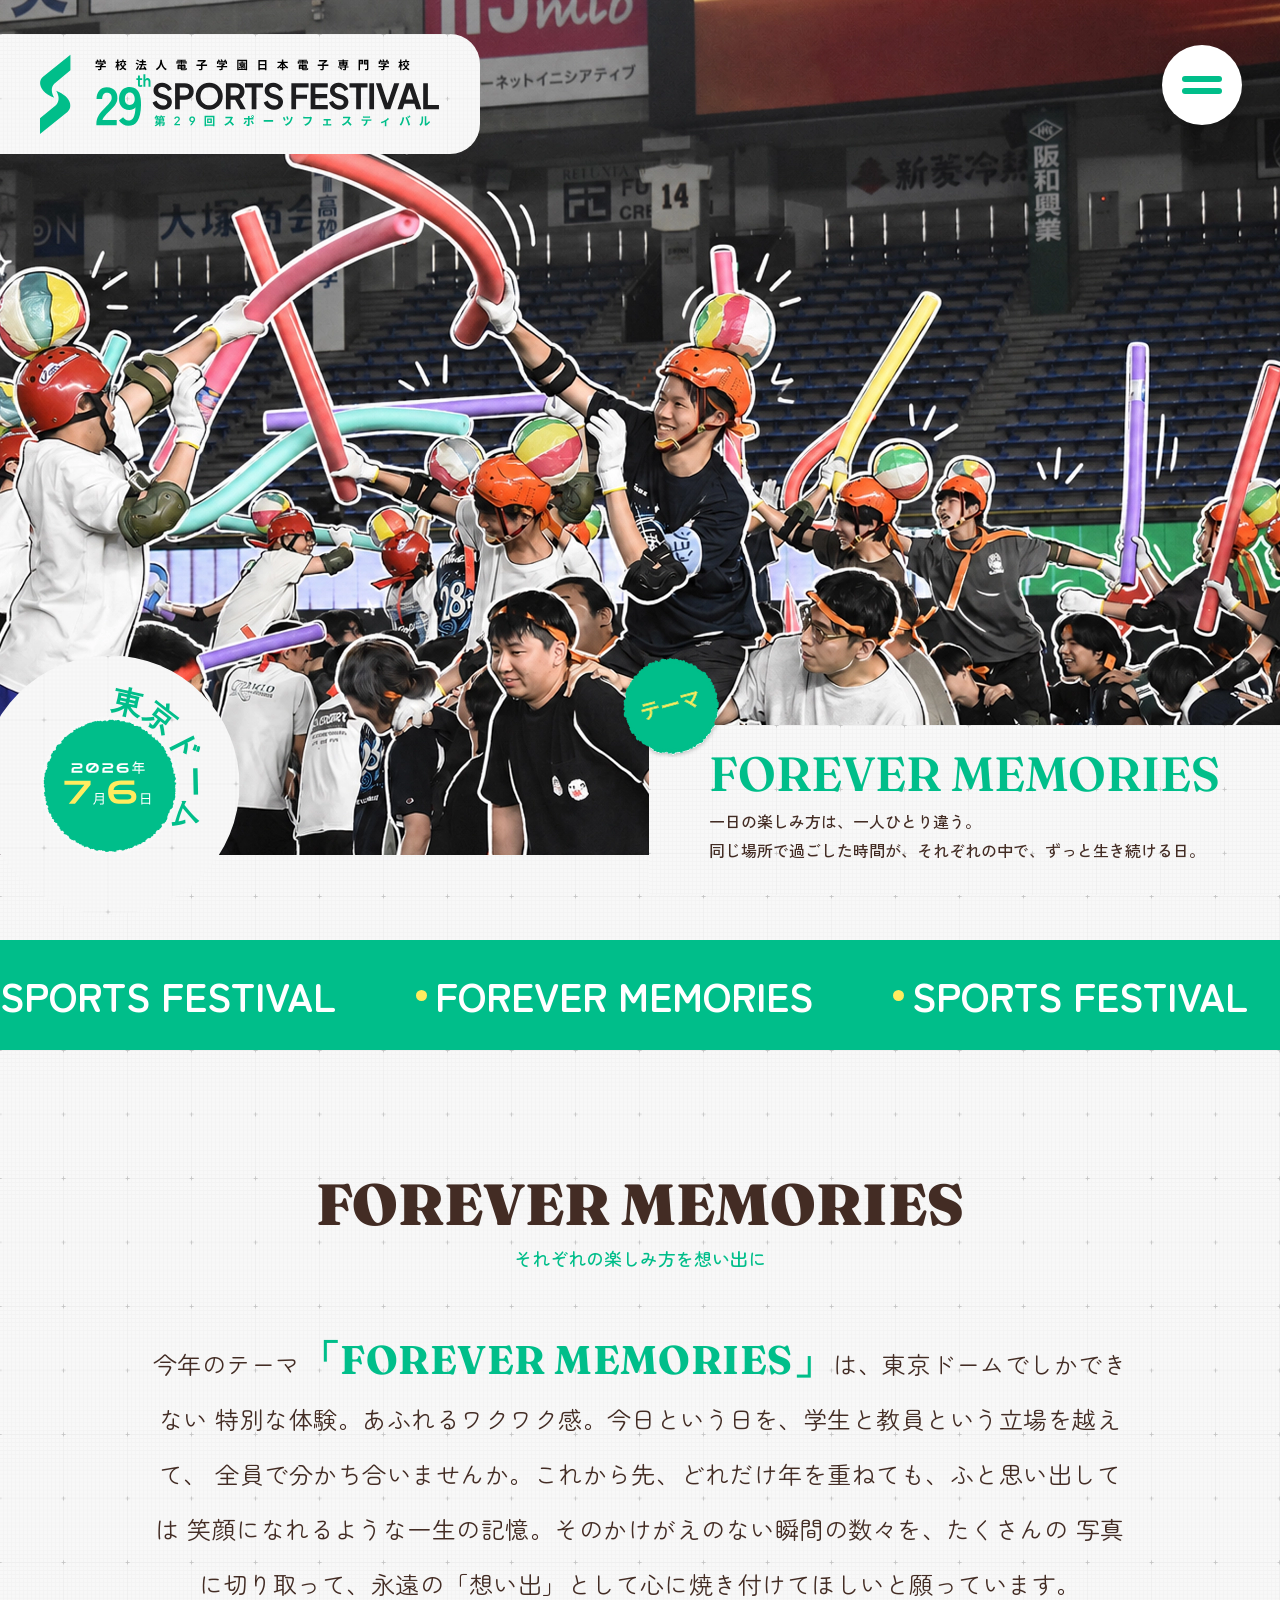
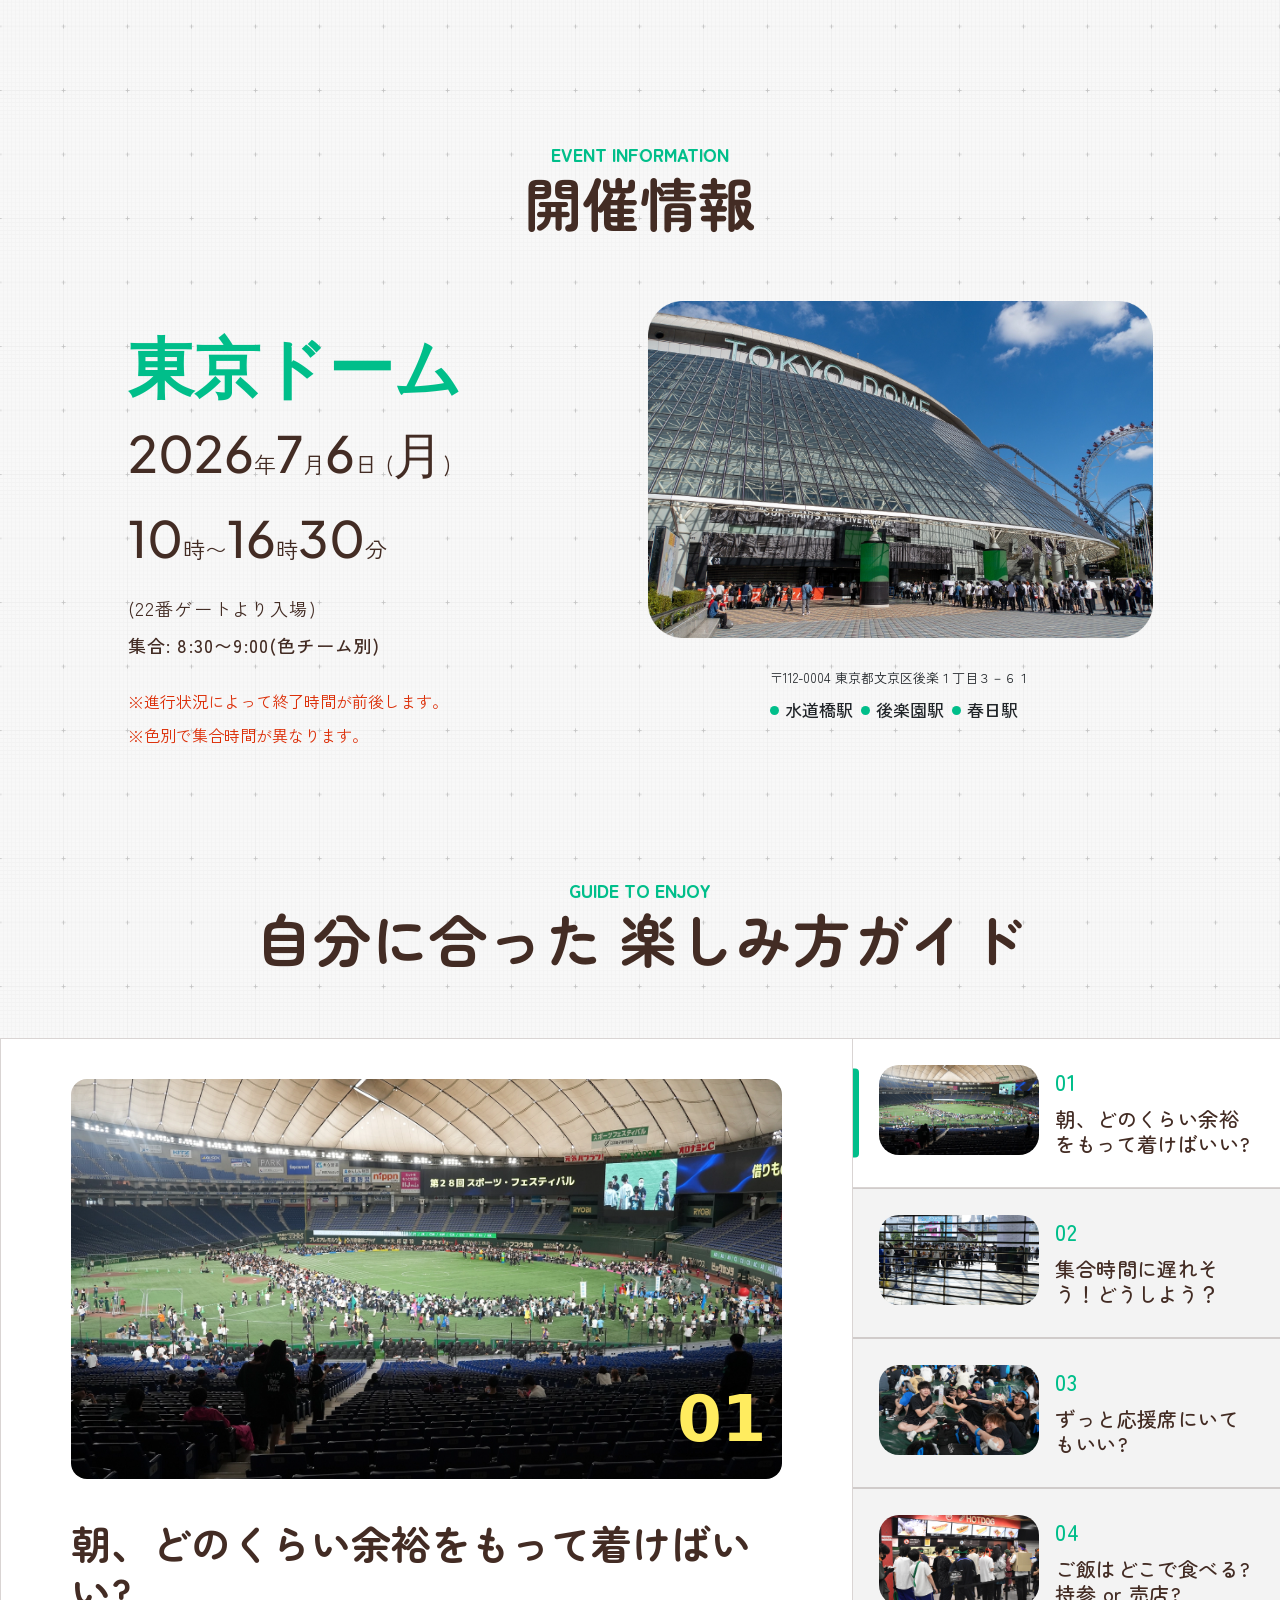
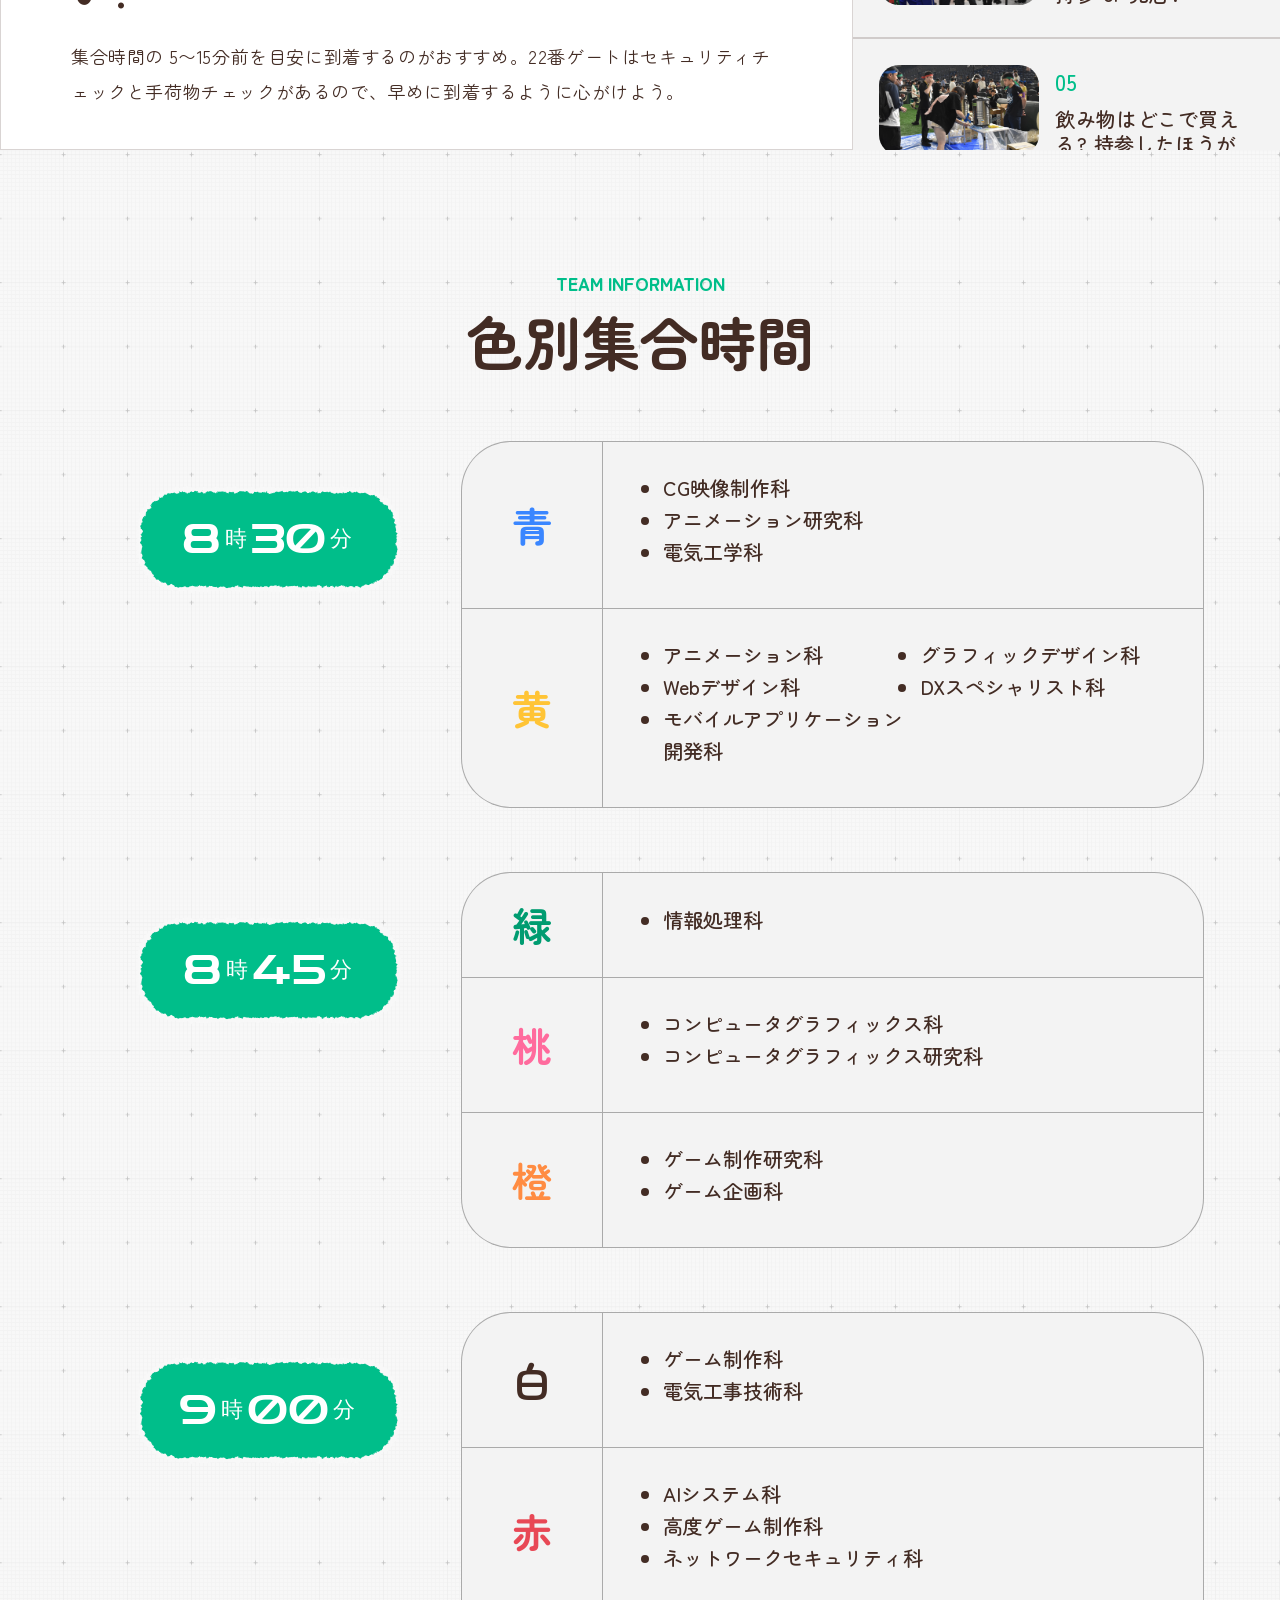
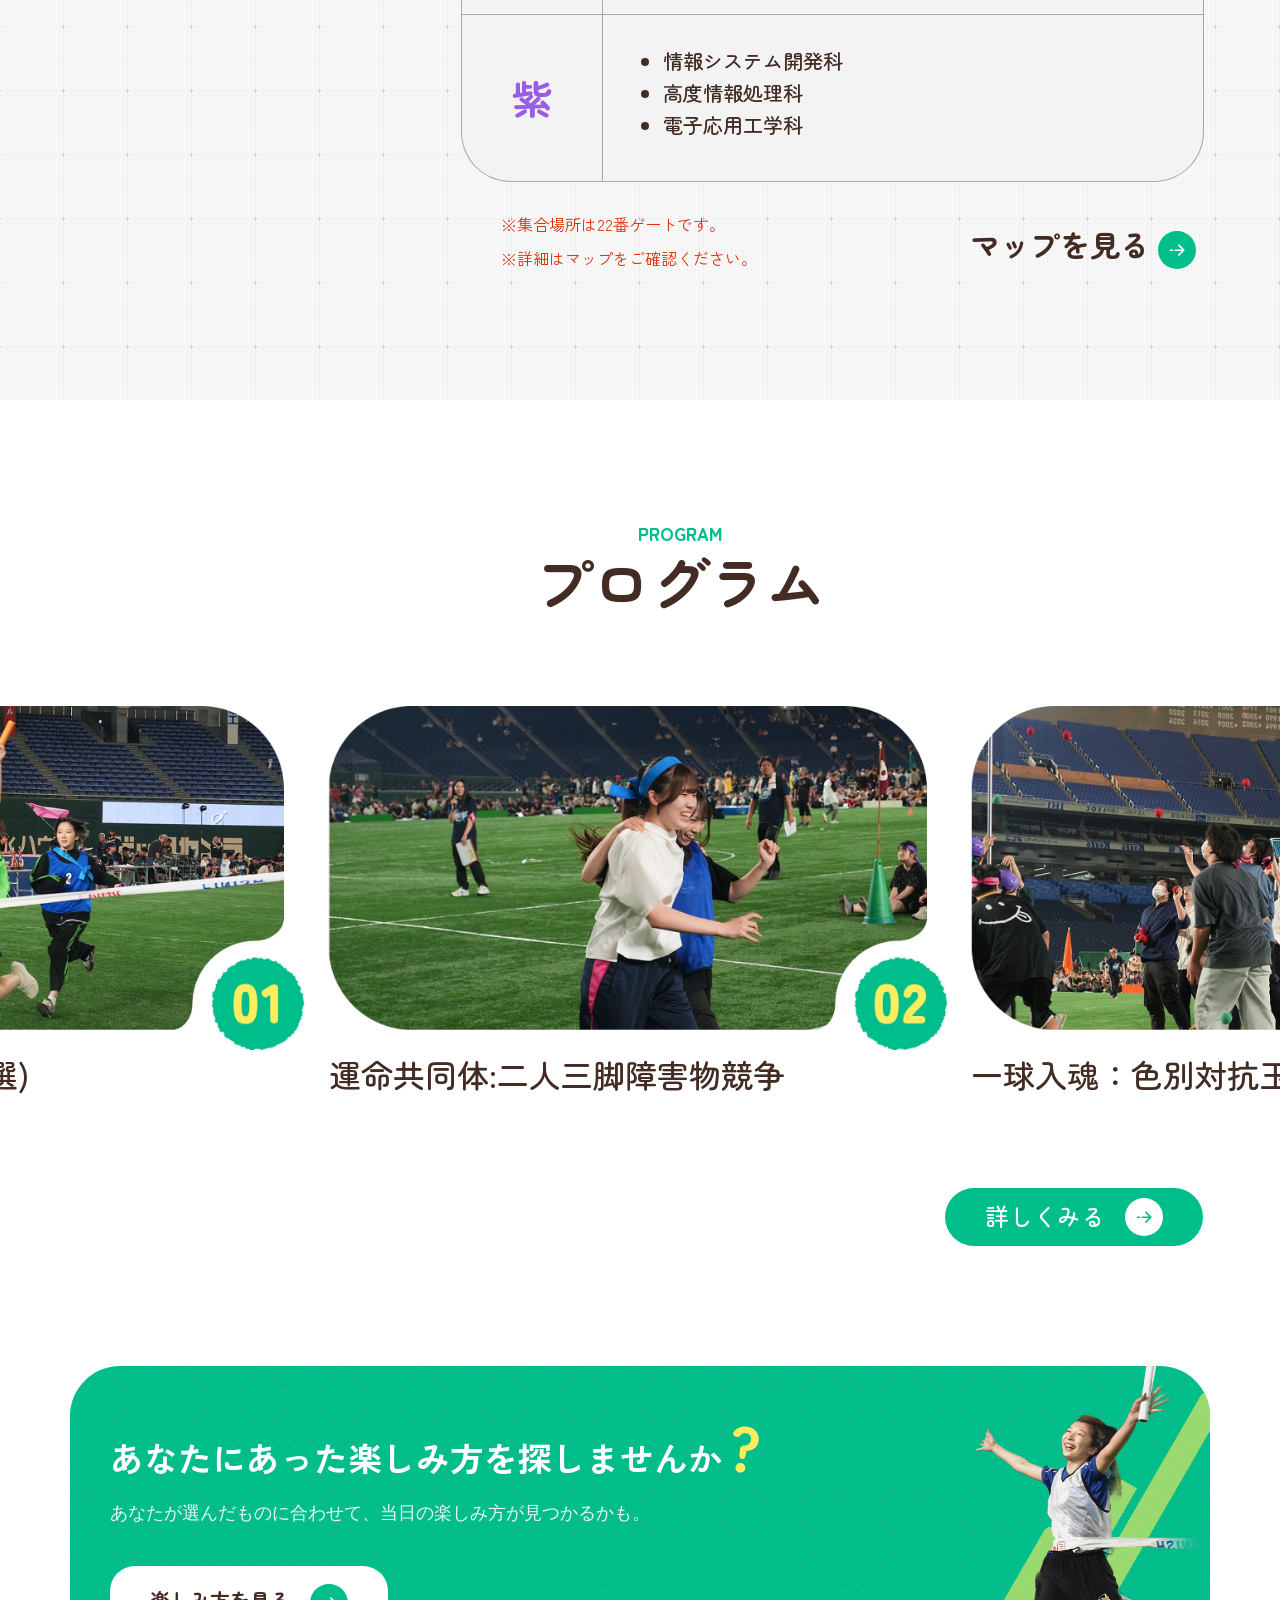
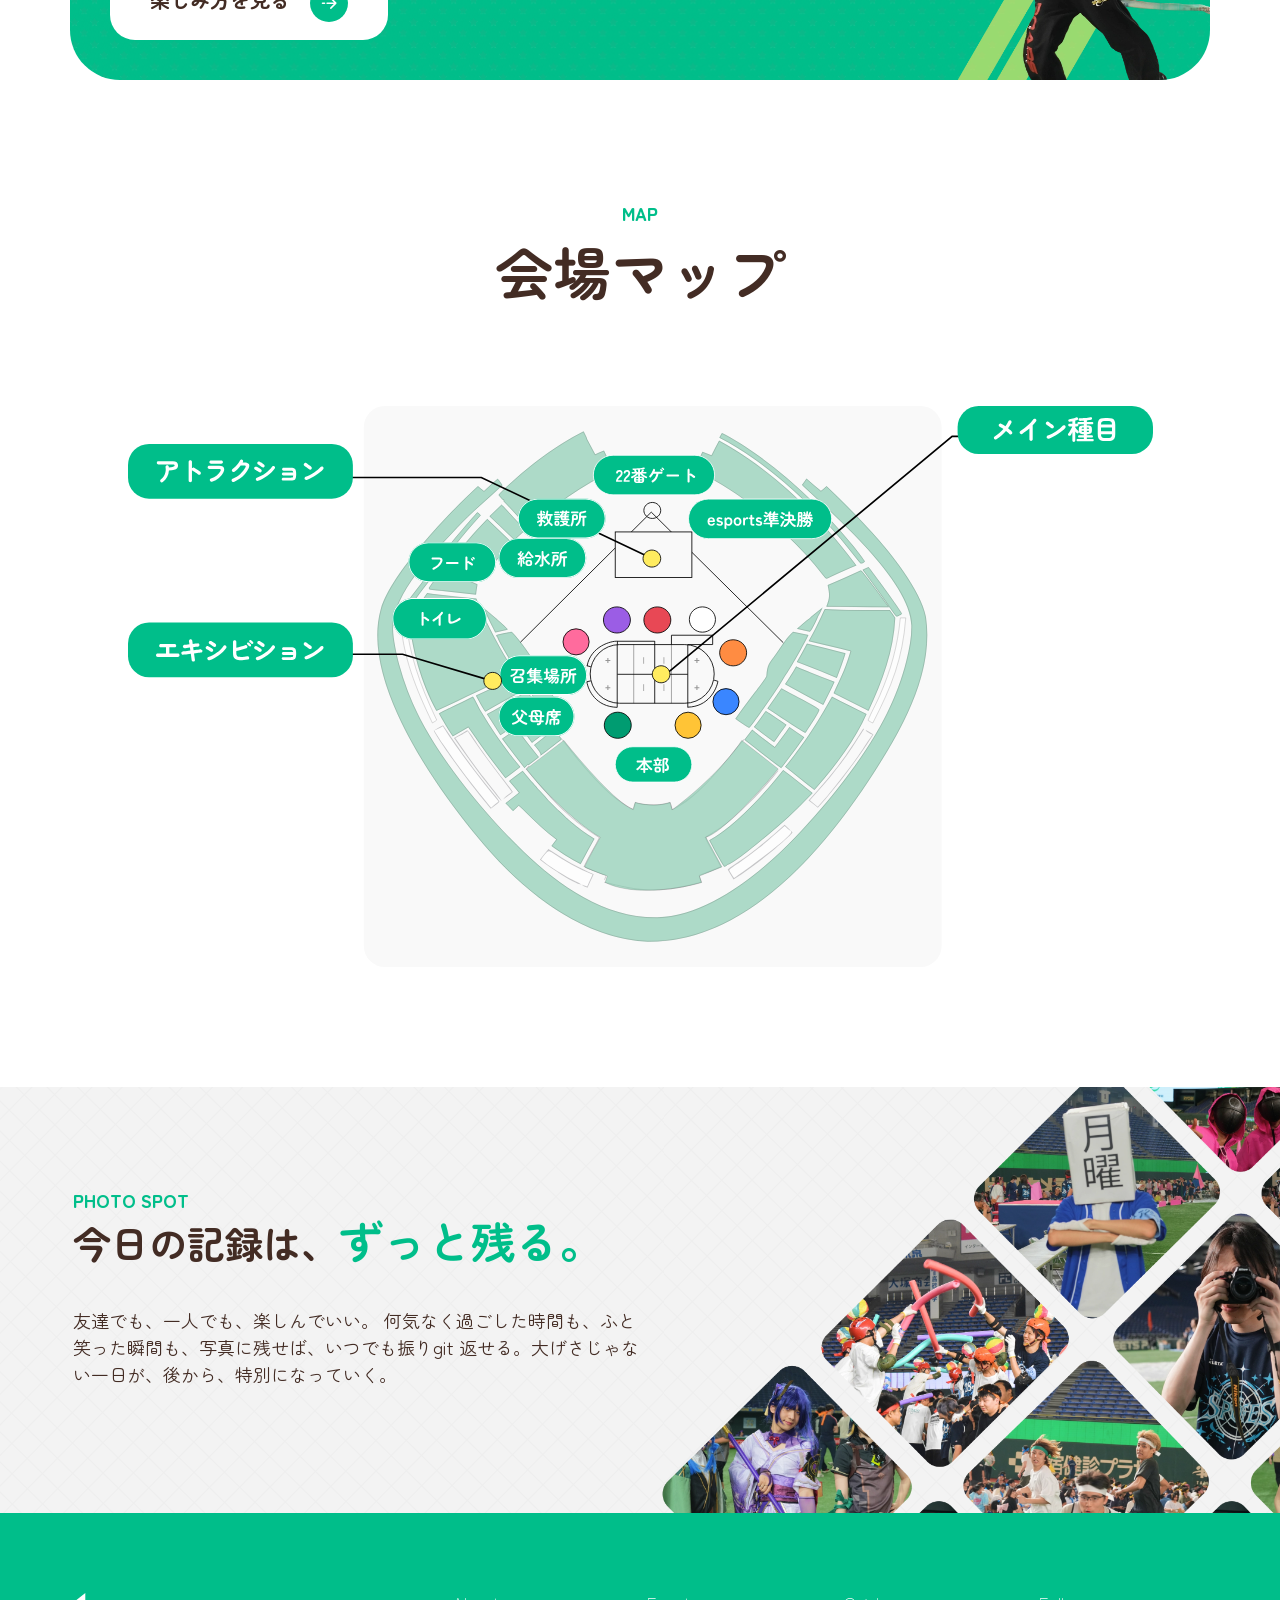
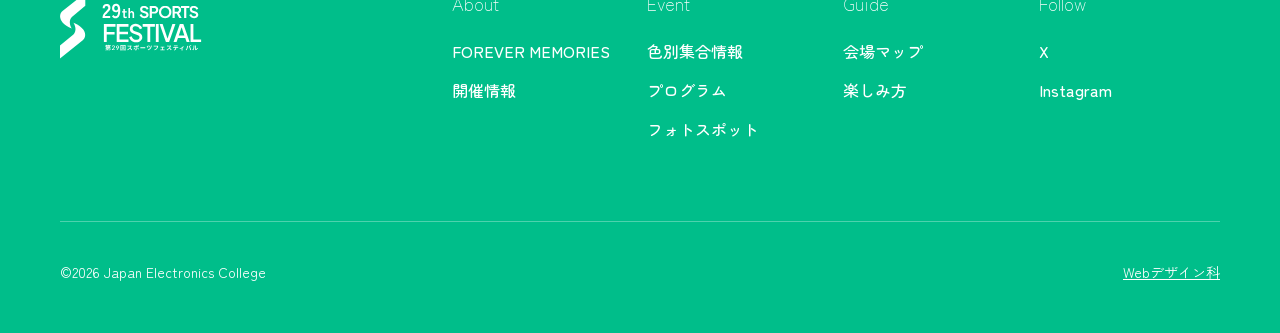
==== index.html @ febb57cb "detail fix" ====
<!DOCTYPE html>
<html lang="ja">
<head>
    <meta charset="UTF-8">
    <meta name="viewport" content="width=device-width, initial-scale=1.0">
    <meta name="description" content="第29回スポーツフェスティバル2026の公式サイト">
    <meta property="og:title" content="第29回 スポーツフェスティバル 2026 | 日本電子専門学校">
    <meta property="og:description" content="第29回スポーツフェスティバル2026の公式サイト">
    <meta property="og:url" content="https://event.jec.ac.jp/sportfestival-2026/">
    <meta property="og:type" content="website">
    <title>第29回 スポーツフェスティバル 2026 | 日本電子専門学校</title>
    <link rel="icon" type="image/png" href="./assets/images/icons/favIcon.svg">
    <link rel="stylesheet" href="https://cdn.jsdelivr.net/npm/bootstrap@5.3.8/dist/css/bootstrap.min.css">
	<link rel="stylesheet" href="https://unpkg.com/swiper/swiper-bundle.min.css">
    <link rel="stylesheet" href="./assets/css/index.css">
    <script src="./assets/js/script.js" defer></script>
    <script src="https://cdn.jsdelivr.net/npm/bootstrap@5.3.8/dist/js/bootstrap.bundle.min.js" defer></script>
	<script src="https://unpkg.com/swiper/swiper-bundle.min.js"></script>
    <script src="https://code.jquery.com/jquery-3.7.1.min.js"></script>
</head>
<body>  


    
    <header>
        <nav class="nav__menu" id="navMenu" aria-label="メインナビゲーション">
            <div class="nav__toggle">
                <button class="nav__hamburger" id="navHamburger" aria-label="ナビゲーション" aria-controls="navMenu" aria-expanded="false">
                    <div class="nav__hamburger-icon">
                        <span class="nav__hamburger-bar nav__hamburger-bar--1"></span>
                        <span class="nav__hamburger-bar nav__hamburger-bar--2"></span>
                    </div>
                </button>
            </div>
            <div class="nav__menu-inner">
                <div class="nav__row row">
                    <div class="nav__brand col-lg-5 col-md-12">
                        <a href="../index.html" class="nav__brand-link">
                            <img src="assets/images/icons/nav-logo-pc.svg" alt="第29回スポーツフェスティバルロゴ" class="nav__logo-pc img-fluid">   
                            <img src="assets/images/icons/nav-logo-sp.svg" alt="第29回スポーツフェスティバルロゴ" class="nav__logo-sp img-fluid">   
                        </a>
                    </div>
                    <div class="nav__menu-content col-lg-7 col-md-12">
                        <div class="nav__groups row">
                            <div class="nav__group col-lg-4 col-md-12">
                                <h3 class="nav__group-title mb-0">About</h3>
                                <ul class="nav__list">
                                    <li class="nav__item"><a href="#" data-target="theme" class="nav__link">FOREVER MEMORIES</a></li>
                                    <li class="nav__item"><a href="#" data-target="event-info" class="nav__link">開催情報</a></li>
                                </ul>
                            </div>
                            <div class="nav__group col-lg-4 col-md-12">
                                <h3 class="nav__group-title mb-0">Event</h3>
                                <ul class="nav__list">
                                    <li class="nav__item"><a href="#" data-target="team-info" class="nav__link">色別集合情報</a></li>
                                    <li class="nav__item"><a href="#" data-target="program"class="nav__link">プログラム</a></li>
                                    <li class="nav__item"><a href="#" data-target="spot" class="nav__link">フォトスポット</a></li>
                                </ul>
                            </div>
                            <div class="nav__group col-lg-4 col-md-12">
                                <h3 class="nav__group-title mb-0">Guide</h3>
                                <ul class="nav__list">
                                    <li class="nav__item"><a href="#" data-target="map"  class="nav__link">会場マップ</a></li>
                                    <li class="nav__item"><a href="#" data-target="fun"  class="nav__link">楽しみ方</a></li>
                                </ul>
                            </div>
                        </div>
                    </div>
                </div>
            </div>
        </nav>
        
        <!-- MAIN VISUAL START -->
        <div class="mv-container">
            <div class="mv">
                <div class="mv-logo">
                    <a href="#" data-target="index.html">
                        <img src="./assets/images/icons/nav-logo-pc.svg" alt="第29回スポーツフェスティバルロゴ">
                    </a>
                </div>
                <div class="mv-logo-sp">
                    <a href="#" data-target="index.html">
                        <img src="./assets/images/icons/nav-logo-sp.svg" alt="第29回スポーツフェスティバルロゴ">
                    </a>
                </div>
                <div class="mv-bottom">
                    <div class="mv-bottom-text">
                        <div class="mv-theme-container">
                            <img src="./assets/images/icons/mv-theme.svg" alt="テーマの画像" class="mv-theme">
                        </div>
                        <h2>FOREVER MEMORIES</h2>
                        <p>一日の楽しみ方は、一人ひとり違う。<br>同じ場所で過ごした時間が、それぞれの中で、ずっと生き続ける日。</p>
                    </div>
                <div class="mv-date">
                    <div class="date-bg"></div>
                    <div class="badge">
                        <img src="./assets/images/icons/mv-date.svg" alt="日本電子専門学校第29回のスポーツフェスティバルの日程(2026年7月6日)">
                            <svg class="spinner" viewBox="0 0 320 320">
                                <defs>
                                <path id="loopPath" d="M 160 40 A 120 120 0 1 1 160 280 A 120 120 0 1 1 160 40" fill="none"/>
                                </defs>
                                <text>
                                <textPath href="#loopPath" startOffset="0%">東京ドーム</textPath>
                                </text>
                            </svg>
                    </div>
                </div>
                </div>
            </div>
        </div>
        <!-- MAIN VISUAL END -->

        <!-- MAQUEE START -->
        <div class="marquee">
            <div class="marquee__track">
                <span class="marquee__item">SPORTS FESTIVAL</span>
                <span class="marquee__dot"></span>
                <span class="marquee__item">FOREVER MEMORIES</span>
                <span class="marquee__dot"></span>
                <span class="marquee__item">SPORTS FESTIVAL</span>
                <span class="marquee__dot"></span>
                <span class="marquee__item">FOREVER MEMORIES</span>
                <span class="marquee__dot"></span>
            </div>
        </div>
        <!-- MAQUEE END -->
    </header>


    <main>
        <!-- pre-loader start -->
        <div class="loader">
            <img src="../assets/images/icons/Sequence 01.gif" alt="読み込み中" class="loader__gif">
        </div>
        <!-- pre-loader end -->
        <div class="content">
        </div>
        <div class="dotted__pattern">
        <!-- THEME SECTION START -->
        <section id="theme">
            <div class="container theme__inner">
                <h1 class="theme__title">
                    FOREVER MEMORIES
                </h1>
                <p class="theme__subtitle">
                    それぞれの楽しみ方を想い出に
                </p>
                <p class="theme__body">
                    今年のテーマ<strong>「FOREVER MEMORIES」</strong>は、東京ドームでしかできない
                    特別な体験。あふれるワクワク感。今日という日を、学生と教員という立場を越えて、
                    全員で分かち合いませんか。これから先、どれだけ年を重ねても、ふと思い出しては
                    笑顔になれるような一生の記憶。そのかけがえのない瞬間の数々を、たくさんの
                    写真に切り取って、永遠の「想い出」として心に焼き付けてほしいと願っています。
                </p>
            </div>
        </section>
        <!-- THEME SECTION END -->
        <!-- EVENT SECTION INFO START -->
        <section id="event-info">
            <div class="container event-info__inner">
                <div class="event-info__header">
                    <p class="event-info__label mb-0">EVENT INFORMATION</p>
                    <h2 class="event-info__title font-maru font-color ">開催情報</h2>
                </div>
                <div class="event__info-inner row">
                    <div class="col-md-6">
                        <div class="event-info__content">
                            <div class="event-info__details">
                                <h3 class="event-info__venue">東京ドーム</h3>
                                <div class="event-info__datetime">
                                    <p class="event-info__date font-maru font-color">2026<span class="event-info__sub-text">年</span>7<span class="event-info__sub-text">月</span>6<span class="event-info__sub-text">日</span> <span class="event-info__sub-text">(</span>月<span class="event-info__sub-text">)</span></p>
                                    <p class="event-info__time font-maru font-color">10<span class="event-info__sub-text">時</span><span class="event-info__sub-text">〜</span>16<span class="event-info__sub-text">時</span>30<span class="event-info__sub-text">分</span></p>
                                </div>
                                <div class="event-info__notes">
                                    <p class="event-info__note">(22番ゲートより入場)</p>
                                    <p class="event-info__note-sub-text">集合: 8:30〜9:00(色チーム別)</p>
                                </div>
                                <div class="event-info__cautions">
                                    <p class="event-info__caution">※進行状況によって終了時間が前後します。</p>
                                    <p class="event-info__caution">※色別で集合時間が異なります。</p>
                                </div>
                            </div>
                        </div>
                    </div>
                    <div class="col-md-6">
                        <div class="event-info__image-wrap">
                            <img class="event-info__image" src="./assets/images/map/tokyo-dome.webp" alt="東京ドーム">
                                <div class="event-info__address">
                                    <p class="event-info__address-text">〒112-0004 東京都文京区後楽１丁目３－６１</p>
                                    <div class="event-info__stations">
                                        <div class="event-info__station">
                                            <div class="event-info__station-dot"></div>水道橋駅
                                        </div>
                                        <div class="event-info__station">
                                            <div class="event-info__station-dot"></div>後楽園駅
                                        </div>
                                        <div class="event-info__station">
                                            <div class="event-info__station-dot"></div>春日駅
                                        </div>
                                    </div>
                                </div>
                        </div>
                    </div>
                </div>
            </div>
        </section>
        <!-- EVENT SECTION INFO END -->
        <!-- GUIDE SECTION START -->
        <section id="guide">
            <div class="guide__header">
                <p class="guide__label mb-0">GUIDE TO ENJOY</p>
                <h2 class="guide__title font-maru font-color">自分に合った <span class="header-block">楽しみ方ガイド</span></h2>
            </div>
            <div class="container-fluid guide__content">
                <div class="row">
                    <div class="col-lg-8 col-md-6 guide__main-content guide__content-left d-none d-lg-block" id="guideMainContent">
                        <div class="guide__content-image-wrap">
                            <img src="./assets/images/venues/tokyo-dome-gate.webp" alt="２８回のスポーツフェスティバルの東京ドームの雰囲気">
                            <div class="guide__main-num" id="guideMainNum">01</div>
                        </div>
                        <h3 class="guide__main-title" id="guideMainTitle">朝、どのくらい余裕をもって着けばいい?</h3>
                        <p class="guide__main-body mb-0" id="guideMainBody">集合時間の 5〜15分前を目安に到着するのがおすすめ。22番ゲートはセキュリティチェックと手荷物チェックがあるので、早めに到着するように心がけよう。</p>
                    </div>
                    <div class="col-lg-4 col-md-6 d-none d-lg-block">
                        <div class="row guide__sub-content-wrapper">
                            <div class="col-12 guide__sub-content active">
                                <div class="guide__sub-content-image-wrap">
                                    <img src="./assets/images/venues/tokyo-dome-gate.webp" alt="２８回のスポーツフェスティバルの東京ドームの雰囲気">
                                </div>
                                <div class="guide__sub-content-info">
                                    <div class="guide__sub-num">01</div>
                                    <h3 class="guide__sub-title">朝、どのくらい余裕をもって着けばいい?</h3>
                                </div>
                            </div>
                            <div class="col-12 guide__sub-content">
                                <div class="guide__sub-content-image-wrap">
                                    <img src="./assets/images/venues/tokyo-dome-entrance.webp" alt="２８回のスポーツフェスティバルの東京ドームの雰囲気">
                                </div>
                                <div class="guide__sub-content-info">
                                    <div class="guide__sub-num">02</div>
                                    <h3 class="guide__sub-title">集合時間に遅れそう！どうしよう？</h3>
                                </div>
                            </div>
                            <div class="col-12 guide__sub-content">
                                <div class="guide__sub-content-image-wrap">
                                    <img src="./assets/images/venues/tokyo-dome-stands.webp" alt="２８回のスポーツフェスティバルの東京ドームの雰囲気">
                                </div>
                                <div class="guide__sub-content-info">
                                    <div class="guide__sub-num">03</div>
                                    <h3 class="guide__sub-title">ずっと応援席にいてもいい?</h3>
                                </div>
                            </div>
                            <div class="col-12 guide__sub-content">
                                <div class="guide__sub-content-image-wrap">
                                    <img src="./assets/images/venues/tokyo-dome-store.webp" alt="２８回のスポーツフェスティバルの東京ドームの雰囲気">
                                </div>
                                <div class="guide__sub-content-info">
                                    <div class="guide__sub-num">04</div>
                                    <h3 class="guide__sub-title">ご飯はどこで食べる? 持参 or 売店?</h3>
                                </div>
                            </div>
                            <div class="col-12 guide__sub-content">
                                <div class="guide__sub-content-image-wrap">
                                    <img src="./assets/images/venues/tokyo-dome-drinks.webp" alt="２８回のスポーツフェスティバルの東京ドームの雰囲気">
                                </div>
                                <div class="guide__sub-content-info">
                                    <div class="guide__sub-num">05</div>
                                    <h3 class="guide__sub-title">飲み物はどこで買える? 持参したほうがいい?</h3>
                                </div>
                            </div>
                            <div class="col-12 guide__sub-content">
                                <div class="guide__sub-content-image-wrap">
                                    <img src="./assets/images/venues/tokyo-dome-seats.webp" alt="２８回のスポーツフェスティバルの東京ドームの雰囲気">
                                </div>
                                <div class="guide__sub-content-info">
                                    <div class="guide__sub-num">06</div>
                                    <h3 class="guide__sub-title">静かに過ごすのも、ありですか?</h3>
                                </div>
                            </div>
                            <div class="col-12 guide__sub-content">
                                <div class="guide__sub-content-image-wrap">
                                    <img src="./assets/images/venues/tokyo-dome-quiz.webp" alt="２８回のスポーツフェスティバルの東京ドームの雰囲気">
                                </div>
                                <div class="guide__sub-content-info">
                                    <div class="guide__sub-num">07</div>
                                    <h3 class="guide__sub-title">動かなくても楽しめる種目はある?</h3>
                                </div>
                            </div>
                            <div class="col-12 guide__sub-content">
                                <div class="guide__sub-content-image-wrap">
                                    <img src="./assets/images/venues/tokyo-dome-rules.webp" alt="２８回のスポーツフェスティバルの東京ドームの雰囲気">
                                </div>
                                <div class="guide__sub-content-info">
                                    <div class="guide__sub-num">08</div>
                                    <h3 class="guide__sub-title">入っちゃいけない場所や、注意点ってある?</h3>
                                </div>
                            </div>
                        </div>
                    </div>
                    <div class="col-12 d-lg-none">
                        <div class="accordion accordion-guide" id="guideAccordion">
                            <div class="accordion-item">
                                <h3 class="accordion-header">
                                    <button class="accordion-button" type="button" data-bs-toggle="collapse" data-bs-target="#guideAcc1" aria-expanded="true">
                                        <img src="./assets/images/venues/tokyo-dome-gate.webp" alt="">
                                        <div class="accordion-button-text">
                                            <div class="accordion-button-text-top"><span class="guide__sub-num">01</span><span class="accordion-custom-icon"></span></div>
                                            <p class="guide__sub-title mb-0">朝、どのくらい余裕をもって着けばいい?</p>
                                        </div>
                                    </button>
                                </h3>
                                <div id="guideAcc1" class="accordion-collapse collapse show" data-bs-parent="#guideAccordion">
                                    <div class="accordion-body">
                                        <p class="mb-0">集合時間の 5〜15分前を目安に到着するのがおすすめ。22番ゲートはセキュリティチェックと手荷物チェックがあるので、早めに到着するように心がけよう。</p>
                                    </div>
                                </div>
                            </div>
                            <div class="accordion-item">
                                <h3 class="accordion-header">
                                    <button class="accordion-button collapsed" type="button" data-bs-toggle="collapse" data-bs-target="#guideAcc2" aria-expanded="false">
                                        <img src="./assets/images/venues/tokyo-dome-entrance.webp" alt="">
                                        <div class="accordion-button-text">
                                            <div class="accordion-button-text-top"><span class="guide__sub-num">02</span><span class="accordion-custom-icon"></span></div>
                                            <p class="guide__sub-title mb-0">集合時間に遅れそう！どうしよう？</p>
                                        </div>
                                    </button>
                                </h3>
                                <div id="guideAcc2" class="accordion-collapse collapse" data-bs-parent="#guideAccordion">
                                    <div class="accordion-body">
                                        <p class="mb-0">集合時間の 5〜15分前を目安に到着するのがおすすめ。22番ゲートはセキュリティチェックと手荷物チェックがあるので、早めに到着するように心がけよう。</p>
                                    </div>
                                </div>
                            </div>
                            <div class="accordion-item">
                                <h3 class="accordion-header">
                                    <button class="accordion-button collapsed" type="button" data-bs-toggle="collapse" data-bs-target="#guideAcc3" aria-expanded="false">
                                        <img src="./assets/images/venues/tokyo-dome-stands.webp" alt="">
                                        <div class="accordion-button-text">
                                            <div class="accordion-button-text-top"><span class="guide__sub-num">03</span><span class="accordion-custom-icon"></span></div>
                                            <p class="guide__sub-title mb-0">ずっと応援席にいてもいい?</p>
                                        </div>
                                    </button>
                                </h3>
                                <div id="guideAcc3" class="accordion-collapse collapse" data-bs-parent="#guideAccordion">
                                    <div class="accordion-body">
                                        <p class="mb-0">もちろん大丈夫。自分のクラス座席で過ごし続けても、自由に移動しても、どちらでも自分のペースで楽しめます。</p>
                                    </div>
                                </div>
                            </div>
                            <div class="accordion-item">
                                <h3 class="accordion-header">
                                    <button class="accordion-button collapsed" type="button" data-bs-toggle="collapse" data-bs-target="#guideAcc4" aria-expanded="false">
                                        <img src="./assets/images/venues/tokyo-dome-store.webp" alt="">
                                        <div class="accordion-button-text">
                                            <div class="accordion-button-text-top"><span class="guide__sub-num">04</span><span class="accordion-custom-icon"></span></div>
                                            <p class="guide__sub-title mb-0">ご飯はどこで食べる? 持参 or 売店?</p>
                                        </div>
                                    </button>
                                </h3>
                                <div id="guideAcc4" class="accordion-collapse collapse" data-bs-parent="#guideAccordion">
                                    <div class="accordion-body">
                                        <p class="mb-0">飲食は養生シート上の指定エリアのみ可能です。昼食は事前に持参するのがおすすめ。当日は会場外への一時外出ができません。</p>
                                    </div>
                                </div>
                            </div>
                            <div class="accordion-item">
                                <h3 class="accordion-header">
                                    <button class="accordion-button collapsed" type="button" data-bs-toggle="collapse" data-bs-target="#guideAcc5" aria-expanded="false">
                                        <img src="./assets/images/venues/tokyo-dome-drinks.webp" alt="">
                                        <div class="accordion-button-text">
                                            <div class="accordion-button-text-top"><span class="guide__sub-num">05</span><span class="accordion-custom-icon"></span></div>
                                            <p class="guide__sub-title mb-0">飲み物はどこで買える? 持参したほうがいい?</p>
                                        </div>
                                    </button>
                                </h3>
                                <div id="guideAcc5" class="accordion-collapse collapse" data-bs-parent="#guideAccordion">
                                    <div class="accordion-body">
                                        <p class="mb-0">会場内に給水所が設置されています。自分のペットボトルや水筒を持ち込むこともOK(ビン・缶はNG)。心配なら、朝のうちに用意しておこう。</p>
                                    </div>
                                </div>
                            </div>
                            <div class="accordion-item">
                                <h3 class="accordion-header">
                                    <button class="accordion-button collapsed" type="button" data-bs-toggle="collapse" data-bs-target="#guideAcc6" aria-expanded="false">
                                        <img src="./assets/images/venues/tokyo-dome-seats.webp" alt="">
                                        <div class="accordion-button-text">
                                            <div class="accordion-button-text-top"><span class="guide__sub-num">06</span><span class="accordion-custom-icon"></span></div>
                                            <p class="guide__sub-title mb-0">静かに過ごすのも、ありですか?</p>
                                        </div>
                                    </button>
                                </h3>
                                <div id="guideAcc6" class="accordion-collapse collapse" data-bs-parent="#guideAccordion">
                                    <div class="accordion-body">
                                        <p class="mb-0">ぜんぜん、ありです。応援を全力でする人もいれば、静かにスタンドから見ている人もいる。どちらも、その人なりのスポフェスの楽しみ方です。</p>
                                    </div>
                                </div>
                            </div>
                            <div class="accordion-item">
                                <h3 class="accordion-header">
                                    <button class="accordion-button collapsed" type="button" data-bs-toggle="collapse" data-bs-target="#guideAcc7" aria-expanded="false">
                                        <img src="./assets/images/venues/tokyo-dome-quiz.webp" alt="">
                                        <div class="accordion-button-text">
                                            <div class="accordion-button-text-top"><span class="guide__sub-num">07</span><span class="accordion-custom-icon"></span></div>
                                            <p class="guide__sub-title mb-0">動かなくても楽しめる種目はある</p>
                                        </div>
                                    </button>
                                </h3>
                                <div id="guideAcc7" class="accordion-collapse collapse" data-bs-parent="#guideAccordion">
                                    <div class="accordion-body">
                                        <p class="mb-0">電子学園ウルトラクイズ、応援団長は君だ!、謎解きなど、運動量を気にせず参加できる種目が用意されています。</p>
                                    </div>
                                </div>
                            </div>
                            <div class="accordion-item">
                                <h3 class="accordion-header">
                                    <button class="accordion-button collapsed" type="button" data-bs-toggle="collapse" data-bs-target="#guideAcc8" aria-expanded="false">
                                        <img src="./assets/images/venues/tokyo-dome-rules.webp" alt="">
                                        <div class="accordion-button-text">
                                            <div class="accordion-button-text-top"><span class="guide__sub-num">08</span><span class="accordion-custom-icon"></span></div>
                                            <p class="guide__sub-title mb-0">入っちゃいけない場所や、注意点ってある?</p>
                                        </div>
                                    </button>
                                </h3>
                                <div id="guideAcc8" class="accordion-collapse collapse" data-bs-parent="#guideAccordion">
                                    <div class="accordion-body">
                                        <p class="mb-0">あります。フィールドエリアや運営スタッフ専用通路には立ち入り禁止です。案内スタッフの指示に従って行動しよう。</p>
                                    </div>
                                </div>
                            </div>
                        </div>
                    </div>
                </div>
            </div>
        </section>
        <!-- GUIDE SECTION END-->
        <!-- TEAM INFO SECTION SECTION START-->
        <section id="team-info">
            <div class="team-info__header">
                <p class="team-info__label">TEAM INFORMATION</p>
                <h2 class="team-info__title font-maru font-color ">色別集合時間</h2>
            </div>
            <div class="team-info__content">
                <div class="team-info__time">
                    <p class="team-info__time-text-sp">8<span class="team-jp-span">時</span>30<span class="team-jp-span">分</span></p>
                    <p class="team-info__time-text">8<span class="team-jp-span">時</span>30<span class="team-jp-span">分</span></p>
                </div>
                <div class="team-info__teams">
                    <table class="team-info__table">
                        <tr>
                            <td class="team-color team-blue">青</td>
                            <td class="team-department">
                            <ul>
                                <div class="row">
                                    <div class="col-lg-12"><li>CG映像制作科</li></div>
                                    <div class="col-lg-12"><li>アニメーション研究科</li></div>
                                    <div class="col-lg-12"><li>電気工学科</li></div>
                                </div>
                            </ul>
                            </td>
                        </tr>
                        <tr>
                            <td class="team-color team-yellow">黄</td>
                            <td class="team-department">
                                <ul>
                                    <div class="row">
                                        <div class="col-lg-6 col-md-6 col-sm-6"><li>アニメーション科</li></div>
                                        <div class="col-lg-6 col-md-6 col-sm-6"><li>グラフィックデザイン科</li></div>
                                        <div class="col-lg-6 col-md-6 col-sm-6"><li>Webデザイン科</li></div>
                                        <div class="col-lg-6 col-md-6 col-sm-6"><li>DXスペシャリスト科</li></div>
                                        <div class="col-lg-6 col-md-6 col-sm-6"><li>モバイルアプリケーション開発科</li></div>
                                    </div>
                                </ul>
                            </td>
                        </tr>
                    </table>
                </div>
            </div>
            <div class="team-info__content">
                <div class="team-info__time">
                    <p class="team-info__time-text-sp">8<span class="team-jp-span">時</span>45<span class="team-jp-span">分</span></p>
                    <p class="team-info__time-text">8<span class="team-jp-span">時</span>45<span class="team-jp-span">分</span></p>
                </div>
                <div class="team-info__teams">
                    <table class="team-info__table">
                        <tr>
                            <td class="team-color team-green">緑</td>
                            <td class="team-department">
                                <ul>
                                    <div class="row">
                                        <div class="col-lg-12"><li>情報処理科</li></div>
                                    </div>
                                </ul>
                            </td>
                        </tr>
                        <tr>
                            <td class="team-color team-peach">桃</td>
                            <td class="team-department">
                                <ul>
                                    <div class="row">
                                        <div class="col-lg-12"><li>コンピュータグラフィックス科</li></div>
                                        <div class="col-lg-12"><li>コンピュータグラフィックス研究科</li></div>
                                    </div>
                                </ul>
                            </td>
                        </tr>
                        <tr>
                            <td class="team-color team-orange">橙</td>
                            <td class="team-department">
                                <ul>
                                    <div class="row">
                                        <div class="col-lg-12"><li>ゲーム制作研究科</li></div>
                                        <div class="col-lg-12"><li>ゲーム企画科</li></div>
                                    </div>
                                </ul>
                            </td>
                        </tr>
                    </table>
                </div>
            </div>
            <div class="team-info__content">
                <div class="team-info__time">
                    <p class="team-info__time-text-sp">9<span class="team-jp-span">時</span>00 <span class="team-jp-span">分</span></p>
                    <p class="team-info__time-text">9<span class="team-jp-span">時</span>00 <span class="team-jp-span">分</span></p>
                </div>
                <div class="team-info__teams">
                    <table class="team-info__table">
                        <tr>
                            <td class="team-color team-white">白</td>
                            <td class="team-department">
                                <ul>
                                    <div class="row">
                                        <div class="col-lg-12"><li>ゲーム制作科</li></div>
                                        <div class="col-lg-12"><li>電気工事技術科</li></div>
                                    </div>
                                </ul>
                            </td>
                        </tr>
                        <tr>
                            <td class="team-color team-red">赤</td>
                            <td class="team-department">
                                <ul>
                                    <div class="row">
                                        <div class="col-lg-12"><li>AIシステム科</li></div>
                                        <div class="col-lg-12"><li>高度ゲーム制作科</li></div>
                                        <div class="col-lg-12"><li>ネットワークセキュリティ科</li></div>
                                    </div>
                                </ul>
                            </td>
                        </tr>
                        <tr>
                            <td class="team-color team-purple">紫</td>
                            <td class="team-department">
                                <ul>
                                    <div class="row">
                                        <div class="col-lg-12"><li>情報システム開発科</li></div>
                                        <div class="col-lg-12"><li>高度情報処理科</li></div>
                                        <div class="col-lg-12"><li>電子応用工学科</li></div>
                                    </div>
                                </ul>
                            </td>
                        </tr>
                    </table>
                    <div class="team__caution-and-tomap">
                        <div class="team__caution">
                            <p class="team__caution-text">※集合場所は22番ゲートです。</p>
                            <p class="team__caution-text">※詳細はマップをご確認ください。</p>
                        </div>
                        <div class="team__to-map">
                            <a href="#" data-target="map" class="team__to-map-link">マップを見る
                                <img src="./assets/images/icons/right-arrow.svg" alt="マップにを見るアイコン" class="img-fluid team__to-map-icon">
                            </a>
                        </div>
                    </div>
                </div>
            </div>
        </section>
        <!-- TEAM INFO SECTION SECTION END-->
        </div>
        <!-- PROGRAM SECTION START -->
        <section id="program">
            <div class="container-fluid">
                <div class="program__header">
                    <p class="program__label mb-0">PROGRAM</p>
                    <h2 class="program__title ">プログラム</h2>
                </div>
                <div class="swiper-container">
                    <div class="swiper-wrapper">
                        <div class="swiper-slide">
                            <div class="program__card">
                                <div class="program__card-image-wrap">
                                    <img src="assets/images/competitions/rire.webp" alt="クラス対抗リレー(予選)" class="program__card-image">
                                </div>
                                <h2 class="program__card-title">クラス対抗リレー(予選)</h2>                      
                            </div>
                        </div>	     	     
                        <div class="swiper-slide">
                            <div class="program__card">
                                <div class="program__card-image-wrap">
                                    <img src="assets/images/competitions/unmei.webp" alt="運命共同体:二人三脚障害物競争" class="program__card-image">
                                </div>
                                <h2 class="program__card-title">運命共同体:二人三脚障害物競争</h2>
                            </div>
                        </div>	     	     
                        <div class="swiper-slide">
                            <div class="program__card">
                                <div class="program__card-image-wrap">
                                    <img src="assets/images/competitions/tamai.webp" alt="一球入魂：色別対抗玉入れ" class="program__card-image">
                                </div>
                                <h2 class="program__card-title">一球入魂：色別対抗玉入れ</h2>
                            </div>
                        </div>	     	     
                        <div class="swiper-slide">
                            <div class="program__card">
                                <div class="program__card-image-wrap">
                                    <img src="assets/images/competitions/saba.webp" alt="サバイバルハント色別対抗" class="program__card-image">
                                </div>
                                <h2 class="program__card-title">サバイバルハント色別対抗</h2>
                            </div>
                        </div>	     	     
                        <div class="swiper-slide">
                            <div class="program__card">
                                <div class="program__card-image-wrap">
                                    <img src="assets/images/competitions/rire-semi.webp" alt="クラス対抗リレー(準決勝)" class="program__card-image">
                                </div>
                                <h2 class="program__card-title">クラス対抗リレー(準決勝)</h2>
                            </div>
                        </div>	     	     
                        <div class="swiper-slide">
                            <div class="program__card">
                                <div class="program__card-image-wrap">
                                    <img src="assets/images/competitions/daruma.webp" alt="だるま神輿色別対抗だるま運びリレー" class="program__card-image">
                                </div>
                                <h2 class="program__card-title">だるま神輿色別対抗だるま運びリレー</h2>
                            </div>
                        </div>	     	          	     
                        <div class="swiper-slide">
                            <div class="program__card">
                                <div class="program__card-image-wrap">
                                    <img src="assets/images/competitions/tamaire-teacher.webp" alt="借りもの競争(教員参加種目)" class="program__card-image">
                                </div>
                                <h2 class="program__card-title">玉入れ(教員参加種目)</h2>
                            </div>
                        </div>	     	     
                        <div class="swiper-slide">
                            <div class="program__card">
                                <div class="program__card-image-wrap">
                                    <img src="assets/images/competitions/oodama.webp" alt="玉げた色別対抗大玉運び" class="program__card-image">
                                </div>
                                <h2 class="program__card-title">玉げた色別対抗大玉運び</h2>
                            </div>
                        </div>	     	     
                        <div class="swiper-slide">
                            <div class="program__card">
                                <div class="program__card-image-wrap">
                                    <img src="assets/images/competitions/kiba.webp" alt="THE 決戦! ! 色別対抗騎馬戦" class="program__card-image">
                                </div>
                                <h2 class="program__card-title">THE 決戦! ! 色別対抗騎馬戦</h2>
                            </div>
                        </div>	     	     
                        <div class="swiper-slide">
                            <div class="program__card">
                                <div class="program__card-image-wrap">
                                    <img src="assets/images/competitions/espo.webp" alt="Top of fighters Esports 決勝戦" class="program__card-image">
                                </div>
                                <h2 class="program__card-title">Top of fighters Esports 決勝戦</h2>
                            </div>
                        </div>	     	     
                        <div class="swiper-slide">
                            <div class="program__card">
                                <div class="program__card-image-wrap">
                                    <img src="assets/images/competitions/rire-final.webp" alt="クラス対抗リレー決勝" class="program__card-image">
                                </div>
                                <h2 class="program__card-title">クラス対抗リレー決勝</h2>
                            </div>
                        </div>	     	     
                        <div class="swiper-slide">
                            <div class="program__card">
                                <div class="program__card-image-wrap">
                                    <img src="assets/images/competitions/irorire.webp" alt="色別対抗リレー" class="program__card-image">
                                </div>
                                <h2 class="program__card-title">色別対抗リレー</h2>

                            </div>
                        </div>	     	     
                    </div>
                    <a href="./details/">
                        <button class="program__card-btn font-maru">詳しくみる <img src="./assets/images/icons/compe__to-detail-arrow.svg" alt="競技の詳細をを見るアイコン" class="img-fluid program__card-btn-icon"></button> 
                    </a>
                </div>
            </div>
        </section>
        <!-- PROGRAM SECTION END -->
        <!--FUN SECTION START -->
        <section id="fun">
            <div class="fun__inner container">
                <div class="fun__content">
                    <h2 class="fun__content-title">あなたにあった楽しみ方を探しませんか<span class="fun__question">?</span></h2>
                    <p class="fun__content-sub-text">あなたが選んだものに合わせて、当日の楽しみ方が見つかるかも。</p>
                    <a href="#" class="fun__btn font-maru" id="funBtn">楽しみ方を見る<img src="./assets/images/icons/right-arrow.svg" alt="楽しみ方をを見るアイコン" class="img-fluid fun-btn-icon"></a>
                </div>
                <div class="fun__image">
                    <img src="./assets/images/venues/student-fun.webp" alt="スポーツフェスティバルで楽しんでいる日本電子専門学校の学生">
                </div>
            </div>

            <div class="fun__results" id="funResults">
                <button class="fun__results-close" aria-label="Close" id="funResultsClose">✕</button>
                    <div class="fun__cards-view" id="funCardsView">
                        <div class="fun__results-inner row">
                            <div class="fun__result col-lg-4 col-md-6 col-6">
                                <div class="fun__result-card" data-key="応援派">応援派</div>
                            </div>
                            <div class="fun__result col-lg-4 col-md-6 col-6">
                                <div class="fun__result-card" data-key="写真派">写真派</div>
                            </div>
                            <div class="fun__result col-lg-4 col-md-6 col-6">
                                <div class="fun__result-card" data-key="観察派">観察派</div>
                            </div>
                            <div class="fun__result col-lg-4 col-md-6 col-6">
                                <div class="fun__result-card" data-key="コスプレ派">コスプレ派</div>
                            </div>
                            <div class="fun__result col-lg-4 col-md-6 col-6">
                                <div class="fun__result-card" data-key="ゆる参加派">ゆる参加派</div>
                            </div>
                            <div class="fun__result col-lg-4 col-md-6 col-6">
                                <div class="fun__result-card" data-key="全力派">全力派</div>
                            </div>
                        </div>
                    </div>
                <div class="fun__detail-view" id="funDetailView">
                    <div class="fun__content-detail">
                        <div class="detail__content">
                            <h2 class="detail__content-title" id="detailTitle">応援派の楽しみ方<span class="fun__question">!</span></h2>
                            <div class="detail__content-body"id="detailItems">
                            </div>
                        </div>
                        <div class="detail__content-img">
                            <img id="detailImg" src="./assets/images/icons/fun-ouen.svg" alt="スポーツフェスティバルで楽しんでいる日本電子専門学校の学生">
                        </div>
                    </div>
                    
                </div>
            </div>
        </section>
        <!--FUN SECTION END -->
        <!-- MAP SECTION START -->
        <section id="map">
            <div class="container">
                <div class="map__header">
                    <p class="map__label">MAP</p>
                    <h2 class="map__title">会場マップ</h2>
                </div>
                <div class="map__content">
                    <div class="map__trigger">
                        <img src="assets/images/map/map-pc.svg" alt="当日の会場マップ" class="map__content-img-pc img-fluid">
                        <img src="assets/images/map/map-sp.svg" alt="当日の会場マップ" class="map__content-img-sp img-fluid">
                    </div>
                </div>
            </div>
            <div class="map-modal" id="mapModal">
                <span class="map-modal__close" id="mapModalClose">✕</span>
                <img src="assets/images/map/map-pc.svg" alt="当日の会場マップ" class="map-modal__img__pc">
                <img src="assets/images/map/map-sp.svg" alt="当日の会場マップ" class="map-modal__img__sp">
            </div>
        </section>
        <!-- MAP SECTION END -->
        <!-- PHOTOSPOT SECTION START -->
        <section id="spot">
            <div class="row">
                <div class="col-lg-6 col-md-12 spot__left">
                    <div class="spot__header">
                        <p class="spot__label mb-0">PHOTO SPOT</p>
                        <h2 class="spot__title">今日の記録は、<span class="header-block"><span class="spot__question">ずっと残る。</span> </span> </h2>
                    </div> 
                    <div class="spot__content">
                        <p>
                            友達でも、一人でも、楽しんでいい。 何気なく過ごした時間も、ふと笑った瞬間も、写真に残せば、いつでも振りgit 返せる。大げさじゃない一日が、後から、特別になっていく。
                        <!-- <button class="spot__btn">フォトスポットへ</button> -->
                    </div> 
                </div>
                <div class="col-lg-6 col-md-12 spot__right">
                    <img src="assets/images/venues/voice.webp" alt="" class="spot__content-img img-fluid">
                </div>
            </div>
            
            
        </section>
        <!-- PHOTOSPOT SECTION END -->
    </main>
    
    <footer>
        <div class="footer__inner">
            <div class="footer__row row">
                <div class="footer__brand col-lg-4 col-md-12">
                    <div class="footer__logos">
                        <a href="#" data-target="index.html">
                            <img src="assets/images/icons/logo-sf.svg" alt="第29回スポーツフェスティバルロゴ">
                        </a>
                    </div>
                </div>
                <div class="footer__group col-lg-2 col-md-6 col-sm-6">
                    <h3 class="footer__nav-label">About</h3>
                    <ul class="footer__nav-list">
                        <li class="footer__nav-item mb-0"><a href="#" data-target="theme" class="footer__nav-link">FOREVER MEMORIES</a></li>
                        <li class="footer__nav-item mb-0"><a href="#" data-target="event-info" class="footer__nav-link">開催情報</a></li>
                    </ul>
                </div>
                <div class="footer__group col-lg-2 col-md-6 col-sm-6">
                    <h3 class="footer__nav-label">Event</h3>
                    <ul class="footer__nav-list">
                        <li class="footer__nav-item"><a href="#" data-target="team-info" class="footer__nav-link">色別集合情報</a></li>
                        <li class="footer__nav-item"><a href="#" data-target="program" class="footer__nav-link">プログラム</a></li>
                        <li class="footer__nav-item"><a href="#" data-target="spot" class="footer__nav-link">フォトスポット</a></li>
                    </ul>
                </div>
                <div class="footer__group col-lg-2 col-md-6 col-sm-6">
                    <h2 class="footer__nav-label">Guide</h2>
                    <ul class="footer__nav-list">
                        <li class="footer__nav-item"><a href="#" data-target="map" class="footer__nav-link">会場マップ</a></li>
                        <li class="footer__nav-item"><a href="#" data-target="fun" class="footer__nav-link">楽しみ方</a></li>
                    </ul>
                </div>
                <div class="footer__group col-lg-2 col-md-6 col-sm-6">
                    <h3 class="footer__nav-label font-maru">Follow</h3>
                    <ul class="footer__nav-list">
                        <li class="footer__nav-item"><a href="https://x.com/nichiden1951"  class="footer__nav-link font-maru">X</a></li>
                        <li class="footer__nav-item"><a href="https://www.instagram.com/nichiden1951/" class="footer__nav-link font-maru">Instagram</a></li>
                    </ul>
                </div>
            </div>
        </div>
        <div class="footer__bottom">
            <div class="footer__bottom-inner">
                <p class="footer__copy">©2026 Japan Electronics College</p>
                <a href="https://www.jec.ac.jp/course/mobile/aw/" class="footer__copy">Webデザイン科</a>
            </div>
        </div>
    </footer>
        


</body>
</html>
---- assets/css/index.css ----
@import url('https://fonts.googleapis.com/css2?family=Fraunces:ital,opsz,wght@0,9..144,100..900;1,9..144,100..900&family=Plus+Jakarta+Sans:ital,wght@0,200..800;1,200..800&family=Zen+Dots&family=Zen+Kaku+Gothic+New:wght@300;400;500;700;900&family=Zen+Maru+Gothic:wght@300;400;500;700;900&display=swap');

:root {
    --color-primary: #00BE8A;
    --color-secondary: #FFEC5F;
    --light--background: #F3F3F3;
    --font-color: #432C24;
    --color-bg: #ffffff;
    --font-zen: 'Zen Dots', sans-serif;
    --font-maru: 'Zen Maru Gothic', sans-serif;
    --font-fra: 'Fraunces', serif;
    --font-jak: 'Plus Jakarta Sans', sans-serif;
    --font-kaku: 'Zen Kaku Gothic New', sans-serif;
    --font-size1: 1px;
    --font-size2: 2px;
    --font-size3: 3px;
    --font-size4: 4px;
    --font-size5: 5px;
    --font-size6: 6px;
    --font-size7: 7px;
    --font-size8: 8px;
    --font-size9: 9px;
    --font-size10: 10px;
    --font-size11: 11px;
    --font-size12: 12px;
    --font-size13: max(1.3rem, 12px);
    --font-size14: max(1.4rem, 12px);
    --font-size15: max(1.5rem, 13px);
    --font-size16: max(1.6rem, 14px);
    --font-size17: max(1.7rem, 15px);
    --font-size18: max(1.8rem, 16px);
    --font-size19: max(1.9rem, 17px);
    --font-size20: max(2.0rem, 18px);
    --font-size21: max(2.1rem, 18px);
    --font-size22: max(2.2rem, 18px);
    --font-size23: max(2.3rem, 20px);
    --font-size24: max(2.4rem, 20px);
    --font-size25: max(2.5rem, 21px);
    --font-size26: max(2.6rem, 22px);
    --font-size27: max(2.7rem, 22px);
    --font-size28: max(2.8rem, 24px);
    --font-size29: max(2.9rem, 25px);
    --font-size30: max(3.0rem, 26px);
    --font-size31: max(3.1rem, 26px);
    --font-size32: max(3.2rem, 27px);
    --font-size33: max(3.3rem, 28px);
    --font-size34: max(3.4rem, 29px);
    --font-size35: max(3.5rem, 30px);
    --font-size36: max(3.6rem, 30px);
    --font-size37: max(3.7rem, 31px);
    --font-size38: max(3.8rem, 32px);
    --font-size39: max(3.9rem, 32px);
    --font-size40: 4.0rem;
    --font-size41: 4.1rem;
    --font-size42: 4.2rem;
    --font-size43: 4.3rem;
    --font-size44: 4.4rem;
    --font-size45: 4.5rem;
    --font-size46: 4.6rem;
    --font-size47: 4.7rem;
    --font-size48: 4.8rem;
    --font-size49: 4.9rem;
    --font-size50: 5.0rem;
    --font-size51: 5.1rem;
    --font-size52: 5.2rem;
    --font-size53: 5.3rem;
    --font-size54: 5.4rem;
    --font-size55: 5.5rem;
    --font-size56: 5.6rem;
    --font-size57: 5.7rem;
    --font-size58: 5.8rem;
    --font-size59: 5.9rem;
    --font-size60: 6.0rem;
    --font-size61: 6.1rem;
    --font-size62: 6.2rem;
    --font-size63: 6.3rem;
    --font-size64: 6.4rem;
    --font-size65: 6.5rem;
    --font-size66: 6.6rem;
    --font-size67: 6.7rem;
    --font-size68: 6.8rem;
    --font-size69: 6.9rem;
    --font-size70: 7.0rem;
    --font-size71: 7.1rem;
    --font-size72: 7.2rem;
    --font-size73: 7.3rem;
    --font-size74: 7.4rem;
    --font-size75: 7.5rem;
    --font-size76: 7.6rem;
    --font-size77: 7.7rem;
    --font-size78: 7.8rem;
    --font-size79: 7.9rem;
    --font-size80: 8.0rem;
    --font-size81: 8.1rem;
    --font-size82: 8.2rem;
    --font-size83: 8.3rem;
    --font-size84: 8.4rem;
    --font-size85: 8.5rem;
    --font-size86: 8.6rem;
    --font-size87: 8.7rem;
    --font-size88: 8.8rem;
    --font-size89: 8.9rem;
    --font-size90: 9.0rem;
    --font-size91: 9.1rem;
    --font-size92: 9.2rem;
    --font-size93: 9.3rem;
    --font-size94: 9.4rem;
    --font-size95: 9.5rem;
    --font-size96: 9.6rem;
    --font-size97: 9.7rem;
    --font-size98: 9.8rem;
    --font-size99: 9.9rem;
    --font-size100: 10.0rem;
}

html{
    font-size: 62.5%;
    overflow-x: hidden;
    scroll-behavior: smooth;
}

body {
    overflow-x: hidden;
    margin: 0;
    padding: 0;
}

::-webkit-scrollbar {
	background: #F2F2F2;
	width: 0.45rem;
}
::-webkit-scrollbar-thumb {
	background: var(--color-primary);
	border-radius: 6px;
}

/* LOADER */

.content{
	display: none;
}
.loader {
  height: 100vh;
  width: 100vw;
  position: fixed;
  inset: 0;
  background: #ffffff;
  z-index: 9999;
  display: flex;
  align-items: center;
  justify-content: center;
}
.loader__gif {
  width: 160px;   
  height: auto;
}

/* HEADER */
header {
    background: url(../images/icons/Mathematics.svg);
}
header .nav__logo-sp {
    display: none;
}
html.menu-open,
body.menu-open {
    overflow: hidden;
}
header .nav__menu-inner {
    width: 100%;
    height: 100vh;
    padding: 120px 70px;
    display: flex;
    justify-content: center;
    align-items: center;
    background-color: #F5F5F5;
    position: fixed;
    top: 0;
    left: 0;
    transform: translateY(-100%);
    opacity: 0;
    transition: transform 0.7s ease, opacity 0.7s ease;
    pointer-events: none;
    z-index: 99;
    box-shadow: 0 4px 12px rgba(0, 0, 0, 0.1);
    overflow: hidden;
    scrollbar-width: none;
    -ms-overflow-style: none;
}
header .nav__menu-inner::-webkit-scrollbar {
    display: none;
}
header .nav__menu.is-open .nav__menu-inner {
    transform: translateY(0);
    opacity: 1;
    pointer-events: auto;
}
header .nav__toggle button {
    z-index: 100;
    position: fixed;
    top: 5%;
    right: 3%;
    background: var(--color-bg);
    width: 80px;
    height: 80px;
    border-radius: 50%;
    border: none;
    cursor: pointer;
    box-shadow: 0 4px 12px rgba(0, 0, 0, 0.2);
}
header .nav__hamburger-icon {
    display: flex;
    flex-direction: column;
    justify-content: center;
    align-items: center;
    gap: 6px;
}
header .nav__hamburger-bar {
    display: block;
    width: 40px;
    height: 6px;
    border-radius: 10px;
    background-color: var(--color-primary);
    transition: transform 0.4s ease;
}
header .nav__menu.is-open .nav__hamburger-bar--1 {
    transform: translateY(6px) rotate(45deg);
}
header .nav__menu.is-open .nav__hamburger-bar--2 {
    transform: translateY(-6px) rotate(-45deg);
}
header .nav__menu-content {
    padding-left: 110px;
}
header .nav__group-title {
    font-size: var(--font-size18);
    color: var(--font-color);
    opacity: 0.8;
    margin-bottom: 24px;
    font-weight: 200;
    font-family: var(--font-maru);
    pointer-events: none;
}
header .nav__list {
    list-style: none;
    padding: 0;
    margin: 0;
    display: flex;
    flex-direction: column;
    font-family: var(--font-maru);
    margin-top: 20px;
}

header .nav__link {
    display: inline-block;
    font-size: var(--font-size16);
    color: var(--color-bg);
    text-decoration: none;
    font-weight: 450;
    color: var(--font-color);
    margin-top: 20px;
}

/* MAIN VISUAL START */
.mv-container {
    height: 100vh;
    position: relative;
    padding-bottom: 700px;
}
.mv {
    position: relative;
    background-image: url("../images/kv/main/main-mv.webp");
    background-size: cover;
    background-position: center;
    max-width: 100%;
    height: 95vh;
    overflow: visible;
}
.mv-logo{
    position: relative;
    background-color: var(--color-bg);
    background-image: url("../images/icons/Mathematics.svg");
    width: fit-content;
    padding: 20px 40px;
    border-radius: 0 30px 30px 0;
    top: 4%;
}
.mv .mv-logo img{
    width: 400px;
    height: auto;
}
.mv-logo-sp{
    display: none;
}
.mv-bottom-text {
    position: absolute;
    right: 0;
    bottom: -40px;
    background: url("../images/icons/Mathematics.svg") , var(--color-bg);
    padding:  20px 60px;
    z-index: 1;
}
.mv-bottom-text h2 {
    font-family: var(--font-fra);
    color: var(--color-primary);
    font-size: var(--font-size48);
    font-weight: 600;
}
.mv-bottom-text p {
    font-size: var(--font-size16);
    font-family: var(--font-kaku);
    font-weight: 450;
    line-height: 1.8;
    color: var(--font-color);
}
.mv-theme-container{
    position: relative;
}
.mv-theme{
    position:absolute;
    top: -90px;
    left: -90px;
}
.mv-date {
    position: absolute;
    left: 40px;
    bottom: 70px;
    width: 140px;
    height: 140px;
    transform: translateY(50%);
    z-index: 2;
}
.date-bg {
    position: absolute;
    width: 185%;
    height: 185%;
    background: url("../images/icons/Mathematics.svg") , var(--color-bg);
    border-radius: 50%;
    top: 50%;
    left: 50%;
    transform: translate(-50%, -50%);
}
.badge {
    position: absolute;
    top: 50%;
    left: 50%;
    width: 100%;
    height: 100%;
    transform: translate(-50%, -50%);
}
.badge img {
    position: absolute;
    top: 50%;
    left: 50%;
    width: 100%;
    transform: translate(-50%, -50%);
}
.badge .spinner {
    position: absolute;
    top: 50%;
    left: 50%;
    width: 140%;
    height: 140%;
    transform: translate(-50%, -50%);
    transform-origin: center;
    animation: spin 15s linear infinite;
}
@keyframes spin {
  from { transform: translate(-50%, -50%) rotate(0deg); }
  to   { transform: translate(-50%, -50%) rotate(360deg); }
}
.badge text {
    font-family: sans-serif;
    font-size:  var(--font-size50);
    font-weight: 700;
    letter-spacing: 2px;
    fill: var(--color-primary);
}

/* MARQUEE */
.marquee {
    margin-top: 40px;
    background-color: var(--color-primary);
    overflow: hidden;
    font-family: var(--font-maru);
    display: flex;
    width: 100%;
    max-width: 100vw;
    height: 110px;
}
.marquee__track {
    display: flex;
    align-items: center;
    flex-shrink: 0;
    min-width: 100%;
    animation: marquee 40s linear infinite;
}
.marquee__item {
    font-size: var(--font-size40);
    font-weight: bolder;
    color: var(--color-bg);
    flex-shrink: 0;
    margin-right: 80px;
}
.marquee__dot {
    width: 11px;
    height: 11px;
    background-color: var(--color-secondary);
    border-radius: 50%;
    flex-shrink: 0;
    margin-right: 8px;
}

@keyframes marquee {
    from {
        transform: translateX(0);
    }
    to {
        transform: translateX(-50%);
    }
}

/* DOTTED__PATTERN */
.dotted__pattern{
    /* PATTERN BACKGROUND IMAGE */
     background: url(../images/icons/Mathematics.svg);
     background-size: fixed;
     overflow: hidden;

}
/* THEME */

#theme{
    padding: 120px 0px; 
}
#theme .theme__inner {
    text-align: center;
}
#theme .theme__inner .theme__title {
    color: var(--font-color);
    font-family: var(--font-fra);
    font-size: var(--font-size58);
    font-weight: 900;
}
#theme .theme__inner .theme__subtitle {
    color: var(--color-primary);
    font-family: var(--font-maru);
    font-size: var(--font-size18);
    font-weight: 500;
}
#theme .theme__body {
    padding:0px 70px;
    color:var(--font-color) ;
    margin-top: 60px;
    line-height: 55px;
    font-size: var(--font-size24);
    letter-spacing: 0.48px;
    font-family: var(--font-maru);
    font-weight: 400;
    text-align: center;
}
#theme .theme__body strong {
    font-weight: bold;
    font-size: var(--font-size40);
    font-family: var(--font-fra);
    color: var(--color-primary);
}

/* EVENT INFO */

#event-info{
    padding: 0 120px 120px 120px;
}
#event-info .event-info__header .event-info__label {
    font-family: var(--font-maru);
    color: var(--color-primary);
    font-size: var(--font-size18);
    font-weight: 900;
    text-align: center;
}
#event-info .event-info__header .event-info__title {
    font-family: var(--font-maru);
    color: var(--font-color);
    font-size: var(--font-size58);
    font-weight: 700;
    text-align: center;
}
#event-info .event__info-inner{
    margin-top: 64px;
}
#event-info .event-info__details .event-info__venue {
    font-size: var(--font-size66);
    font-family: var(--font-zen);
    margin-top: 30px;
    font-weight: 900;
    color: var(--color-primary);
}
#event-info .event-info__datetime{
    margin-top: 0px;
    font-family: var(--font-jak);
    color: var(--font-color);
    font-size: var(--font-size50);
    font-weight: 500;
}
#event-info .event-info__datetime span {
    font-family: var(--font-kaku);
    font-size: var(--font-size22);
    font-weight: 400;
}
#event-info .event-info__notes {
    margin-top: 20px;
    letter-spacing: 1.2px;
    font-family: var(--font-kaku);
    color: var(--font-color);
    font-size: var(--font-size18);
}
#event-info .event-info__note-sub-text{
    font-weight: 500;
    color: var(--font-color);
}
#event-info .event-info__notes-
#event-info .event-info__image-wrap{
    margin-top: 30px;
}
#event-info .event-info__cautions{
    margin-top: 30px;
}
#event-info .event-info__cautions p {
    font-family: var(--font-kaku);
    font-size: var(--font-size16);
    color: #DC2E07;
}
#event-info .event-info__image {
    width: 100%;
    border-radius: 16px;
    display: block;
    
}
#event-info .event-info__address {
    display: block;
    width: fit-content;   
    margin: 30px auto 0;
}
#event-info .event-info__address-text {
    font-family: var(--font-kaku);
    font-size: var(--font-size13);
    font-weight: 400;
    margin-top: 10px;
}
#event-info .event-info__stations {
    display: flex;
    align-items: center;   
}
#event-info .event-info__station {
    font-family: var(--font-kaku);
    display: flex;
    align-items: center;
    gap: 6px;
    font-size: var(--font-size17);
    font-weight: 500;
    margin-right: 8px;
}
#event-info .event-info__station-dot {
    width: 9px;
    height: 9px;
    background-color: var(--color-primary);
    border-radius: 50%;
    flex-shrink: 0;
}

/* GUIDE */

#guide {
    padding: 0 0 120px 0;
}
#guide .guide__header {
    text-align: center;
}
#guide .guide__header br{
    display: none;
}
#guide .guide__header .guide__label {
    font-family: var(--font-maru);
    color: var(--color-primary);
    font-size: var(--font-size18);
    font-weight: 900;
}
#guide .guide__header .guide__title {
    font-family: var(--font-maru);
    color: var(--font-color);
    font-size: var(--font-size58);
    font-weight: 700;
}
#guide .guide__content {
    margin-top: 64px;
    display: flex;
    align-items: stretch;
}
#guide .guide__content-image-wrap{
    position: relative;
    aspect-ratio: 16 / 9;
    flex: 1;
}
#guide .guide__content-image-wrap img{
    width: 100%;
    height: 100%;
    object-fit: cover;
    display: block;
    border-radius: 16px;
}
#guide .guide__main-num {
    position: absolute;
    bottom: 12px; right: 16px;
    font-size: 64px;
    font-weight: 700;
    color: var(--color-secondary);
    text-shadow: 0 2px 12px rgba(0,0,0,0.5);
    pointer-events: none;
}
#guide .guide__content-left {
    padding: 40px 70px 40px 70px;
    border: 1px solid rgba(67, 44, 36, 0.20);
    background-color: var(--color-bg);
}
#guide .guide__main-title {
    margin-top: 40px;
    color: var(--font-color);
    font-family: var(--font-maru);
    font-size: var(--font-size40);
    font-weight: 700;
}
#guide .guide__main-body {
    margin-top: 24px;
    color: var(--font-color);
    font-family: var(--font-maru);
    letter-spacing: 0.6px;
    font-weight: 400;
    line-height: 35px;
    font-size: var(--font-size18);
}
#guideMainContent.fading .guide__content-image-wrap img,
#guideMainContent.fading .guide__main-title,
#guideMainContent.fading .guide__main-body {
    opacity: 0;
    transform: translateY(16px);
}
#guideMainContent .guide__content-image-wrap img,
#guideMainContent .guide__main-title,
#guideMainContent .guide__main-body {
    transition: opacity 0.9s ease, transform 0.9s ease;
}
#guide .guide__sub-content-wrapper{
    flex: 1;
    height: 0;
    min-height: 100%;
    overflow-y: auto;
}
#guide .guide__sub-content-wrapper::-webkit-scrollbar {
    display: none; 
}
#guide .guide__sub-content {
    display: flex;
    padding: 26px 26px;
    border-top: 1px solid rgba(67, 44, 36, 0.20);
    border-bottom: 1px solid rgba(67, 44, 36, 0.20);
    background-color: var(--color-bg);
    background-color: var(--light--background);
    cursor: pointer;
    position: relative;
}
#guide .guide__sub-content.active{
    background: var(--color-bg);
}
#guide .guide__sub-content.active::before {
    content: '';
    position: absolute;
    left: 0;
    top:50%;
    transform: translateY(-50%);
    width: 6px;
    height: 60%;
    background-color: var(--color-primary);
    border-radius: 0 4px 4px 0;
}
#guide .guide__sub-content img{
    object-fit: cover;
    aspect-ratio : 16 / 9;
    border-radius: 20px;
    width: 160px;
    height: auto;
}
#guide .guide__sub-content-info{
    margin-left: 16px;
}
#guide .guide__sub-num {
    font-size: var(--font-size22);
    color: var(--color-primary);
    font-family: var(--font-maru);
    font-weight: 450;
    letter-spacing: 0.48px;
}
#guide .guide__sub-title { 
    font-family: var(--font-maru);
    font-size: var(--font-size20);
    font-weight: 450;
    line-height: 25px;
    letter-spacing: 0.4px;
    color: var(--font-color);
    margin-top: 8px;
}

/* TEAM INFO */
#team-info{
    padding: 0 0 120px 0;
}
#team-info .team-info__header .team-info__label {
    font-family: var(--font-maru);
    color: var(--color-primary);
    font-size: var(--font-size18);
    font-weight: 900;
    text-align: center;
}
#team-info .team-info__header .team-info__title {
    font-family: var(--font-maru);
    color: var(--font-color);
    font-size: var(--font-size58);
    font-weight: 700;
    text-align: center;
}
.team-info__content{
    display: flex;
    justify-content: center;
    margin-top: 64px;
}
.team-info__time {
    width: 30%;
}
.team-info__time-text-sp{
    display: none;
}
.team-info__time-text {
    margin-top: 40px;
    min-width: 310px;
    height: 118px;
    background-image: url("../images/competitions/team-info__time-bg.svg");
    background-repeat: no-repeat;
    background-position: center;
    display: flex;
    justify-content: center;
    align-items: center;
    color: var(--color-bg);
    font-size: var(--font-size40);
    box-sizing: border-box;
    font-family: var(--font-zen);
}
.team-info__time-text .team-jp-span {
    margin: 0 4px;
    font-size: var(--font-size22);
    font-family: var(--font-zen);
}
.team-info__table {
    margin-left: 0px;
    border-collapse: separate;
    border-spacing: 0;
    border: 1px solid rgba(0, 0, 0, 0.3);
    border-radius: 50px;
    overflow: hidden;
    background-color: var(--light--background);
}

.team-info__table td {
    width: 600px;
    border-bottom: 1px solid rgba(0, 0, 0, 0.3);
    color: var(--font-color);
    line-height: 1.6;
}

.team-info__table tr:last-child td {
    border-bottom: none;
}
.team-info__table td:first-child {
    width: 10px;
    text-align: center;
    border-right: 1px solid rgba(0, 0, 0, 0.3);
}
.team-color {
    padding: 20px 50px;
    font-size: var(--font-size40);
    font-weight: 700;
    font-family: var(--font-maru);
}
.team-department {
    font-weight: 450;
    color: var(--font-color);
    padding:30px 40px;
    font-family: var(--font-maru);
    font-size: var(--font-size20);
}
.team-color.team-blue {
    color: #3A86FF;
}
.team-color.team-yellow {
    color: #FFC436;
}
.team-color.team-green {
    color: #009C71;
}

.team-color.team-peach {
    color: #FF6B9D;
}
.team-color.team-orange {
    color: #FF8C42;
}

.team-color.team-white {
    color: #432C24;
}
.team-color.team-red {
    color: #E84855;
}
.team-color.team-purple {
    color: #9B5DE5;
}
.team__caution-and-tomap{
    margin-top: 30px;
}
.team__caution-text{
    font-family: var(--font-kaku);
    font-size: var(--font-size16);
    color: #DC2E07;
}
.team__caution-and-tomap{
    display: flex;
    align-items: center;
    justify-content: space-between;
    margin-top: 30px;
}
.team__caution-text{
    margin-left: 40px;
    font-family: var(--font-kaku);
    font-size: var(--font-size16);
    color: #DC2E07;
}
.team__to-map{
    flex-shrink: 0;
    display: flex;
    align-items: center;
}
.team__to-map-link {
    margin-right: 8px;
    font-size: var(--font-size30);
    text-decoration: none;
    color: var(--font-color);
    font-family: var(--font-maru);
    font-weight: 700;
    transition: 0.5s ease;
}
.team__to-map-link:hover {
    color: var(--color-primary);
}
.team__to-map-icon:hover {
    transform:  rotate(-45deg);
    transition: 0.6s ease;
}
 
/* PROGRAM */
#program {
    padding: 120px 0 120px 0px;
}
#program .program__header{
    padding-left: 80px;
}
#program .program__header .program__label {
    font-family: var(--font-maru);
    color: var(--color-primary);
    font-size: var(--font-size18);
    font-weight: 900;
    text-align: center;
}
#program .program__header .program__title {
    font-family: var(--font-maru);
    color: var(--font-color);
    font-size: var(--font-size58);
    font-weight: 700;
    text-align: center;
}
#program .swiper-container {
    margin-top: 90px;
}
#program .program__card-image{
    width: 100%;
    height: auto;
    object-fit: cover;
}
#program .program__card-title {
    font-size: var(--font-size32);
    font-weight: 500;
    font-family: var(--font-maru);
    color: var(--font-color);
}
#program .program__card .program__card-text {
    margin-top: 16px;
    font-size: var(--font-size18);
    font-weight: 400;
    color: var(--font-color);
    font-family: var(--font-maru);
}
.program__card-btn {
    font-family: var(--font-maru);
    color: var(--font-color);
    margin-top: 90px;
    display: flex;        
    margin-left: auto;
    width: fit-content;
    background-color: var(--color-primary);
    color: var(--color-bg);
    border: none;
    border-radius: 999px;
    padding: 10px 40px;
    font-size: var(--font-size24);
    font-weight: 500;
    cursor: pointer;
    margin-right: 70px;
    transition: 0.5s;
}
.program__card-btn:hover {
    box-shadow: 0 4px 8px rgba(0, 0, 0, 0.3);
}
.program__card-btn:hover .program__card-btn-icon{
    box-shadow: rgba(0, 0, 0, 1);
    transform:  rotate(-45deg);
    transition: 0.6s ease;
    box-shadow: rgba(0, 0, 0, 5);
}
.program__card-btn-icon {
    margin-left: 20px;
}

 #program a{
        text-decoration: none;
    }
/* MAP */
#map {
    padding: 0 120px 120px 120px;
}
#map .map__content-img-sp{
    display: none;
}
#map .map__header .map__label {
    font-family: var(--font-maru);
    color: var(--color-primary);
    font-size: var(--font-size18);
    font-weight: 900;
    text-align: center;
}
#map .map__header .map__title {
    font-family: var(--font-maru);
    color: var(--font-color);
    font-size: var(--font-size58);
    font-weight: 700;
    text-align: center;
}
#map .map__content {
    margin-top: 100px;
}
.map__trigger {
    cursor: pointer;
}

.map-modal {
    display: none;
    position: fixed;
    inset: 0;
    z-index: 1000;
    background: rgba(0, 0, 0, 0.8);
    justify-content: center;
    align-items: center;
    padding: 20px;
}

.map-modal.is-open {
    display: flex;
}

.map-modal__img , .map-modal__img__pc {
    max-width: 85%;
    max-height: 90vh;
    object-fit: contain;
}
.map-modal__img__sp{
    display: none;
}
.map-modal__close {
    position: absolute;
    top: 24px;
    right: 24px;
    width: 48px;
    height: 48px;
    margin-bottom: 30px;
    border-radius: 50%;
    border: none;
    background: var(--light--background);
    font-size: var(--font-size26);
    z-index: 99;
    cursor: pointer;
    color: var(--font-color);
    transition: background 0.2s ease;
    display: flex;
    justify-content: center;
    align-items: center;
    box-shadow: rgba(0, 0, 0, 0.4);
}
.map-modal__close:hover {
    background: #e0e0e0;
}

/*FUN*/
#fun {
    padding: 0 0 120px 0;
}
#fun .fun__inner {
    background: url(../images/icons/Stars.svg);
    background-size: cover;
    background-position: center;
    overflow: hidden;
    position: relative;
    background-color: var(--color-primary);
    border-radius: 50px;
    padding: 40px 40px;
    overflow: hidden;
    display: flex;
    align-items: center;
    justify-content: space-between;
}
#fun .fun__content {
    position: relative;
    z-index: 2;
}
#fun .fun__content-title {
    font-size: var(--font-size34);
    font-family: var(--font-kaku);
    font-weight: 700;
    color: var(--color-bg);
}
#fun .fun__question {
    margin-left: 6px;
    font-family: var(--font-maru);
    color: var(--color-secondary);
    transform: rotate(9.634deg);
    font-size: var(--font-size64);
    display: inline-block;
    font-weight: 700;
}
#fun .fun__content-sub-text {
    margin-top: 16px;
    font-size: var(--font-size18);
    font-weight: 400;
    color: var(--color-bg);
    opacity: 0.9;
}
#fun .fun__btn {
    display: inline-block;
    margin-top: 30px;
    padding: 18px 40px;
    background-color: var(--color-bg);
    color: var(--font-color);
    border-radius: 25px;
    font-size: var(--font-size20);
    font-family: var(--font-maru);
    font-weight: 600;
    text-decoration: none;
}
#fun .fun-btn-icon{
    margin-left: 20px;
}
.fun__btn:hover {
    box-shadow: 0 4px 8px rgba(0, 0, 0, 0.3);
    font-weight: 100;
}
.fun__btn:hover .fun-btn-icon{
    box-shadow: rgba(0, 0, 0, 1);
    transform:  rotate(-45deg);
    transition: 0.6s ease;
    box-shadow: rgba(0, 0, 0, 5);
}
#fun .fun__image {
    position: absolute;
    right: 0;
    bottom: 0;
    height: 100%;
    z-index: 1;
}
#fun  img {
    height: 100%;
}
.fun__results {
    position: fixed;
    inset: 0;
    background-color: #ffffff;
    z-index: 200;
    display: flex;
    align-items: center;
    justify-content: center;
    padding: 60px 40px;
    opacity: 0;
    pointer-events: none;
    transition: opacity 0.4s ease;
}
.fun__result-detail{
    position: fixed;
    display: flex;
    justify-content: center;
    background: url(../images/icons/Stars.svg);
    background-size: cover;
    background-position: center;
    overflow: hidden;
    position: relative;
    background-color: var(--color-primary);
    border-radius: 50px;
    overflow: hidden;
    display: flex;
    align-items: center;
    justify-content: space-between;
}
.fun__results.active {
    opacity: 1;
    pointer-events: auto;
}
.fun__results-inner {
    max-width: 600px;
    gap: 24px 0;
}
.fun__result-card {
    background: url(../images/icons/Stars.svg);
    background-color: var(--color-primary);
    border-radius: 28px;
    color: #ffffff;
    font-family: var(--font-maru);
    font-size: var(--font-size30);
    font-weight: 650;
    display: flex;
    align-items: center;
    justify-content: center;
    aspect-ratio: 1 / 1;
    cursor: pointer;
    transition: transform 0.2s ease, opacity 0.2s ease;
}
.fun__result-card:hover {
    transform: scale(1.04);
    opacity: 0.9;
}
.fun__results-close {
    position: absolute;
    top: 24px;
    right: 24px;
    width: 48px;
    height: 48px;
    margin-bottom: 30px;
    border-radius: 50%;
    border: none;
    background: var(--light--background);
    font-size: var(--font-size26);
    z-index: 99;
    cursor: pointer;
    color: var(--font-color);
    transition: background 0.2s ease;
    display: flex;
    justify-content: center;
    align-items: center;
    box-shadow: rgba(0, 0, 0, 0.4);
}
.fun__results-close:hover {
    background: #e0e0e0;
}
.fun__content-detail{
    margin-top: 50px;
    padding: 100px 60px;
    position: relative;
    background: url(../images/icons/Stars.svg);
    background-color: var(--color-primary);
    border-radius: 50px;
    box-shadow: 0 1px 4px 0 rgba(0, 0, 0, 0.25);
    overflow: hidden;
}
.fun__detail-view {
    display: none;
    width: 100%;
}
.detail__content-img{
    position: absolute;
    right: 0;
    bottom: 0;
    height: 100%;
    z-index: 1;
}
.detail__content-title{
    font-size: var(--font-size40);
    font-family: var(--font-maru);
    font-weight: 600;
    color: var(--color-bg);
}
.detail__content-body {
    margin-top: 30px;
    font-size: 26px;
    font-family: var(--font-maru);
    font-weight: 400;
    color: var(--color-bg);
    position: relative;
    z-index: 100;
}

/* SPOT */
#spot {
    background:url(../images/icons/grid-pattern.svg), var(--light--background);
    background-size: cover;
    overflow: hidden;
}
#spot .spot__left {
    padding:60px 0 0 80px;
}
#spot .spot__header .spot__label {
    padding-top: 40px;
    font-family: var(--font-maru);
    color: var(--color-primary);
    font-size: var(--font-size18);
    font-weight: 900;
}
#spot .spot__header .spot__title {
    font-family: var(--font-maru);
    color: var(--font-color);
    font-size: var(--font-size38);
    font-weight: 700;
}
#spot .spot__header .spot__title .spot__question {
    color: var(--color-primary);
    font-size: var(--font-size44);
    display: inline-block;
    font-weight: 700;
} 
#spot .spot__content{
    margin-top: 40px;
    color: var(--font-color);
    font-size: var(--font-size18);
    font-weight: 400;
    font-family: var(--font-maru);
}
#spot .spot__btn{
    display: inline-flex;
    align-items: center;
    font-family: var(--font-maru);
    background-color: var(--color-primary);
    color: var(--color-bg);
    border: none;
    border-radius: 23px;
    padding: 12px 40px;
    font-size: var(--font-size24);
    font-weight: 400;
    cursor: pointer;
    margin-top: 30px;
   
}

/* FOOTER */

footer {
    background-color: var(--color-primary);
    padding:80px 60px 0 60px;
}
.footer__logos {
    display: flex;
    align-items: center;
    gap: 16px;
}
.footer__logo {
    width: 92px;
    height: 68px;
}
.footer__nav-label {
    font-size: var(--font-size18);
    color: #ffffff;
    margin-bottom: 24px;
    font-weight: 200;
    font-family: var(--font-maru);
}
.footer__nav-list {
    list-style: none;
    padding: 0;
    margin: 0;
    display: flex;
    flex-direction: column;
    gap: 15px;
    font-family: var(--font-maru);
}
.footer__nav-link {
    font-size: var(--font-size16);
    color: var(--color-bg);
    text-decoration: none;
    font-weight: 450;
}
.footer__nav-link:hover {
    transition: 0.5s ease;
    opacity: 0.8;
}
.footer__bottom {
    margin-top: 80px;
    border-top: 1px solid rgba(255, 255, 255, 0.3);
    padding: 40px 0;
}
.footer__bottom .footer__bottom-inner {
    display: flex;
    justify-content: space-between;
    font-size: var(--font-size14);
    color: var(--color-bg);
    margin: 0;
    font-family: var(--font-maru);
}
.footer__bottom .footer__bottom-inner a {
    color: var(--color-bg);
    transition: 0.5s ease;
}
.footer__bottom .footer__bottom-inner a:hover {
    opacity: 0.8;
}
/* MOBILE */

@media screen and (max-width: 998px) {

    /* HEADER MOBILE */
    header .nav__logo-pc{
        display: none;
    }
    header .nav__logo-sp{
        display: block;
    }
    header .nav__menu-inner {
        width: 100%;
        padding:50px 20px;
        background-color: #F5F5F5;
        display: block;
    }
    
    header .nav__toggle button {
        position: fixed;
        top: 4%;
        right: 3%;
        background: var(--color-bg);
        width: 50px;
        height: 50px;
    }
    header .nav__hamburger-icon {
        gap: 4px;
    }
    header .nav__hamburger-bar {
        display: block;
        width: 25px;
        height: 4px;
        border-radius: 10px;
    }
    header .nav__menu.is-open .nav__hamburger-bar--1 {
        transform: translateY(4px) rotate(45deg);
    }
    header .nav__menu.is-open .nav__hamburger-bar--2 {
        transform: translateY(-4px) rotate(-45deg);
    }
    header .nav__menu-content {
        padding-left: 0px;
    }
    header .nav__group-title {
        margin-top: 40px;   
    }
    header .nav__list {
        margin-top: 0px;  
    }
    header .nav__item:first-child .nav__link {
    margin-top: 18px;
    }
    header .nav__link {
        margin-top: 14px;
    }
    header .nav__groups{
        padding: 0 40px;
    }
    /* MV MOBILE START*/
    .mv-container {
        height: 90vh;
        padding-bottom:180px;
    }
    .mv-bottom-text br{
        display: none;
    }
    .mv {  
        height: 70vh;
    }
    .mv-logo {
        display: none;
    }
    .mv-logo-sp {
        display: block;
        position: absolute;
        top: 20px;
        background: url(/assets/images/icons/Mathematics.svg) var(--color-bg);
        padding: 15px 25px;
        border-radius: 0 20px 20px 0;
    }
    .date-bg {
        background:none;
    }
    .mv-bottom-text {
        padding: 10px;
        bottom: -270px;
        right: 5%;
        max-width: 200px;
        background: none;
    }
    .mv-bottom-text h2{
        font-size: var(--font-size26);
        font-weight: 600;
    }
    .mv-bottom-text p{
        font-size: var(--font-size16);
        font-weight: 450;
    }
    .mv-theme-container {
        width: 25%;
    }
    .mv-theme{
        width: 70px;
        top: -80px;
        left: -40px;
    }
    .mv-date {
        width: 100px;
        height: 100px;
        left: 8%;
        bottom: -100px;
    }
    .badge text {
        font-size: var(--font-size54);
        letter-spacing: 1px;
    }

    /* MARQUEE MOBILE */

    .marquee {
        margin-top: 140px;
        height: 100px;
    }
    .marquee__item {
        font-size: var(--font-size30);
    }
    .marquee__dot {
        width: 9px;
        height: 9px;
    }

    /* THEME MOBILE */

    #theme {
        padding: 80px 20px 80px 20px;
    }
    #theme .theme__inner .theme__title{
        font-size: var(--font-size36);
    }
    #theme .theme__body{
        padding: 0 10px;
        font-size: var(--font-size20);
        line-height: 44px;
        letter-spacing: 0.20px;
        margin-top: 30px;
    }
    #theme .theme__body strong {
        font-weight: bold;
        font-size: var(--font-size28);
        font-family: var(--font-fra);
        color: var(--color-primary);
    }

    /* EVENT INFO MOBILE*/
   
    #event-info{
        padding: 0 20px 80px 20px;
    }
    #event-info .event-info__header .event-info__label {
        font-size: var(--font-size14);
    }
    #event-info .event-info__header .event-info__title {
        font-size: var(--font-size36);
    }
    #event-info .event__info-inner{
        margin-top: 30px;
    }
    #event-info .event-info__details .event-info__venue {
        font-size: var(--font-size48);
        font-weight: 750;
    }
    #event-info .event-info__datetime{
        margin-top: 0px;
        font-family: var(--font-jak);
        color: var(--font-color);
        font-size: var(--font-size34);
        font-weight: 500;
    }
    #event-info .event-info__datetime span {
        font-size: var(--font-size18);
    }
    #event-info .event-info__notes {
        font-size: var(--font-size16);
    }
    #event-info .event-info__cautions p {
        font-size: var(--font-size16);
    }
    #event-info .event-info__address {
        gap: 10px;
    }
    #event-info .event-info__address {
        display: block;
        text-align: center;
        margin-top: 40px;
    }
    #event-info .event-info__address-text {
        font-size: var(--font-size14);
    }
    #event-info .event-info__station {  
        font-size: var(--font-size16);
    }
    #event-info .event-info__stations {
        justify-content: center;
    }
    #event-info .event-info__station-dot {
        width: 7px;
        height: 7px;
        background-color: var(--color-primary);
        border-radius: 50%;
        flex-shrink: 0;
    }

    /* GUIDE MOBILE */
    #guide .guide__header {
        text-align: center;
    }
    #guide .header-block{
        display: block;
    }
    #guide .guide__header br {
        display: none;
    }
    #guide .guide__header .guide__label {
        font-family: var(--font-maru);
        color: var(--color-primary);
        font-size: var(--font-size18);
        font-weight: 900;
    }
    #guide .guide__header .guide__title {
        font-family: var(--font-maru);
        color: var(--font-color);
        font-size: var(--font-size58);
        font-weight: 700;
    }
    #guide .guide__content {
        margin-top: 64px;
    }
    #guide .guide__content-image-wrap {
        position: relative;
        aspect-ratio: 16 / 9;
    }
    #guide .guide__content-image-wrap img {
        width: 100%;
        height: 100%;
        object-fit: cover;
        display: block;
        border-radius: 16px;
    }
    #guide .guide__main-num {
        position: absolute;
        bottom: 12px; right: 16px;
        font-size: 64px;
        font-weight: 700;
        color: var(--color-secondary);
        text-shadow: 0 2px 12px rgba(0,0,0,0.5);
        pointer-events: none;
    }
    #guide .guide__content-left {
        padding: 40px 70px 40px 70px;
        border: 1px solid rgba(67, 44, 36, 0.20);
        background-color: var(--color-bg);
    }
    #guide .guide__main-title {
        margin-top: 40px;
        color: var(--font-color);
        font-family: var(--font-maru);
        font-size: var(--font-size40);
        font-weight: 700;
    }
    #guide .guide__main-body {
        margin-top: 24px;
        color: var(--font-color);
        font-family: var(--font-maru);
        letter-spacing: 0.6px;
        font-weight: 400;
        line-height: 35px;
        font-size: var(--font-size18);
    }
    #guideMainContent.fading .guide__content-image-wrap img,
    #guideMainContent.fading .guide__main-title,
    #guideMainContent.fading .guide__main-body {
        opacity: 0;
        transform: translateY(16px);
    }
    #guideMainContent .guide__content-image-wrap img,
    #guideMainContent .guide__main-title,
    #guideMainContent .guide__main-body {
        transition: opacity 0.9s ease, transform 0.9s ease;
    }
    #guide .guide__sub-content-wrapper {
        height: 700px;
        overflow-y: auto;
        scrollbar-width: none;
    }
    #guide .guide__sub-content-wrapper::-webkit-scrollbar {
        display: none;
    }
    #guide .guide__sub-content {
        background-color:red;
        cursor: pointer;
        position: relative;
        border: 5px solid red;
    }
    #guide .guide__sub-content.active {
        background: var(--color-bg);
    }
   
    #guide .guide__sub-content img {
        object-fit: cover;
        width: 100%;
        border-radius: 20px;
        height: 600px;
        
    }
    #guide .guide__sub-content-info {
        margin-left: 160px;
    }
    #guide .guide__sub-num {
        font-size: var(--font-size22);
        color: var(--color-primary);
        font-family: var(--font-maru);
        font-weight: 450;
        letter-spacing: 0.48px;
    }
    #guide .guide__sub-title {
        font-family: var(--font-maru);
        font-size: var(--font-size22);
        font-weight: 450;
        line-height: 25px;
        letter-spacing: 0.4px;
        color: var(--font-color);
        margin-top: 18px;
    }
    .accordion-guide .accordion-item {
        border: none;
        border-bottom: 1px solid rgba(67, 44, 36, 0.20);
    }
    .accordion-guide .accordion-button {
        flex-direction: column;
        align-items: flex-start;
        gap: 12px;
        padding: 30px 16px;
        background-color: var(--light--background);
        font-family: var(--font-maru);
        box-shadow: none;
    }
    .accordion-guide .accordion-button:not(.collapsed) {
        background-color: var(--color-bg);
        box-shadow: none;
        color: var(--font-color);
    }
    .accordion-guide .accordion-button::after {
        display: none;
    }
    .accordion-guide .accordion-button img {
        width: 100%;
        height: 160px;
        border-radius: 10px;
        object-fit: cover;
        flex-shrink: 0;
    }
    .accordion-button-text {
        display: flex;
        flex-direction: column;
        width: 100%;
    }
    .accordion-button-text-top {
        display: flex;
        justify-content: space-between;
        align-items: center;
        width: 100%;
    }
    .accordion-custom-icon {
        display: inline-block;
        width: 24px;
        height: 24px;
        background-image: url('../images/icons/guide__accordion-arrow.svg');
        background-repeat: no-repeat;
        background-size: contain;
        transition: transform 0.3s ease;
        flex-shrink: 0;
    }
    .accordion-guide .accordion-button:not(.collapsed) .accordion-custom-icon {
        transform: rotate(180deg);
    }
    .accordion-guide .accordion-body {
        font-family: var(--font-maru);
        font-size: var(--font-size18);
        color: var(--font-color);
        padding: 0 20px 42px 20px;
        background-color: var(--color-bg);
        line-height: 1.8;
        font-weight: 400;
    }

        #guide {
            padding: 0 20px 60px 20px;
        }
        #guide .guide__header br {
            display: block;
        }
        #guide .guide__header .guide__label {
            font-size: var(--font-size14);
        }
        #guide .guide__header .guide__title {
            font-size: var(--font-size36);
        }
        #guide .guide__content {
            margin-top: 58px;
        }
        #guide .guide__sub-content-wrapper {
            height: auto;
            overflow-y: visible;
        }
        
    /* PROGRAM MOBILE */

    #program {
        padding: 80px 20px 80px 20px;
    }
    #program .program__header{
        padding-left: 10px;
    }
    #program .swiper-container {
        margin-top: 85px;
    }
    #program .swiper-slide {
    display: flex;
    justify-content: center;
}   
    #program .program__header .program__label {
        font-size: var(--font-size14);
    }
    #program .program__header .program__title {
        font-size: var(--font-size36);
    }
    #program .program__card-image{
        width: auto;
        height: 200px;
    }
    #program .program__card-title {
        font-size: var(--font-size24);
        margin-top: 12px;
    }
    #program .program__card .program__card-text {
        margin-top: 16px;
        font-size: var(--font-size16);
    }
    .program__card-btn {
        font-family: var(--font-maru);
        color: var(--font-color);
        margin-top: 30px;
        display: flex;    
        justify-content: center;
        align-items: center;
        width: fit-content;
        background-color: var(--color-primary);
        color: var(--color-bg);
        border: none;
        border-radius: 999px;
        padding: 10px 30px;
        font-size: var(--font-size20);
        font-weight: 500;
        cursor: pointer;
        margin-right: 0px;
    }
    .program__card-btn-icon {
        margin-left: 20px;
    }
   
    /* MAP MOBILE */

    #map {
        padding: 0 20px 80px 20px;
    }
    #map .map__content-img-pc {
        display: none;
    }
    #map .map__content-img-sp {
        display: block;
    }
    #map .map__content  {
        display: flex;
        justify-content: center;
        margin-top: 56px;
    }
    #map .map__header .map__label {
        font-size: var(--font-size14);
    }
    #map .map__header .map__title {
        font-size: var(--font-size36);
    }
    .map-modal__img , .map-modal__img__sp {
        max-width: 100%;
        max-height: 90vh;
        object-fit: contain;
        display: block;
    }
    .map-modal__img__pc{
        display: none;
    }

    /* FUN MOBILE */

    #fun {
        padding: 0 20px 80px 20px;
    }
    #fun .fun__inner {   
        padding: 40px 40px;
    }
    #fun .fun__content-title {
        font-size: var(--font-size26);
    }
    #fun .fun__question {
        font-size: var(--font-size40);
    }
    #fun .fun__content-sub-text {
        margin-top: 26px;
        font-size: var(--font-size16);
    }
    #fun .fun__btn {
        margin-top: 20px;
        padding: 12px 30px;
        background-color: var(--color-bg);
        color: var(--font-color);
        border-radius: 25px;
        font-size: var(--font-size16);
        font-family: var(--font-maru);
        font-weight: 500;
        text-decoration: none;

    }
    #fun .fun__image {
        position: absolute;
        right: 0;
        bottom: 0;
        height: 100%;
        z-index: 1;
    }
    #fun .fun__image img {
        height: 100%;
    
    }
    #fun .fun__image {
        opacity: 0.2;
    }
    #fun .fun__result-card{
        font-size: var(--font-size26);
        font-weight: 650;
    }
    #fun .fun__results {
        padding: 0 20px;
    }
    #fun .detail__content-img{
        opacity: 0.2;
    }
    .fun__content-detail{
        margin-top: 0px;
        padding: 90px 20px;
    }
    .detail__content-title{
        font-size: var(--font-size26);
        font-family: var(--font-maru);
        font-weight: 600;
        color: var(--color-bg);
    }
    .detail__content-body {
        margin-top: 30px;
        font-size: var(--font-size20);
        font-family: var(--font-maru);
        font-weight: 500;
        color: var(--color-bg);
        position: relative;
        z-index: 100;
    }
    /* SPOT MOBILE*/

    #spot {
        padding: 36px 0 0 20px;
    }
    #spot .spot__left {
        padding: 0px;
    }
    #spot .header-block{
        display: block;
    }
    #spot .spot__header .spot__label {
        text-align: center;
        font-size: var(--font-size18);
    }
    #spot .spot__header .spot__title {
        text-align: center;
        font-size: var(--font-size38);
    }
    #spot .spot__header .spot__title .spot__question {
        color: var(--color-primary);
        font-size: var(--font-size40);
        display: inline-block;
        font-weight: 700;
    } 
    #spot .spot__content{
        text-align: center;
        margin-top: 40px;
        font-size: var(--font-size18);
    }
    #spot .spot__btn{
        margin-top: 30px;
        padding: 12px 30px;
        font-size: var(--font-size18);
        z-index: 999;
    }
    #spot .spot__right{
       margin-top: 30px;
    }
    
    /* TEAM INFO MOBILE */
     #team-info{
        padding: 0 20px 80px 20px;
    }
    #team-info .team-info__header .team-info__label {
        font-size: var(--font-size14);
    }
    #team-info .team-info__header .team-info__title {
        font-size: var(--font-size36);
    }
    .team-info__content{
        flex-direction: column;
        gap: 18px;
    }
    .team-info__time {
        width: 100%;
    }
    .team-info__time-text{
        display: none;
    }
    .team-info__time-text-sp {
        min-width: 206px;
        height: 78px;
        margin: 0;
        background-image: url("../images/competitions/team-info__time-bg-sp.svg");
        background-repeat: no-repeat;
        background-position: center;
        display: flex;
        justify-content: center;
        align-items: baseline;
        padding-top: 18px;
        color: #FFFFFF;
        font-size: var(--font-size30);
        box-sizing: border-box;
        font-family: var(--font-zen);
    }
    .team-info__time-text-sp .team-jp-span {
        margin: 0 4px;
        font-size: var(--font-size14);
    }
    .team-info__table {
        margin: 0 auto;
        min-height: 240px;
        border-radius: 30px;
    }
    .team-color {
        font-size: var(--font-size34);
    }
    .team-department{
        font-size: var(--font-size18);
    }
    .team-info__table td {
        padding: 20px 20px;
    }
    .team-info__table td:first-child {
        width: 120px;
    }
   .team__caution-and-tomap{
        display: block;
        margin-top: 40px;
    }
    .team__caution-text{
        margin: 0 auto;
        margin-top: 10px;
        font-size: var(--font-size14);
    }
    .team__to-map {
        margin-top: 30px;
    }
    .team__to-map-link {
        font-size: var(--font-size20);
    }
    .team__to-map img {
        width: 40px;
        height: 40px;
    }


    /* FOOTER MOBILE*/
    footer {
        background-color: var(--color-primary);
        padding:80px 20px 0 20px;
    }
    footer .footer__nav-label {
        font-size: var(--font-size18);
        color: #ffffff;
        margin-top: 45px;
        margin-bottom: 24px;
        font-weight: 300;
        font-family: var(--font-maru);
    }
    footer .footer__bottom .footer__inner {
        display: block;
    }
    footer .footer__nav-label{
        margin-top: 0px;
    }
    footer .footer__group{
     
        gap: 40px;
        display: flex;
    }
    footer .footer__group:first-child {
    margin-top: 24px;
    }
    footer .footer__group:not(:first-child) {
        margin-top: 40px;
    }

}
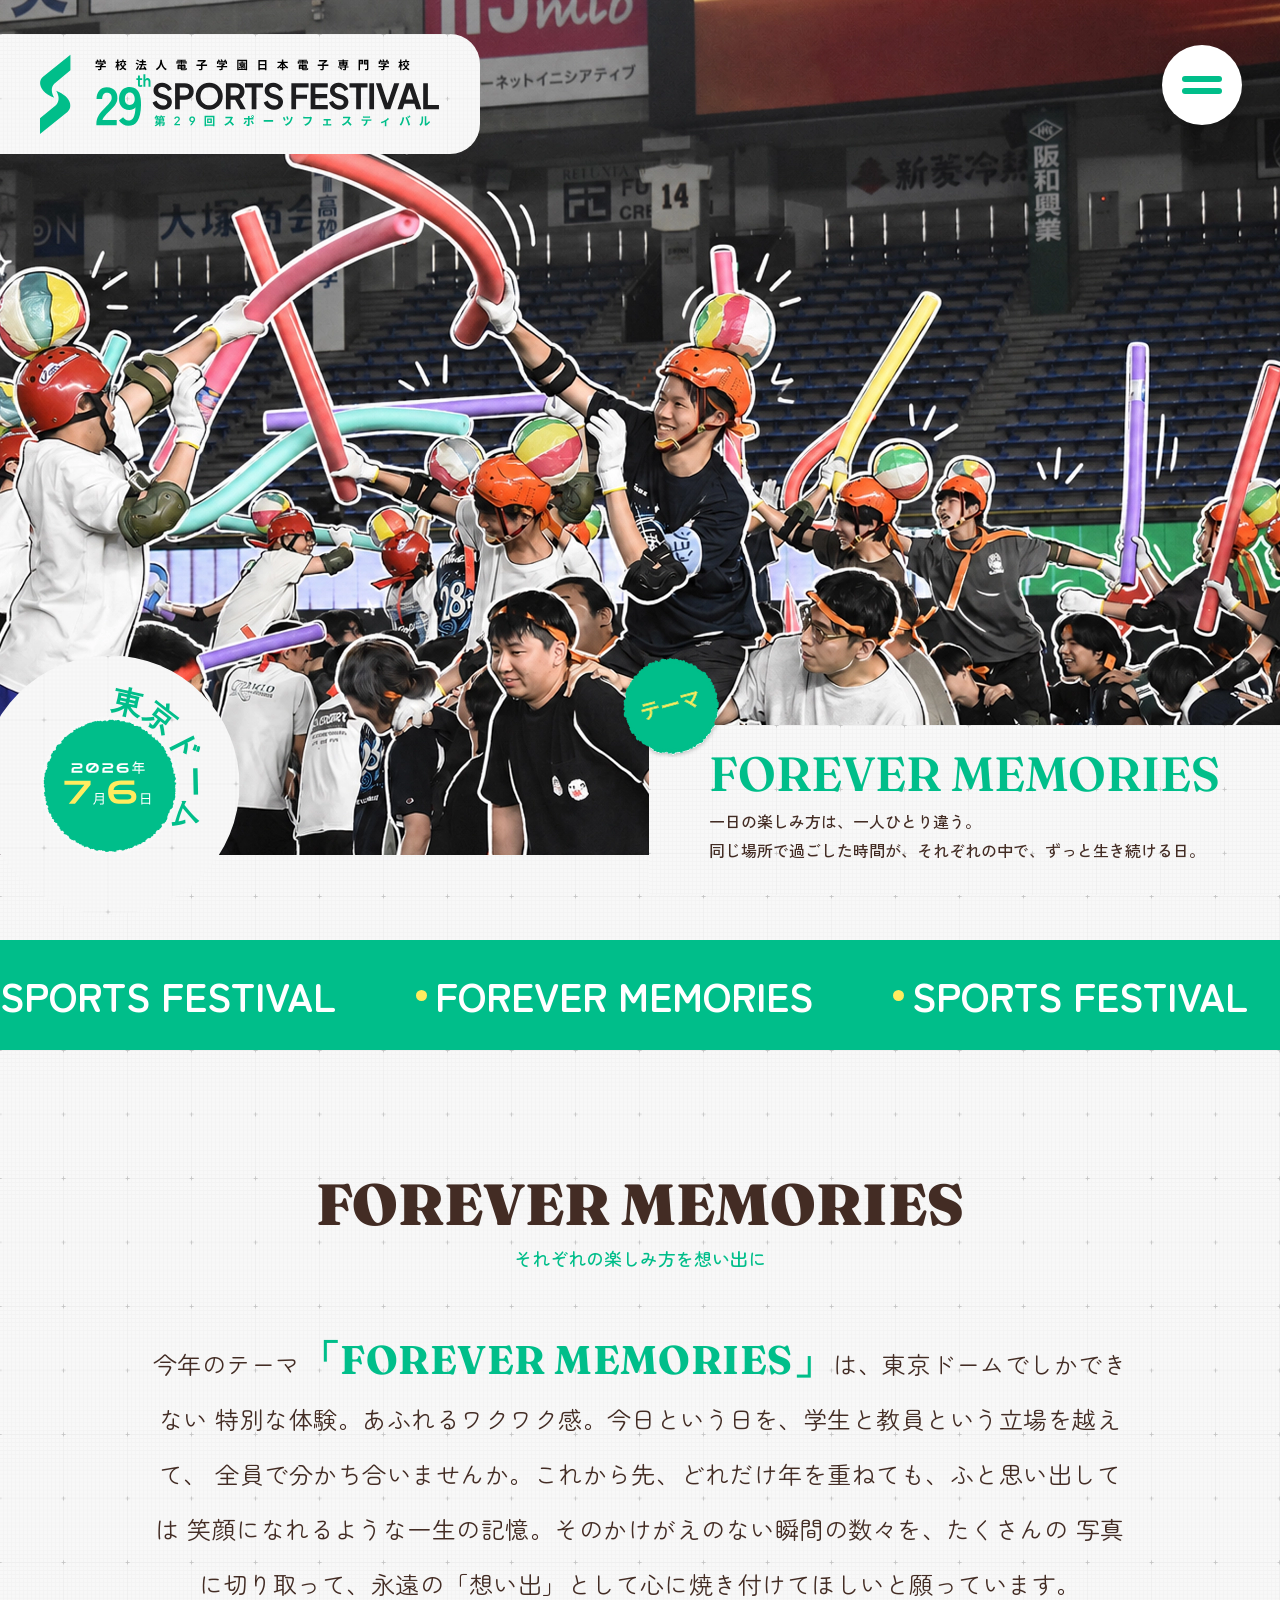
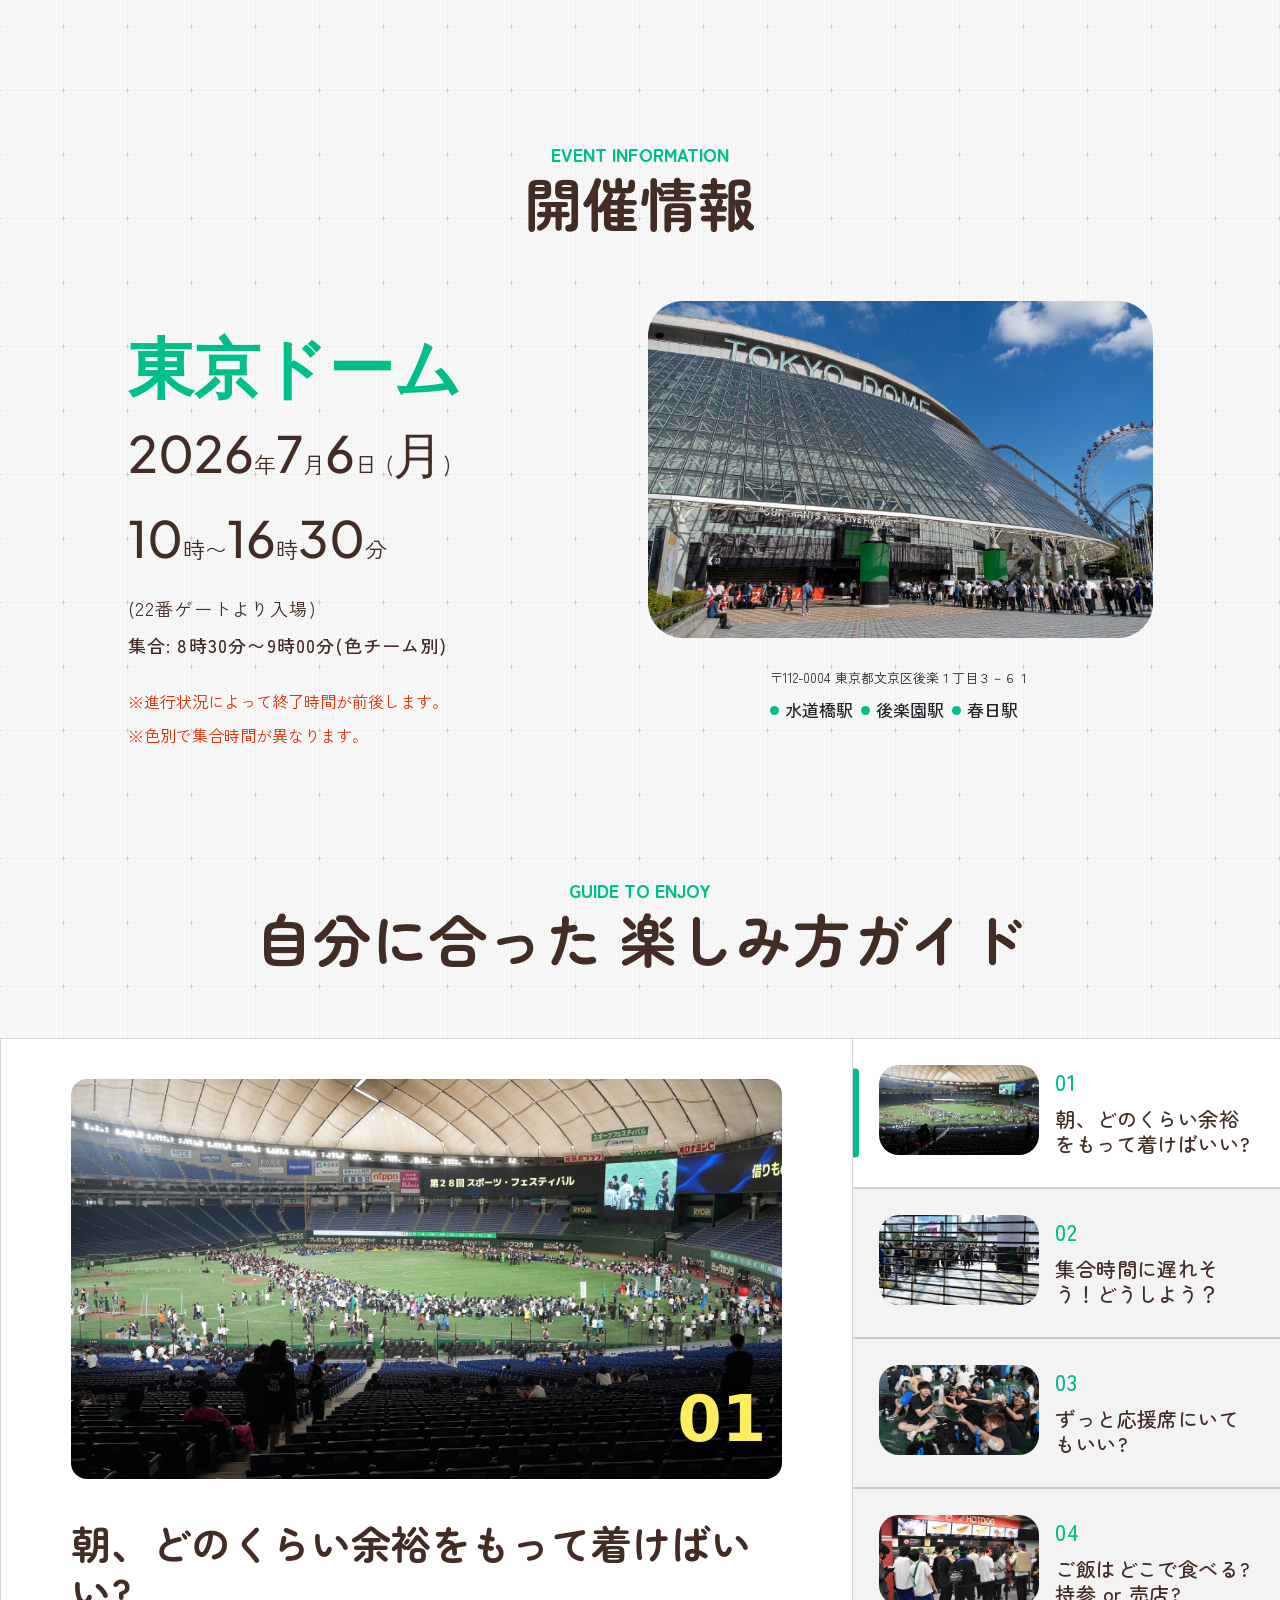
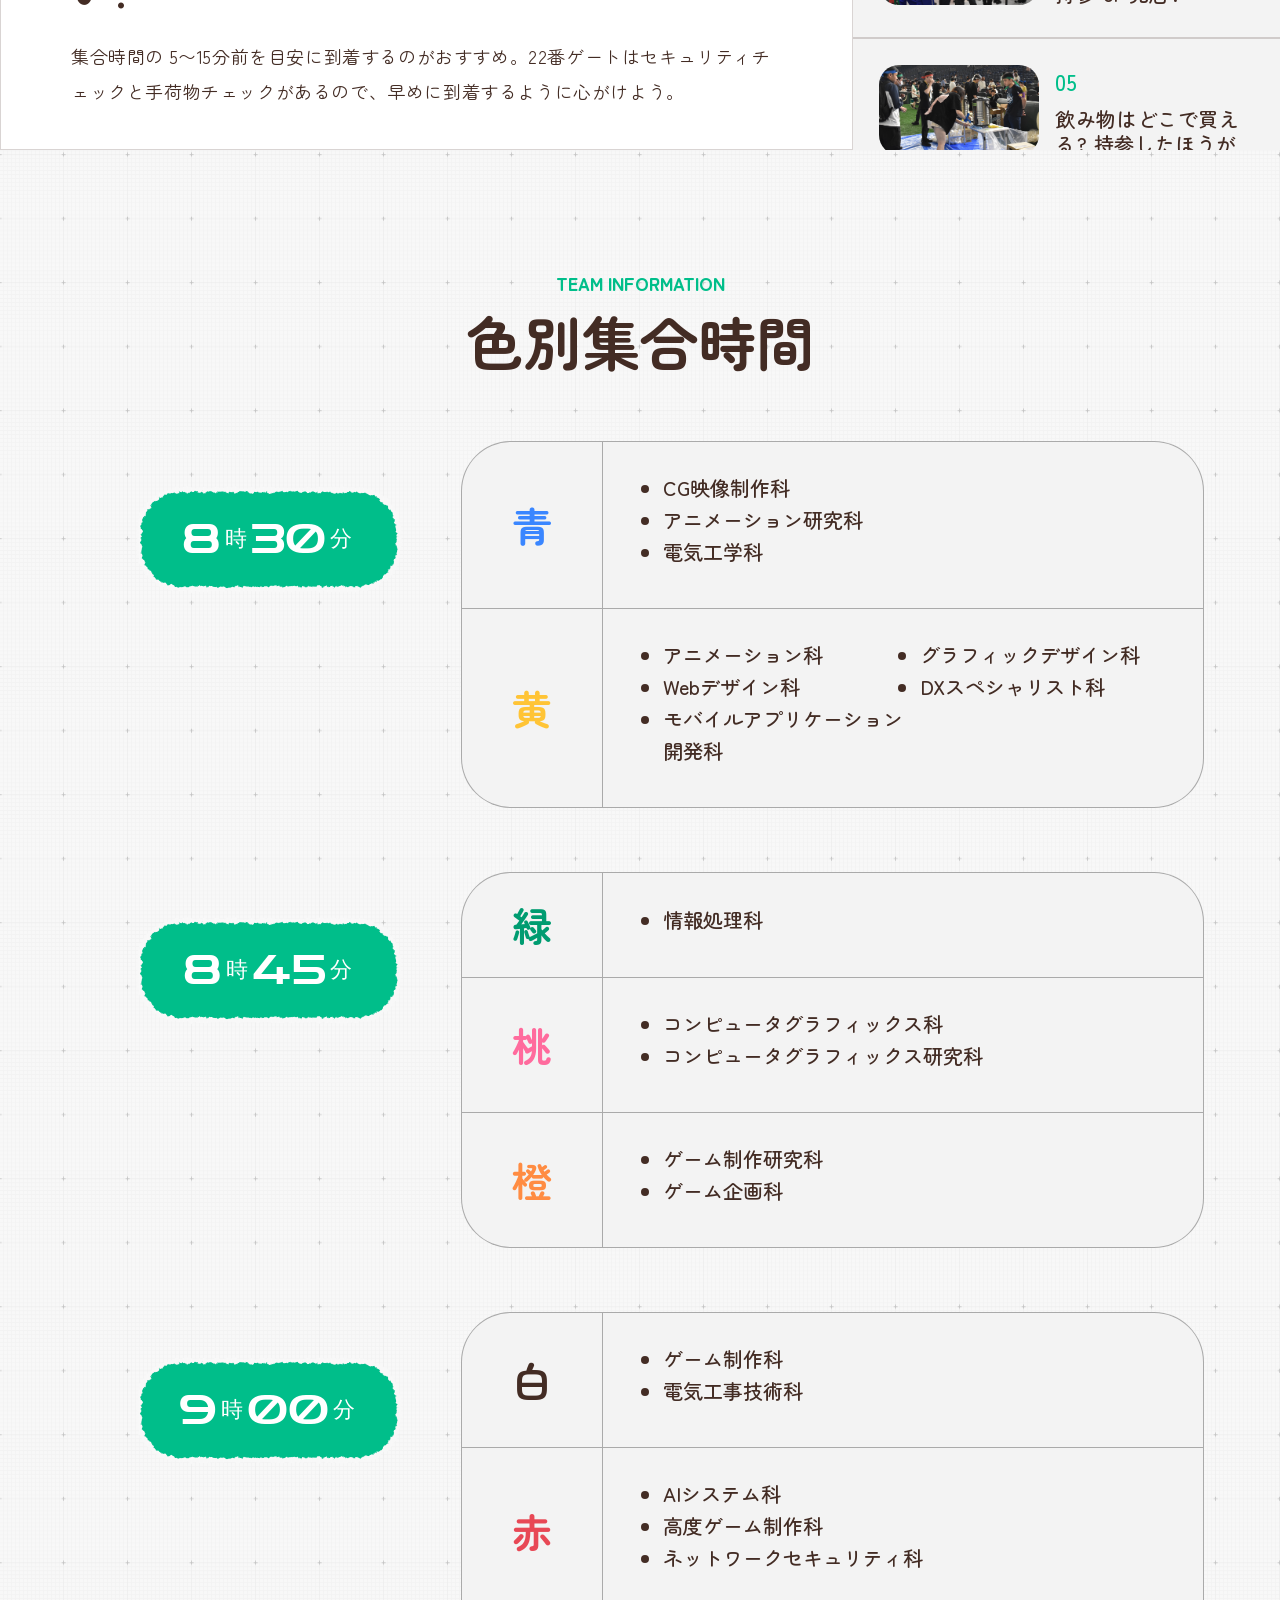
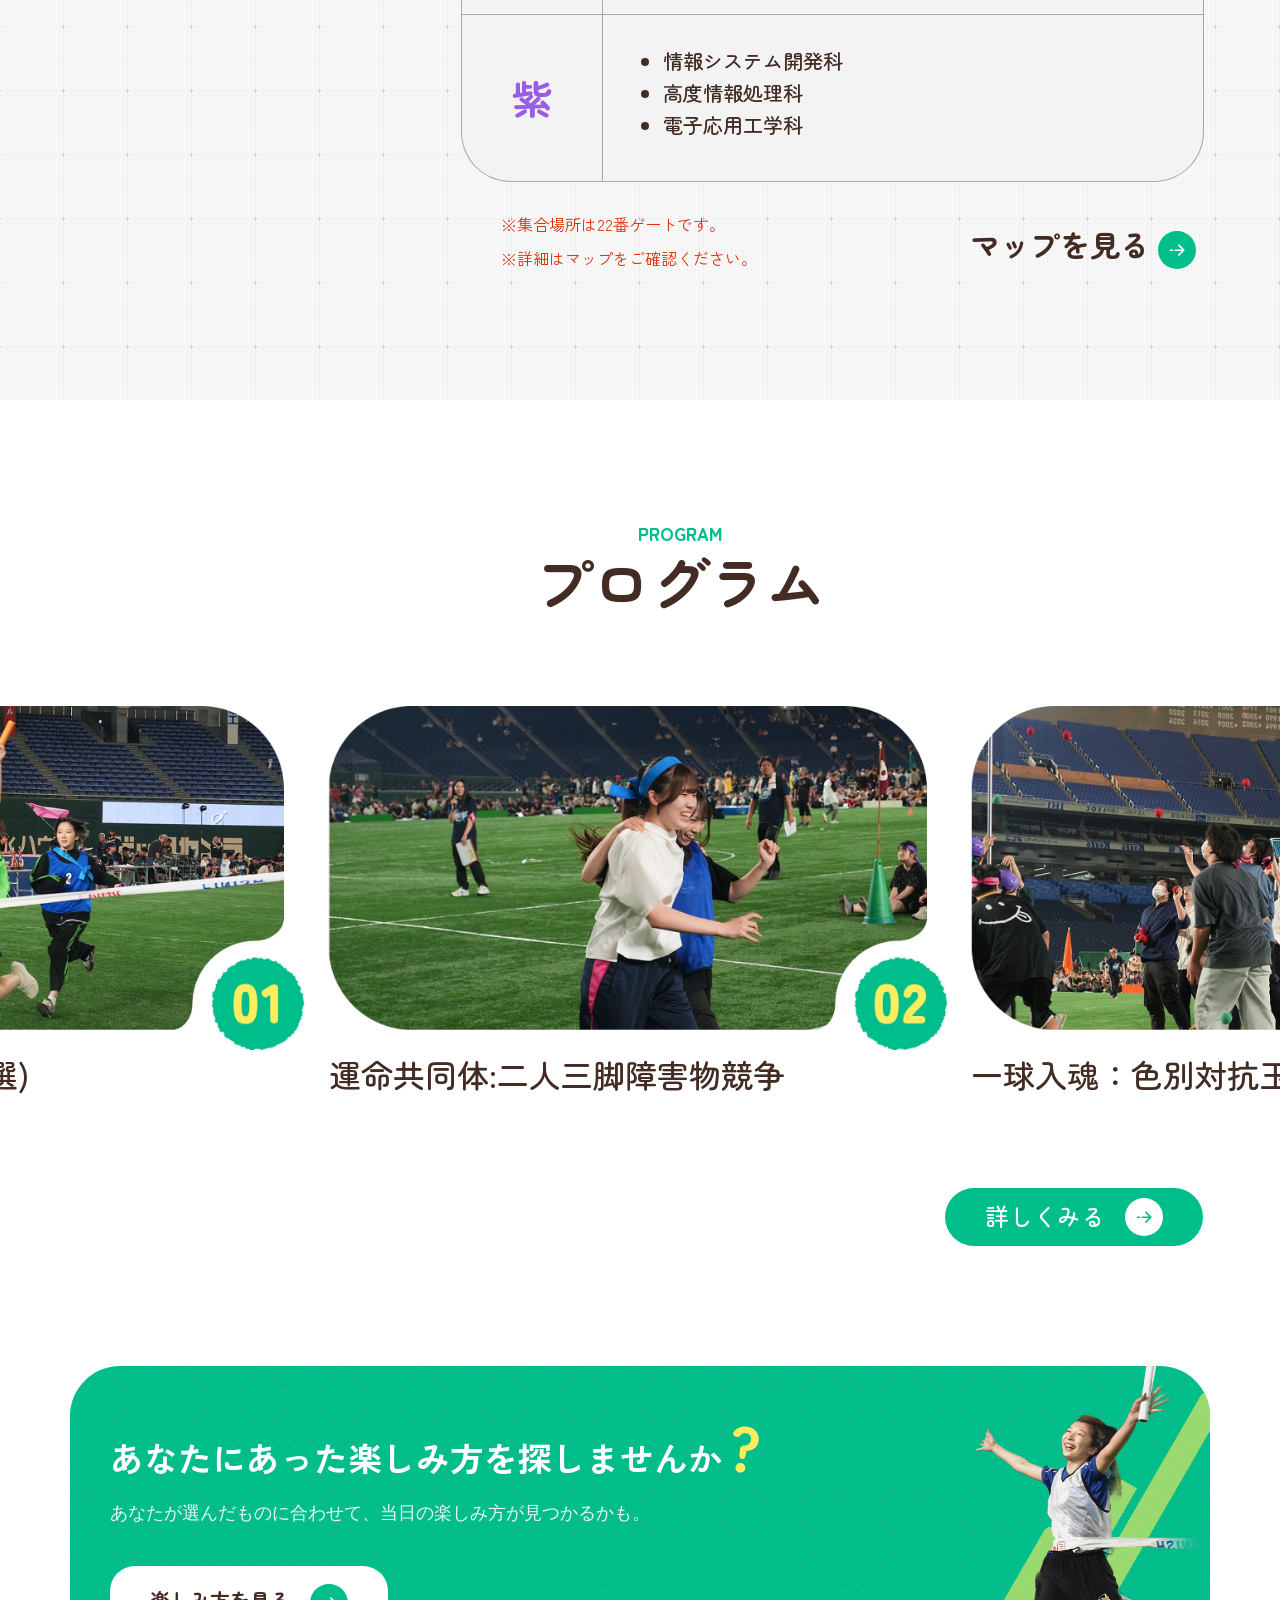
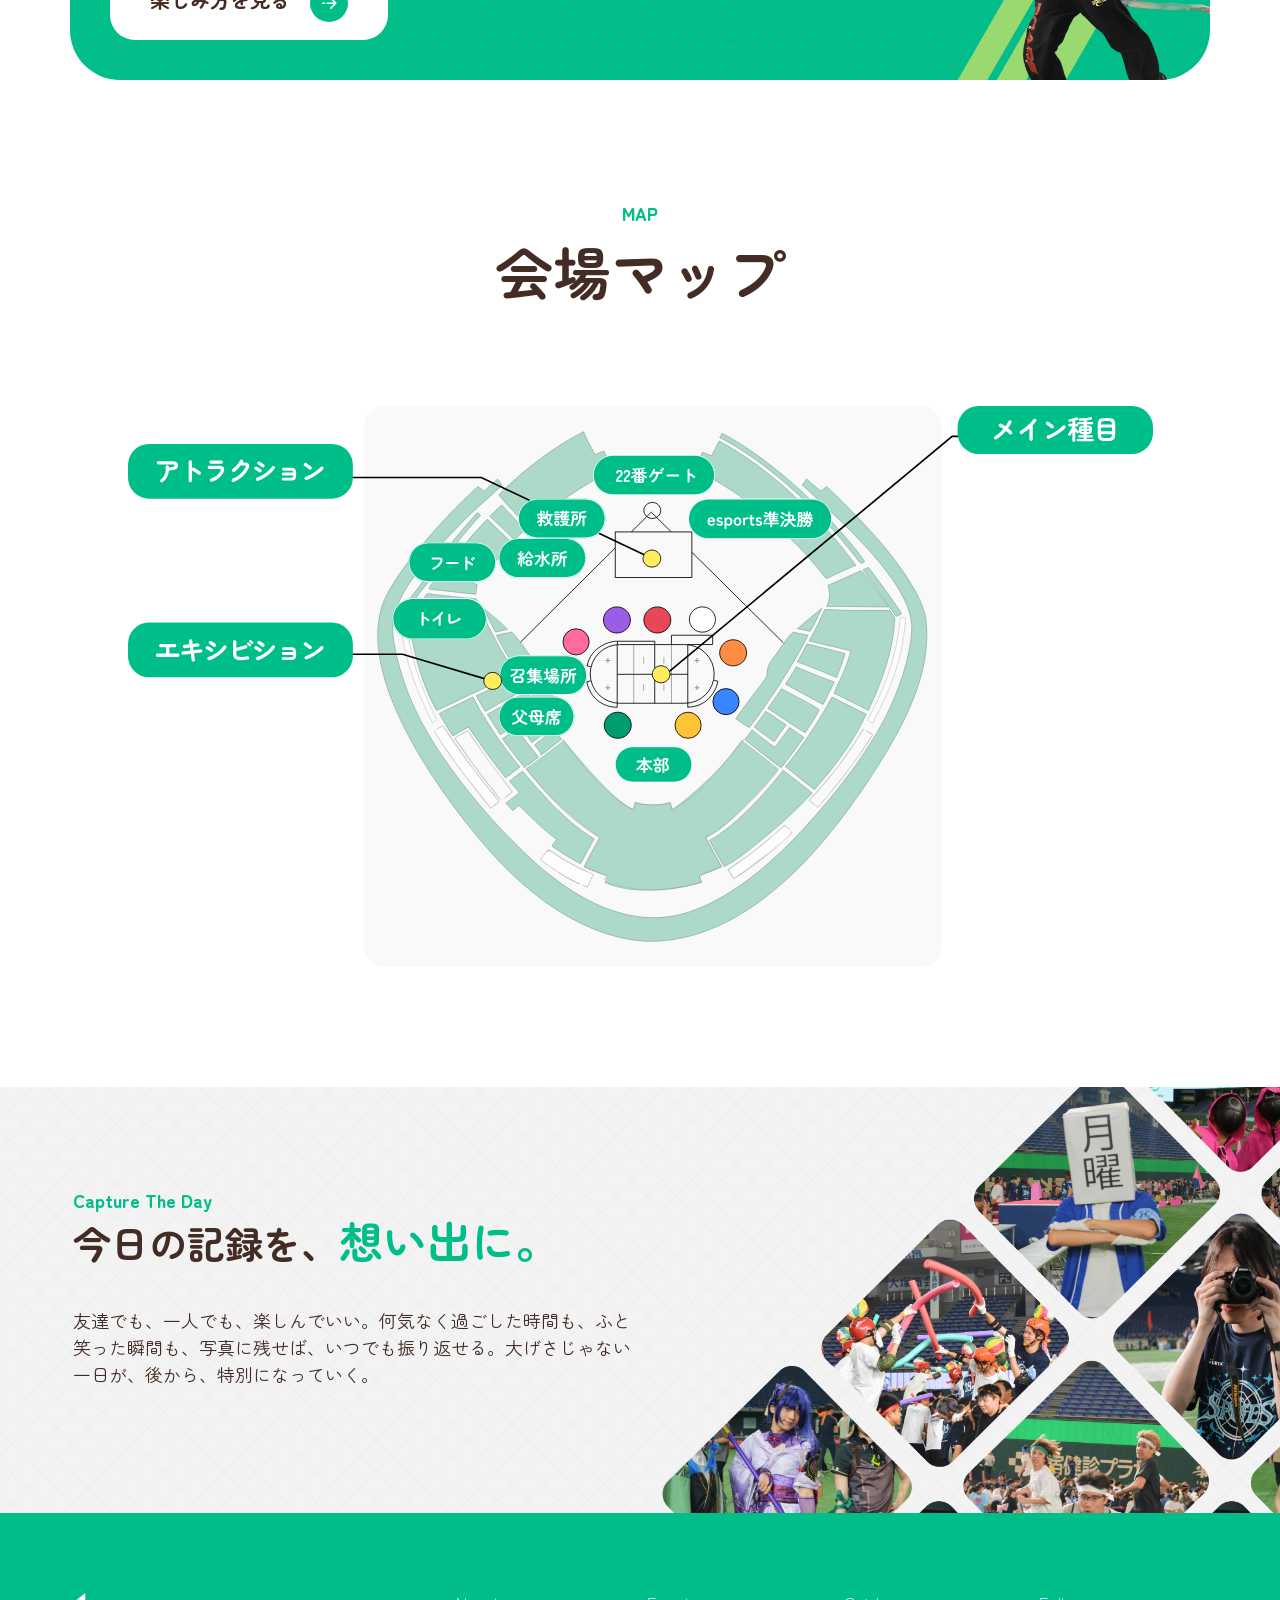
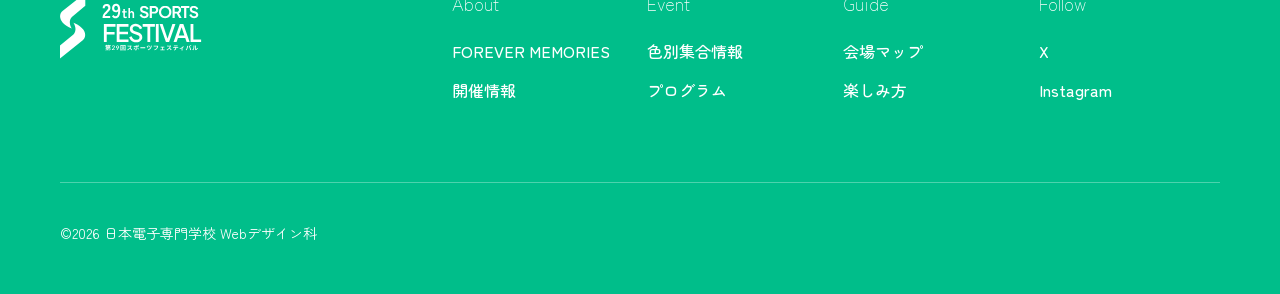
==== commit 616c2971: "spot copy fix" ====
--- a/index.html
+++ b/index.html
@@ -3,10 +3,10 @@
 <head>
     <meta charset="UTF-8">
     <meta name="viewport" content="width=device-width, initial-scale=1.0">
-    <meta name="description" content="第29回スポーツフェスティバル2026の公式サイト">
+    <meta name="description" content="第29回日本電子専門学校スポーツフェスティバルは2026年7月6日(月)に東京ドームにて開催します。それぞれの楽しみ方を想い出に。">
     <meta property="og:title" content="第29回 スポーツフェスティバル 2026 | 日本電子専門学校">
     <meta property="og:description" content="第29回スポーツフェスティバル2026の公式サイト">
-    <meta property="og:url" content="https://event.jec.ac.jp/sportfestival-2026/">
+    <meta property="og:url" content="https://event.jec.ac.jp/spofes/">
     <meta property="og:type" content="website">
     <title>第29回 スポーツフェスティバル 2026 | 日本電子専門学校</title>
     <link rel="icon" type="image/png" href="./assets/images/icons/favIcon.svg">
@@ -54,7 +54,6 @@
                                 <ul class="nav__list">
                                     <li class="nav__item"><a href="#" data-target="team-info" class="nav__link">色別集合情報</a></li>
                                     <li class="nav__item"><a href="#" data-target="program"class="nav__link">プログラム</a></li>
-                                    <li class="nav__item"><a href="#" data-target="spot" class="nav__link">フォトスポット</a></li>
                                 </ul>
                             </div>
                             <div class="nav__group col-lg-4 col-md-12">
@@ -173,7 +172,7 @@
                                 </div>
                                 <div class="event-info__notes">
                                     <p class="event-info__note">(22番ゲートより入場)</p>
-                                    <p class="event-info__note-sub-text">集合: 8:30〜9:00(色チーム別)</p>
+                                    <p class="event-info__note-sub-text">集合: 8時30分〜9時00分(色チーム別)</p>
                                 </div>
                                 <div class="event-info__cautions">
                                     <p class="event-info__caution">※進行状況によって終了時間が前後します。</p>
@@ -769,12 +768,12 @@
             <div class="row">
                 <div class="col-lg-6 col-md-12 spot__left">
                     <div class="spot__header">
-                        <p class="spot__label mb-0">PHOTO SPOT</p>
-                        <h2 class="spot__title">今日の記録は、<span class="header-block"><span class="spot__question">ずっと残る。</span> </span> </h2>
+                        <p class="spot__label mb-0">Capture The Day</p>
+                        <h2 class="spot__title">今日の記録を、<span class="header-block"><span class="spot__question">想い出に。</span> </span> </h2>
                     </div> 
                     <div class="spot__content">
                         <p>
-                            友達でも、一人でも、楽しんでいい。 何気なく過ごした時間も、ふと笑った瞬間も、写真に残せば、いつでも振りgit 返せる。大げさじゃない一日が、後から、特別になっていく。
+                          友達でも、一人でも、楽しんでいい。何気なく過ごした時間も、ふと笑った瞬間も、写真に残せば、いつでも振り返せる。大げさじゃない一日が、後から、特別になっていく。
                         <!-- <button class="spot__btn">フォトスポットへ</button> -->
                     </div> 
                 </div>
@@ -810,7 +809,6 @@
                     <ul class="footer__nav-list">
                         <li class="footer__nav-item"><a href="#" data-target="team-info" class="footer__nav-link">色別集合情報</a></li>
                         <li class="footer__nav-item"><a href="#" data-target="program" class="footer__nav-link">プログラム</a></li>
-                        <li class="footer__nav-item"><a href="#" data-target="spot" class="footer__nav-link">フォトスポット</a></li>
                     </ul>
                 </div>
                 <div class="footer__group col-lg-2 col-md-6 col-sm-6">
@@ -831,8 +829,7 @@
         </div>
         <div class="footer__bottom">
             <div class="footer__bottom-inner">
-                <p class="footer__copy">©2026 Japan Electronics College</p>
-                <a href="https://www.jec.ac.jp/course/mobile/aw/" class="footer__copy">Webデザイン科</a>
+                <p class="footer__copy">&copy;2026 日本電子専門学校 Webデザイン科</p>
             </div>
         </div>
     </footer>
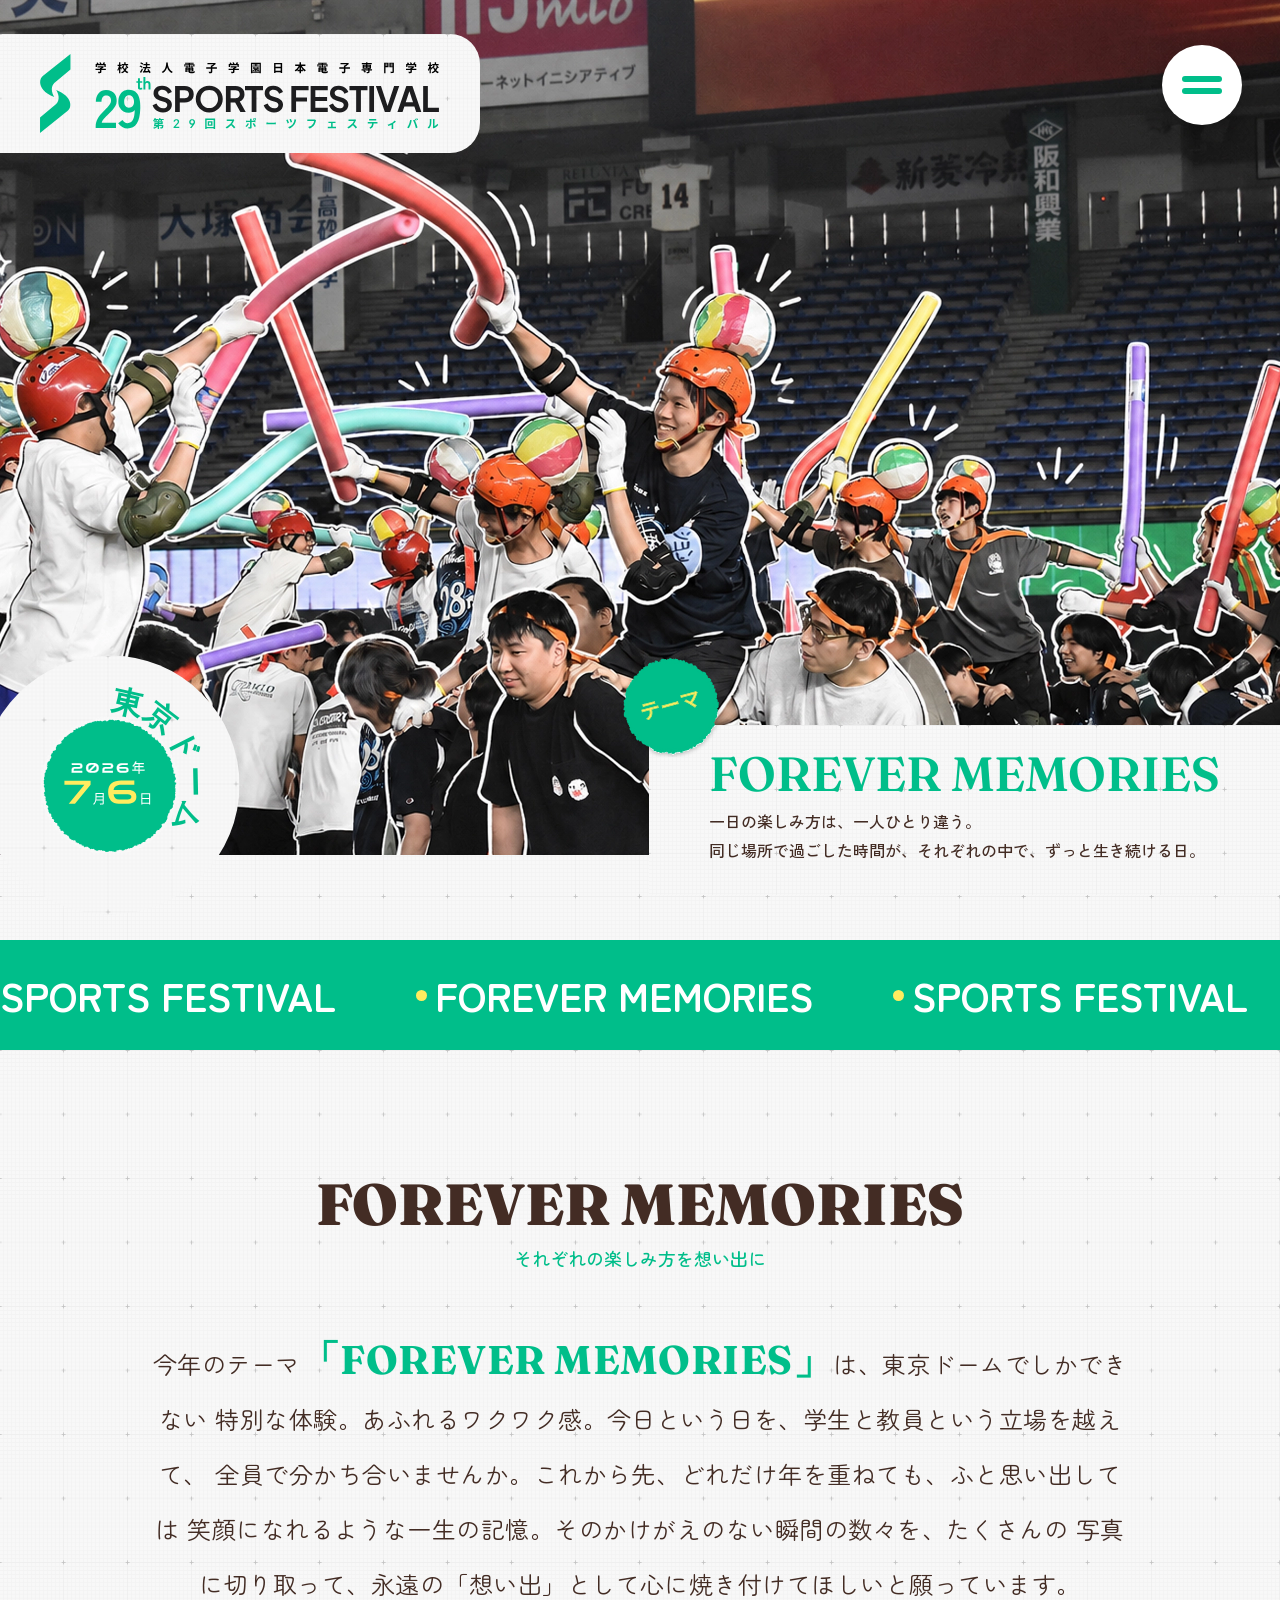
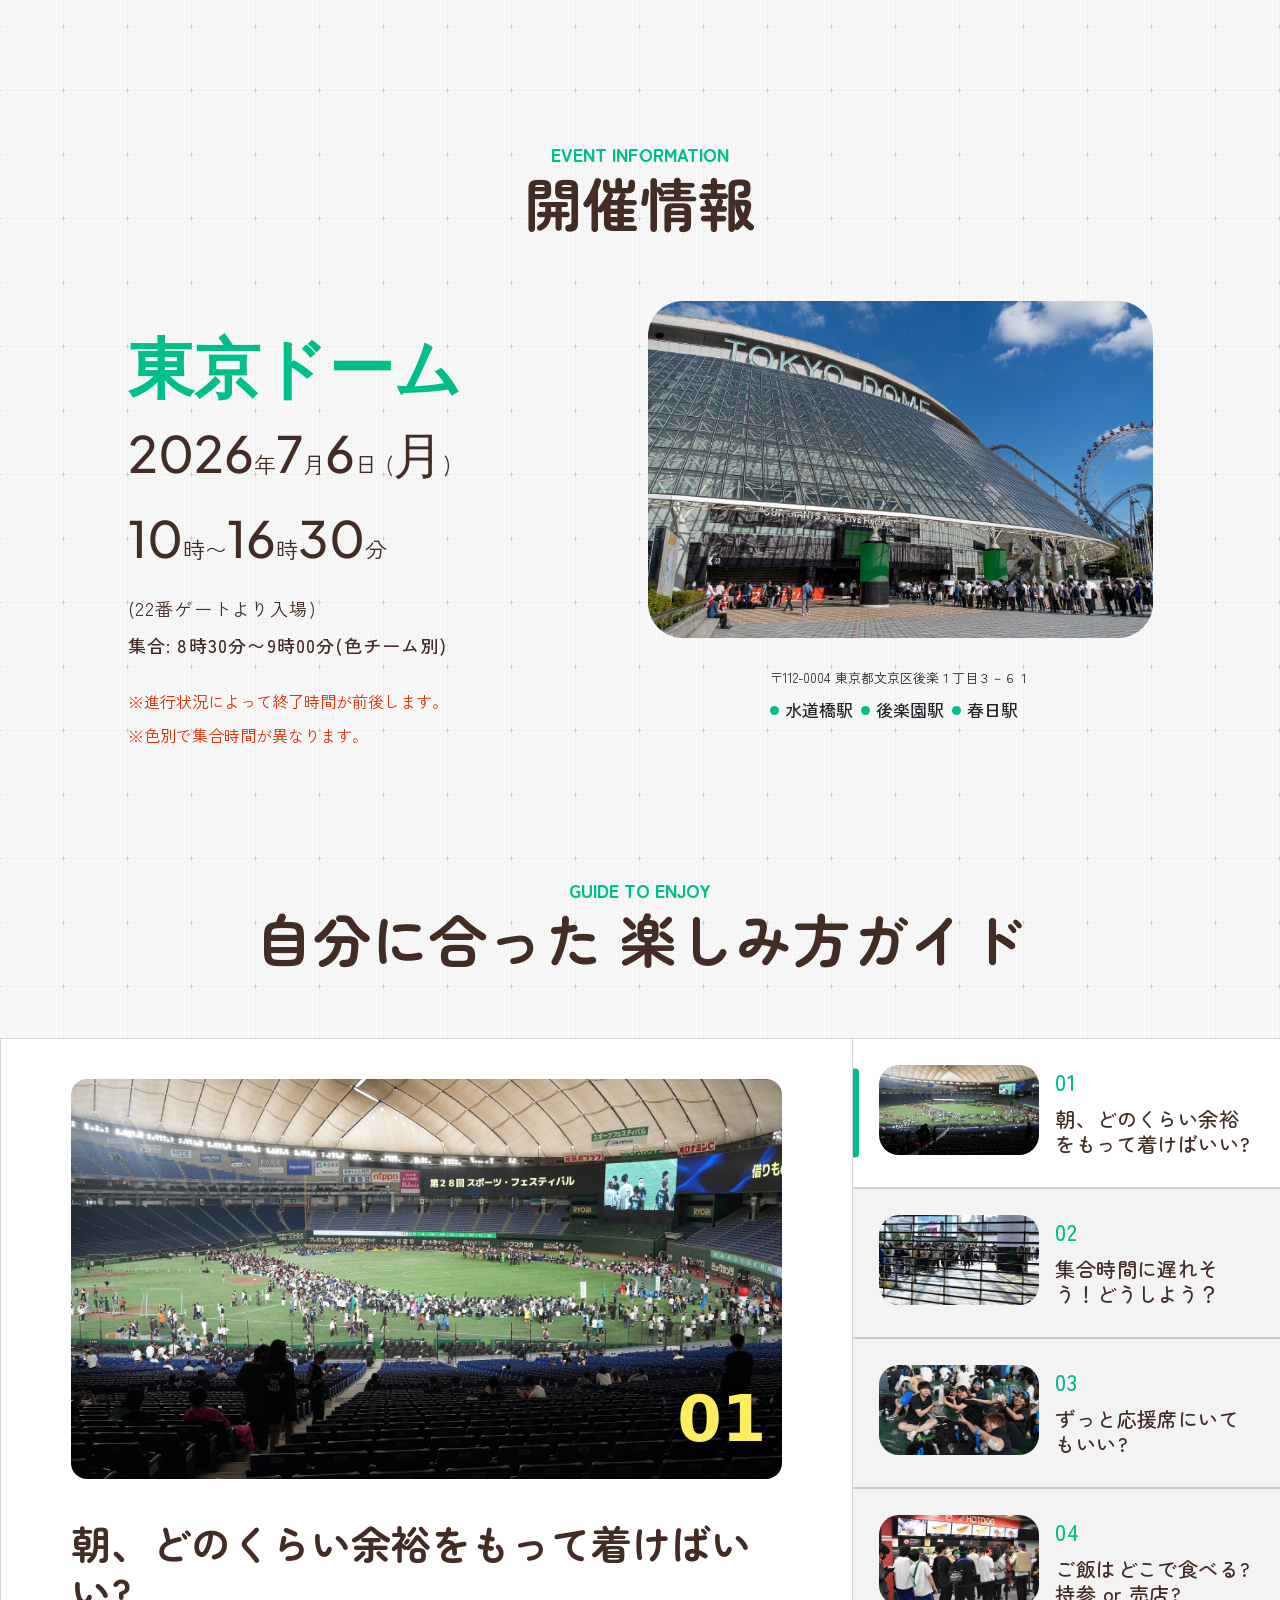
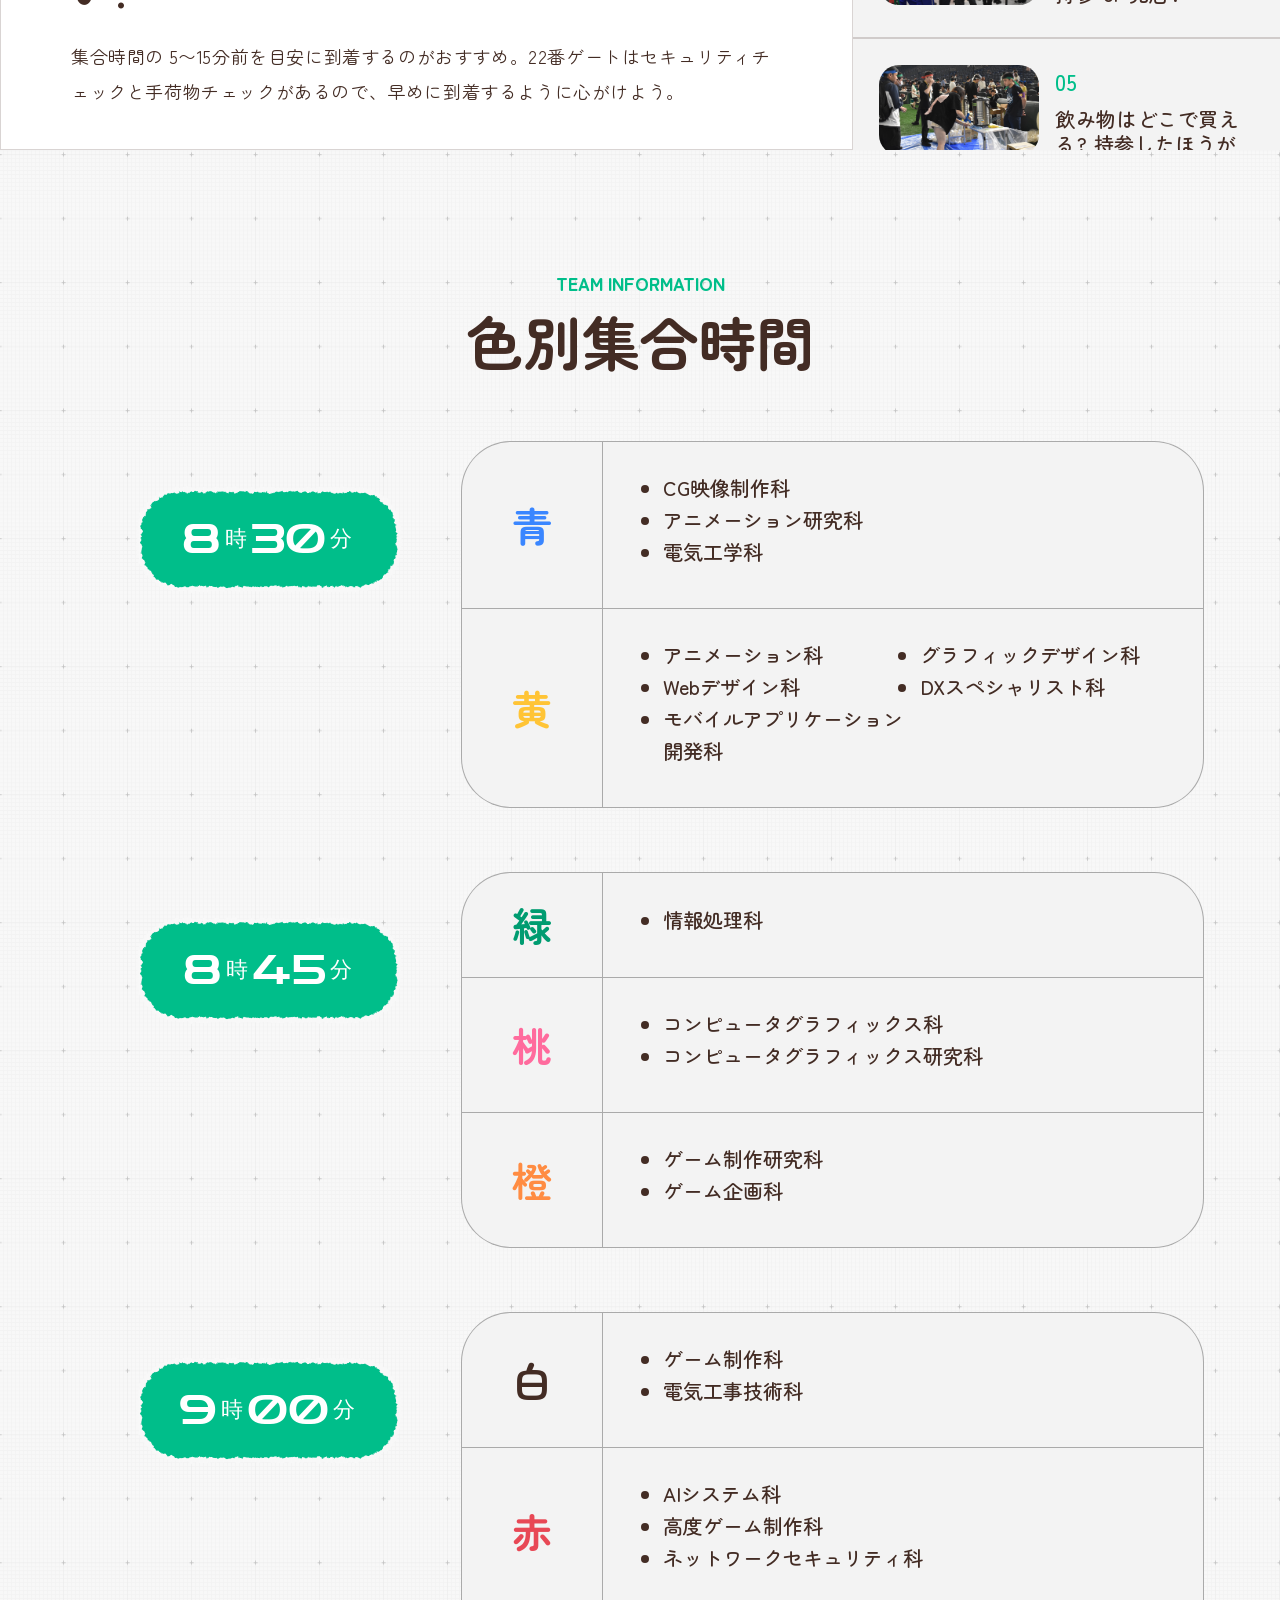
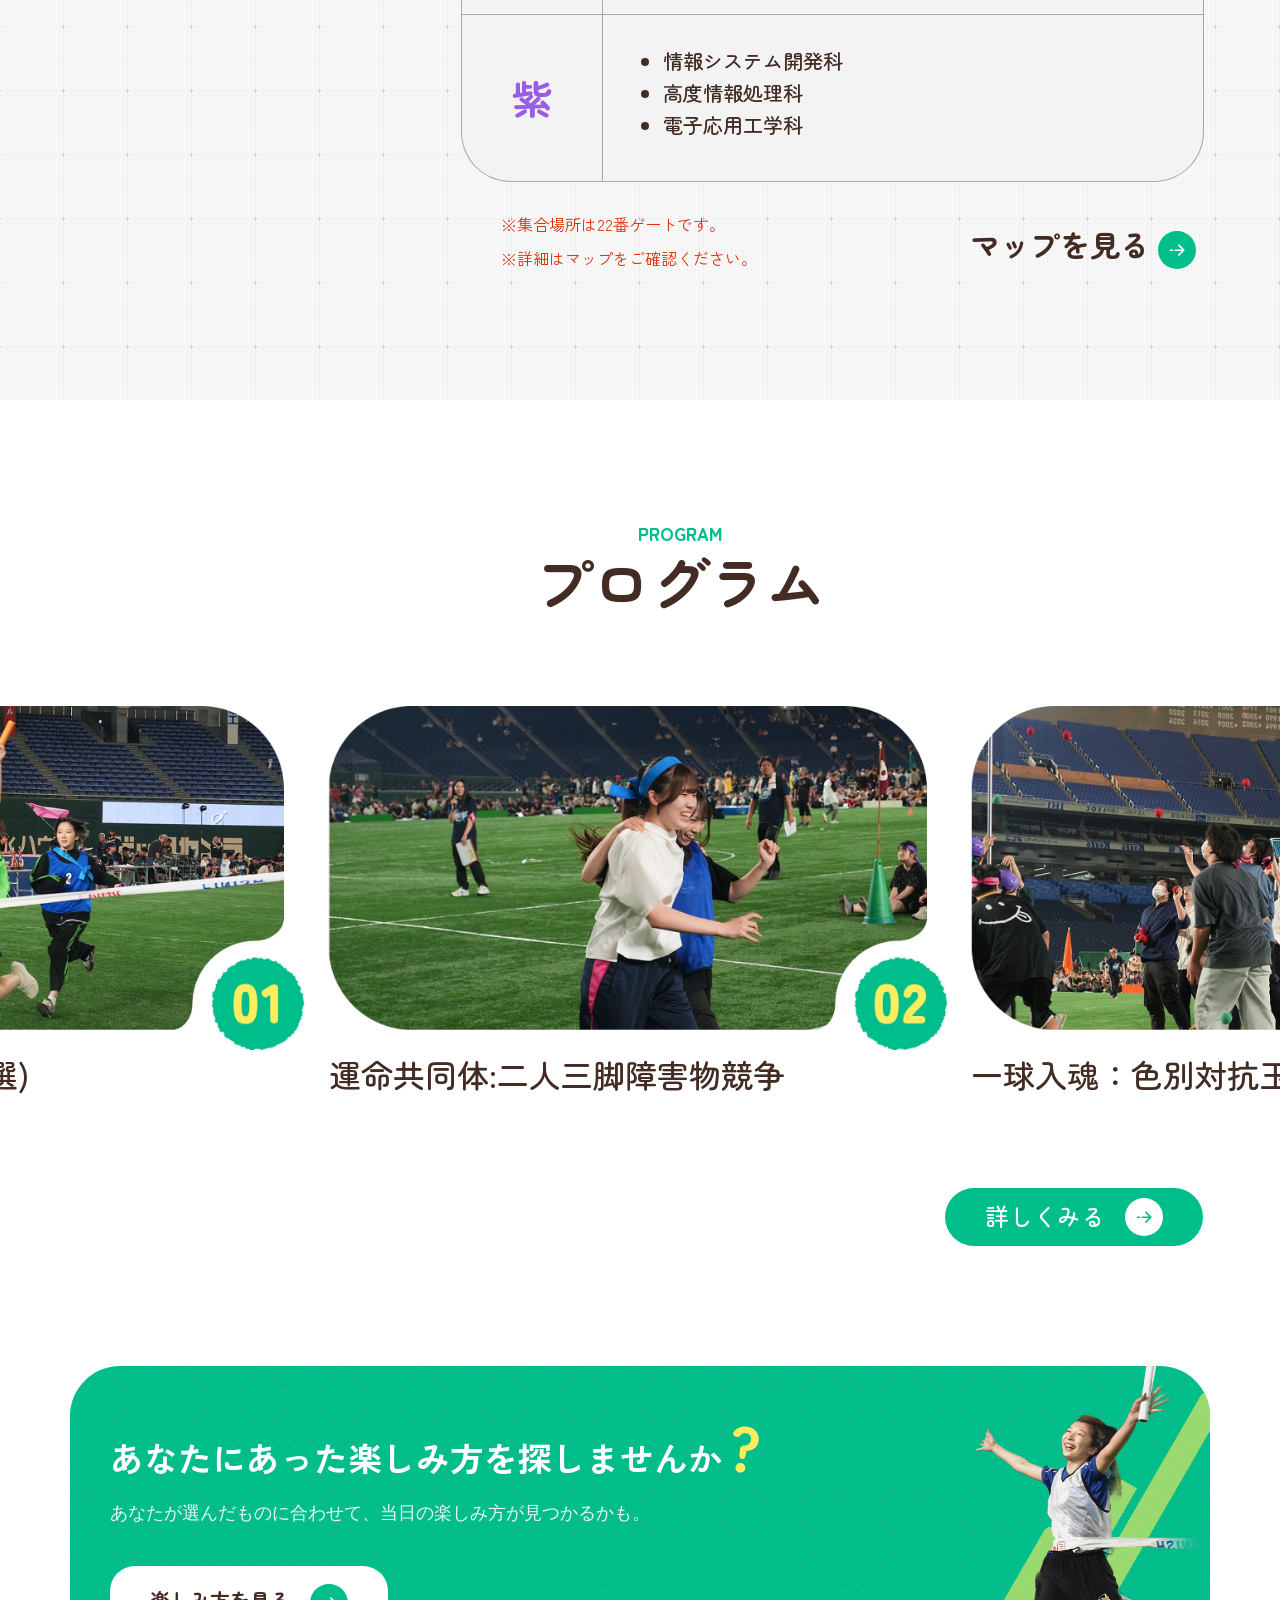
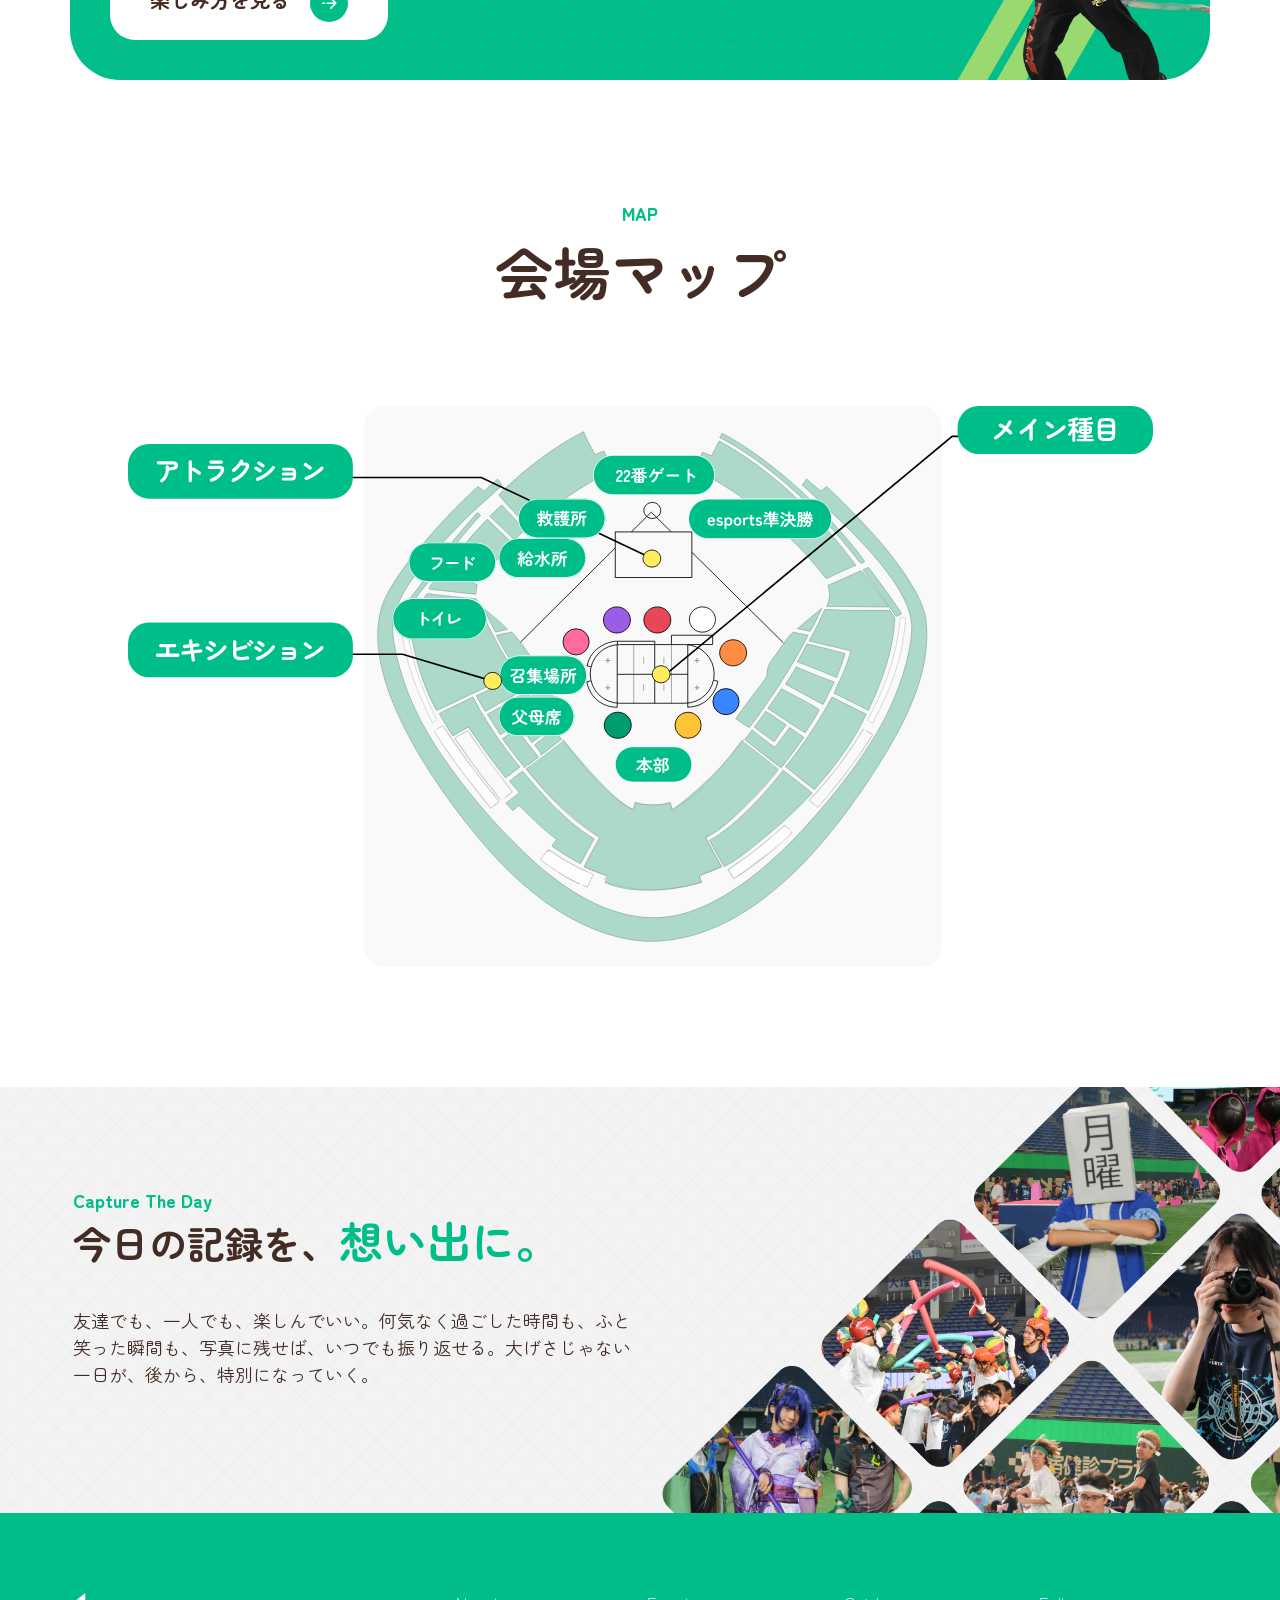
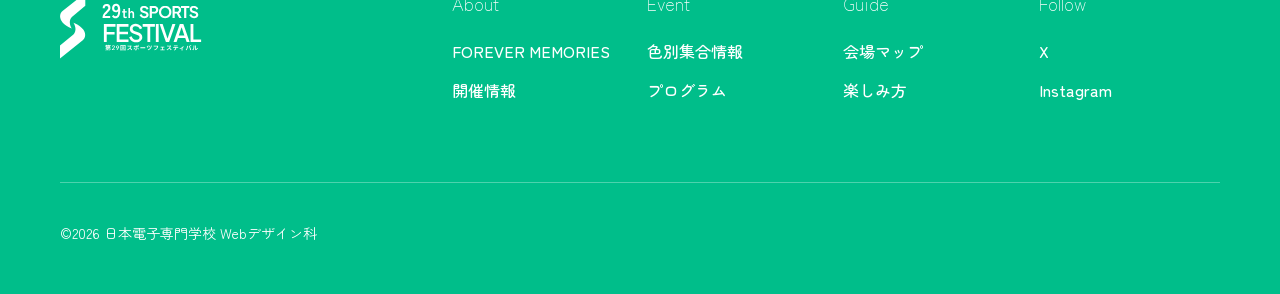
==== commit 71896dce: "publish detail fix" ====
--- a/index.html
+++ b/index.html
@@ -35,7 +35,7 @@
             <div class="nav__menu-inner">
                 <div class="nav__row row">
                     <div class="nav__brand col-lg-5 col-md-12">
-                        <a href="../index.html" class="nav__brand-link">
+                        <a href="index.html" class="nav__brand-link">
                             <img src="assets/images/icons/nav-logo-pc.svg" alt="第29回スポーツフェスティバルロゴ" class="nav__logo-pc img-fluid">   
                             <img src="assets/images/icons/nav-logo-sp.svg" alt="第29回スポーツフェスティバルロゴ" class="nav__logo-sp img-fluid">   
                         </a>
--- a/assets/css/index.css
+++ b/assets/css/index.css
@@ -1901,10 +1901,10 @@
     /* SPOT MOBILE*/
 
     #spot {
-        padding: 36px 0 0 20px;
+        padding: 36px 0 0 0;
     }
     #spot .spot__left {
-        padding: 0px;
+        padding: 20px;
     }
     #spot .header-block{
         display: block;
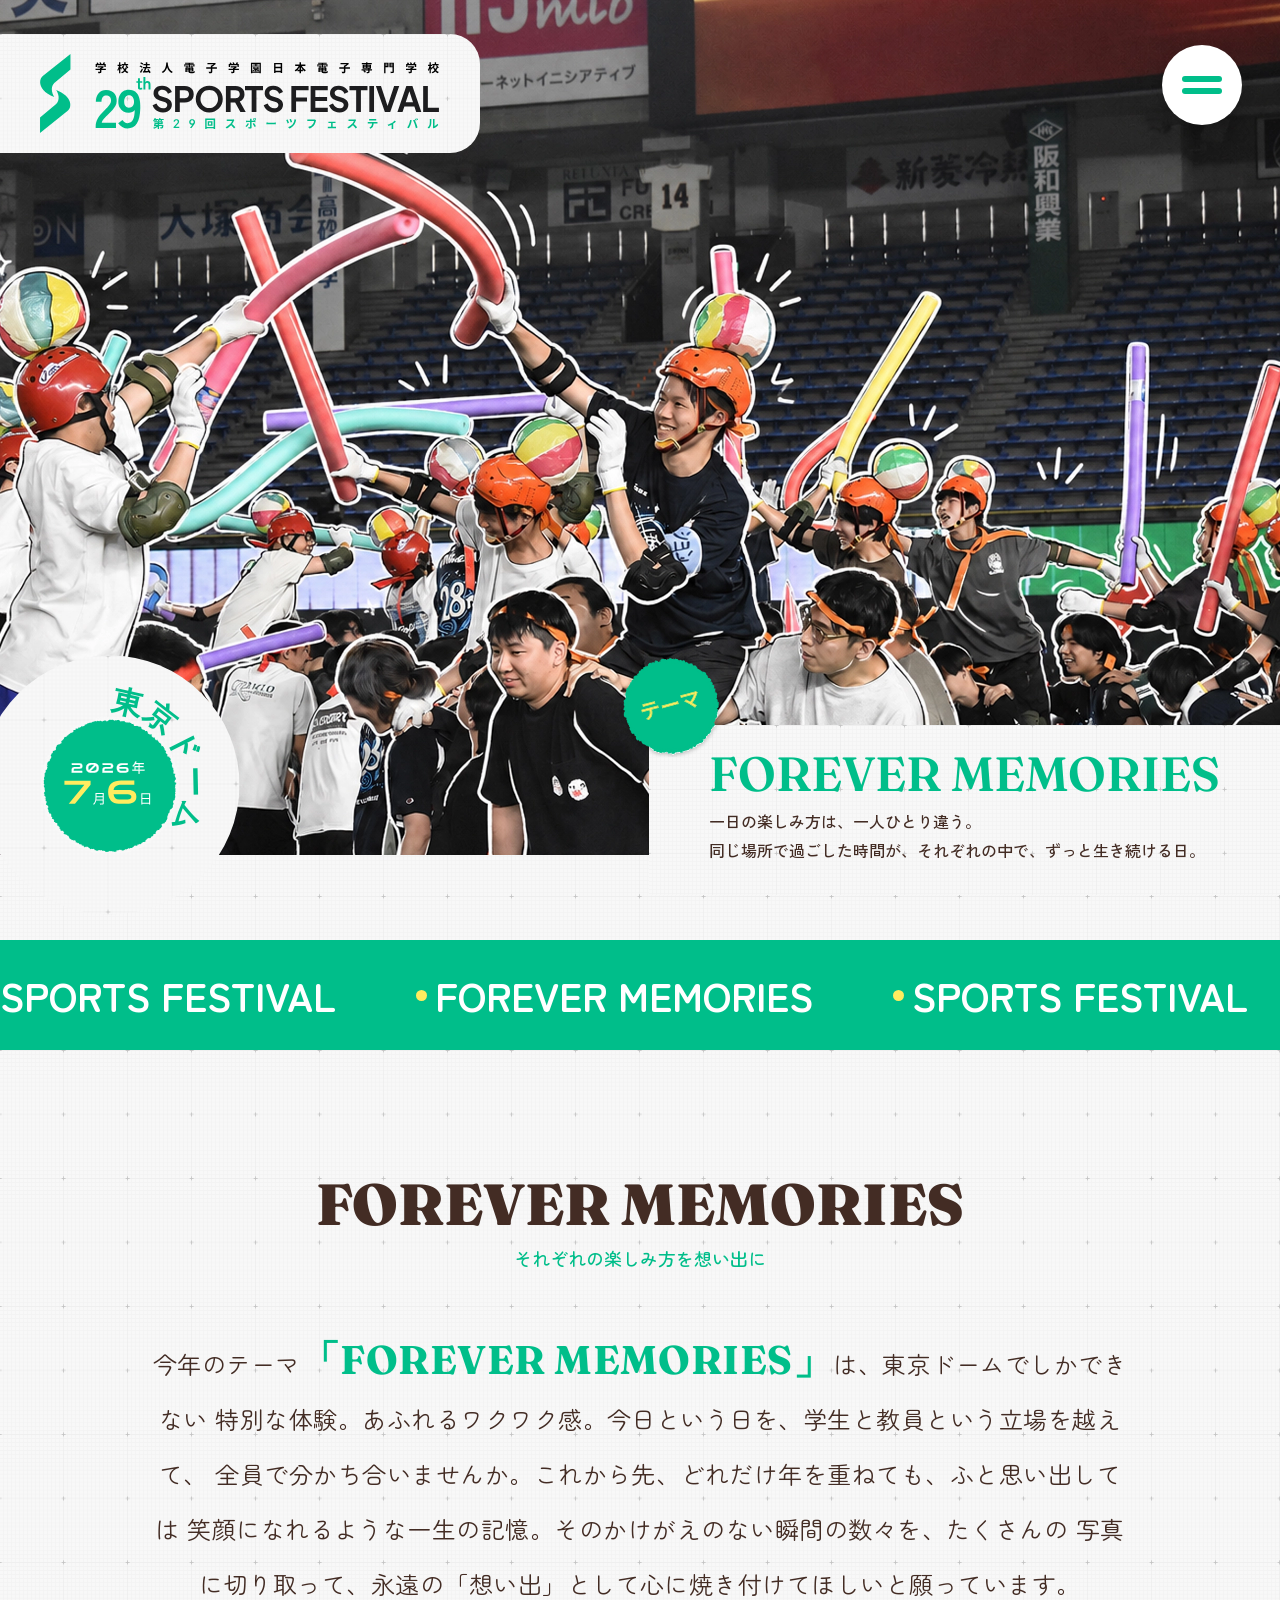
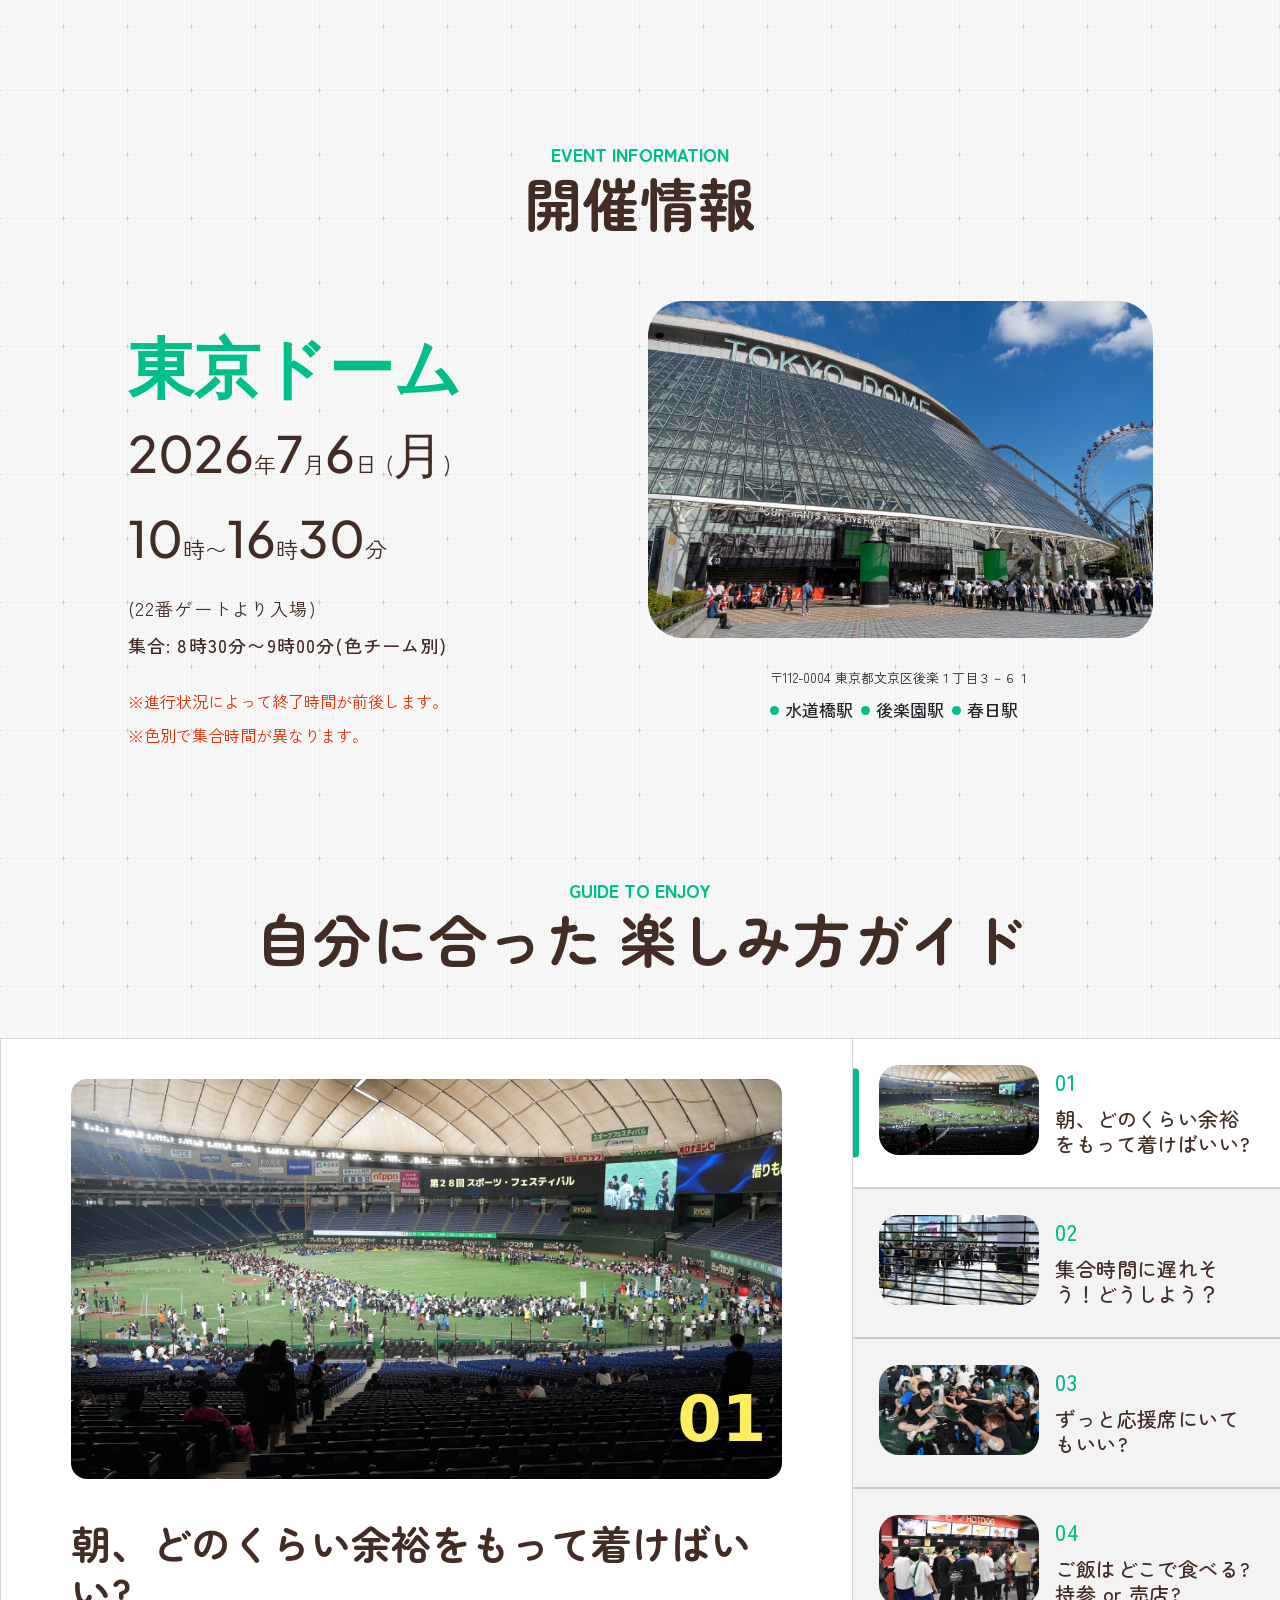
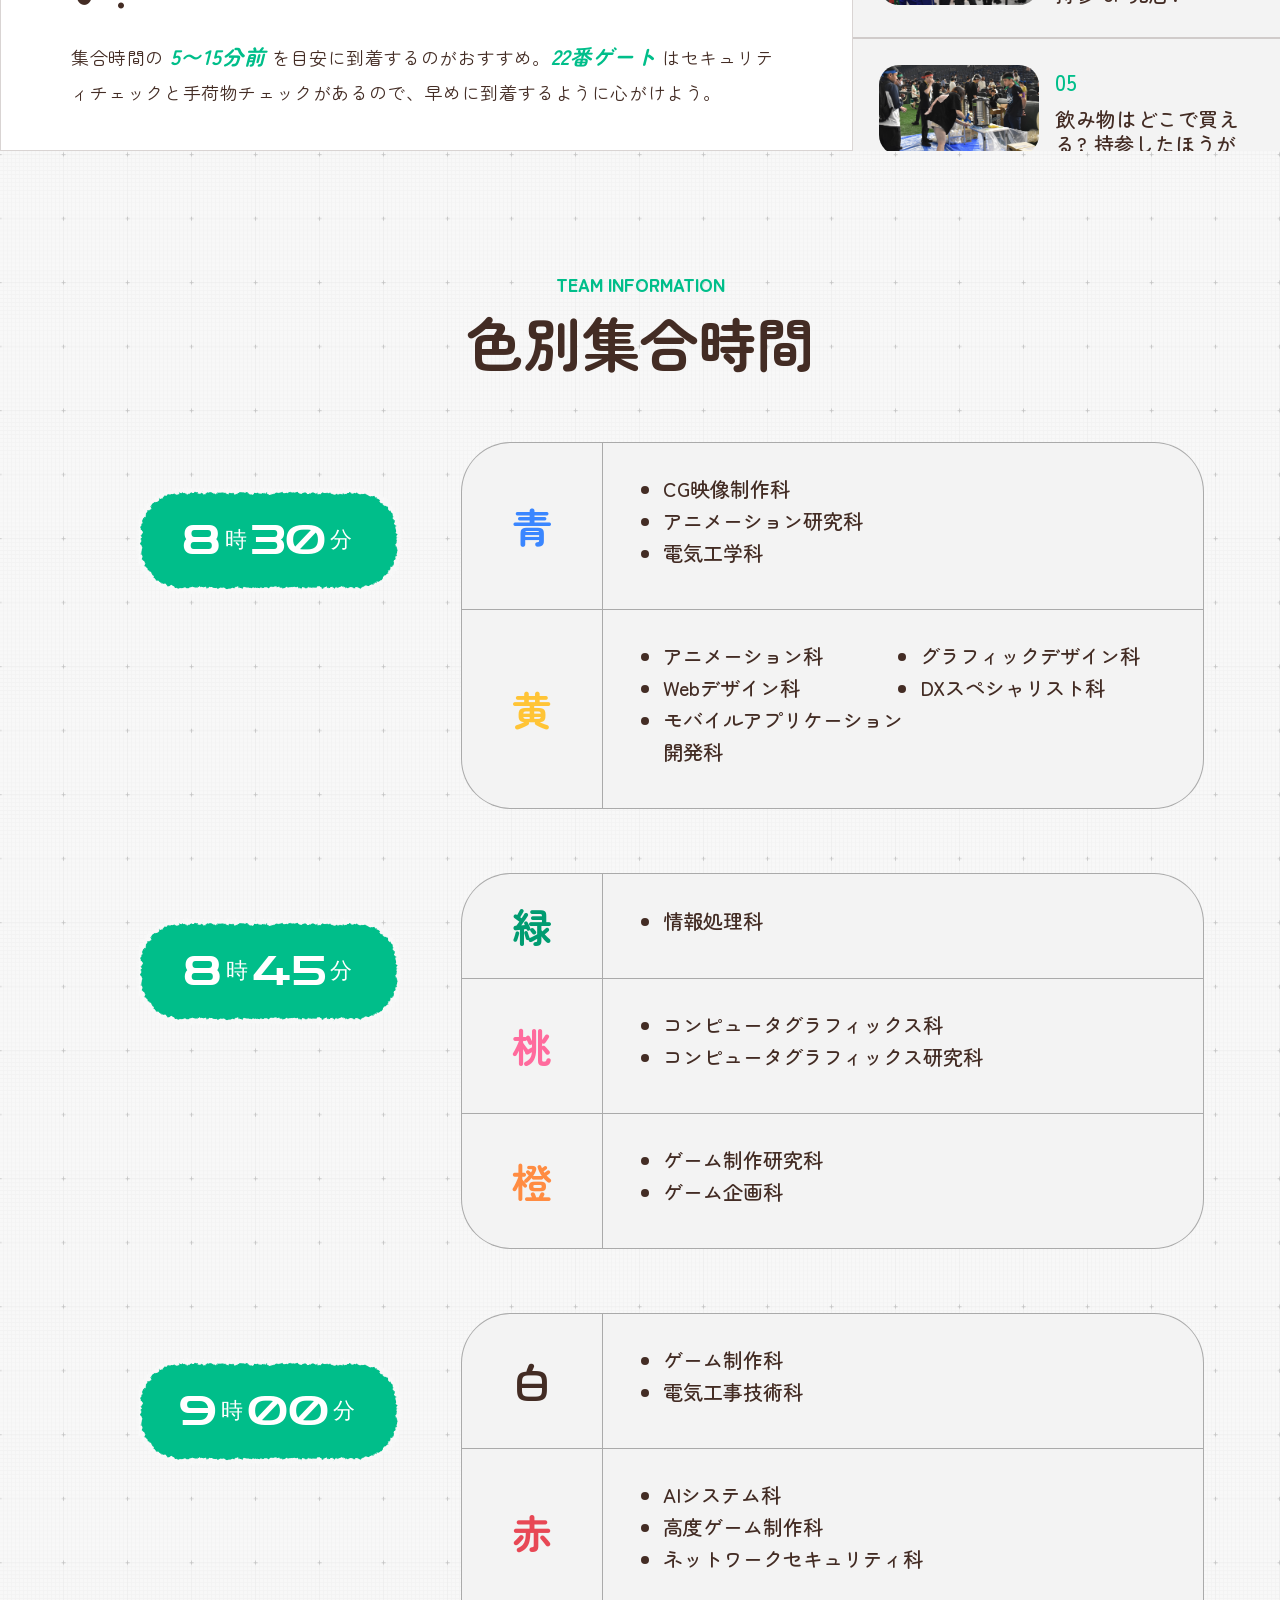
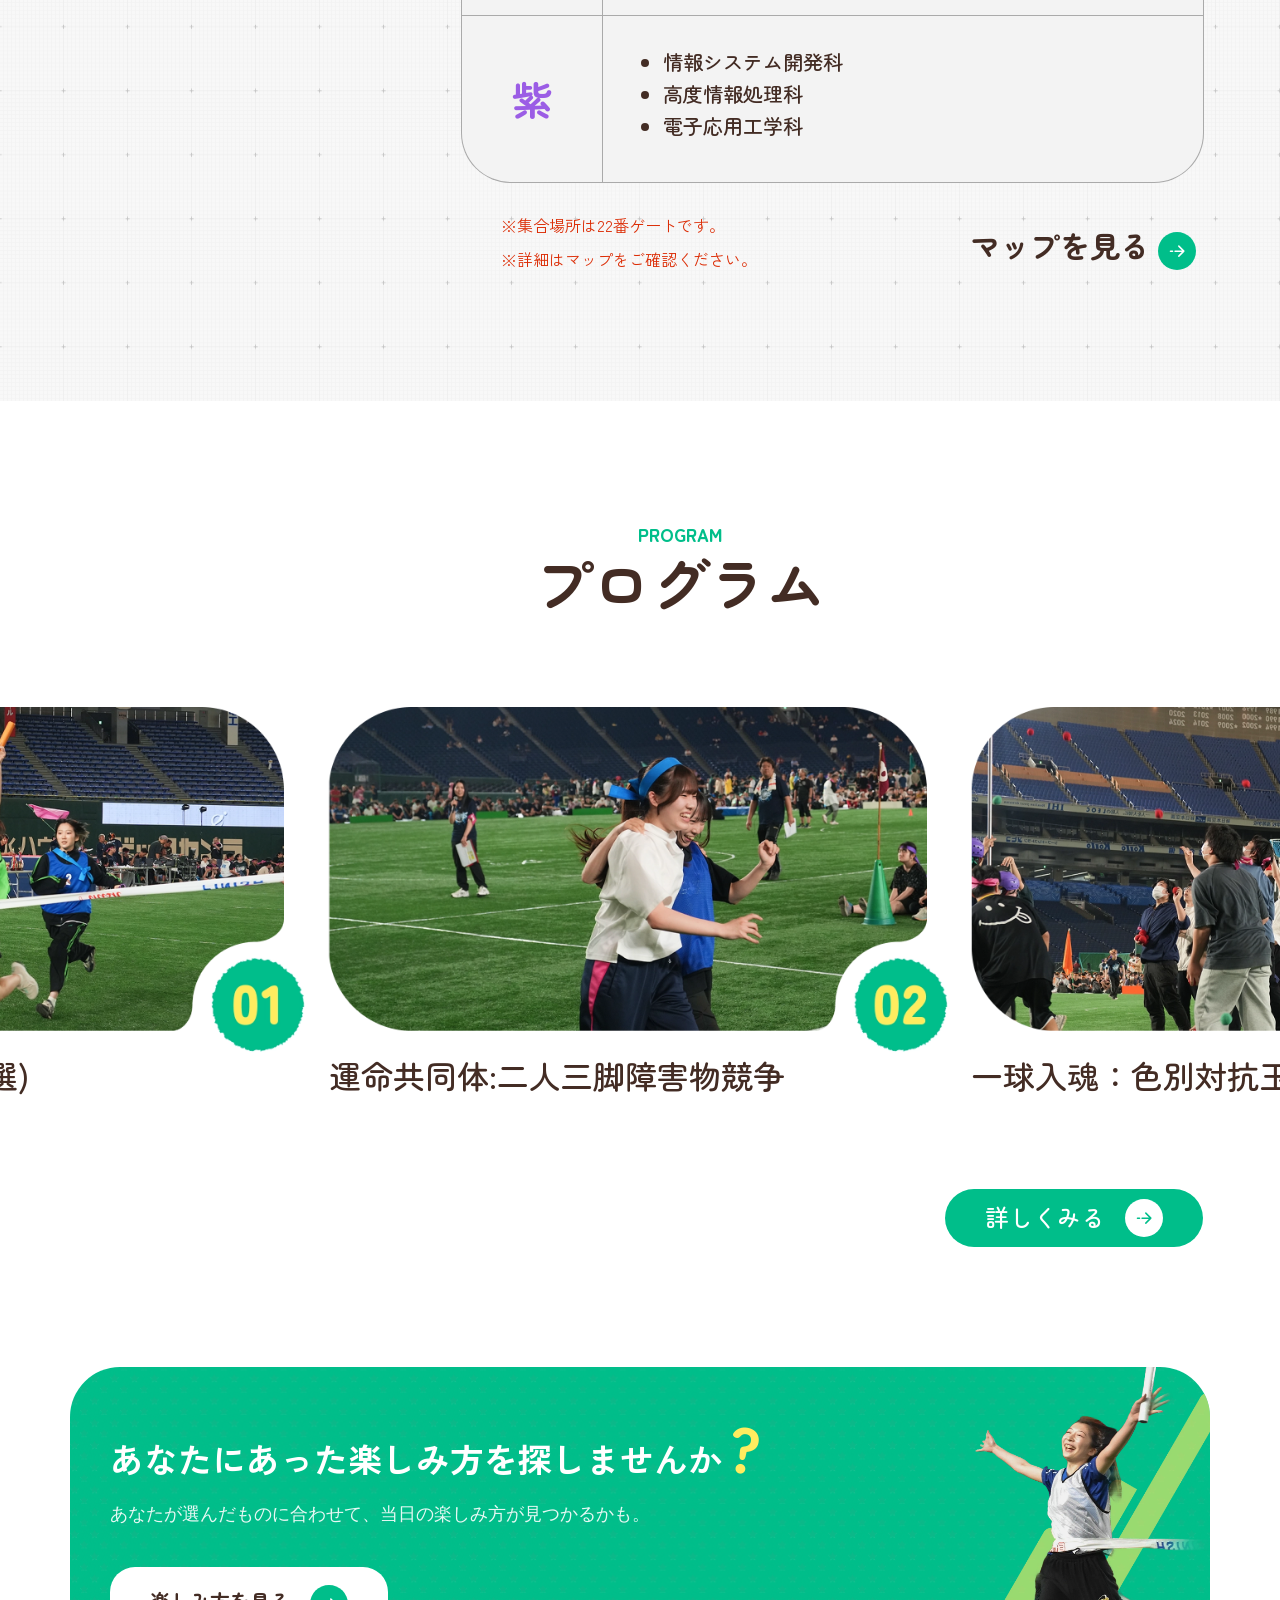
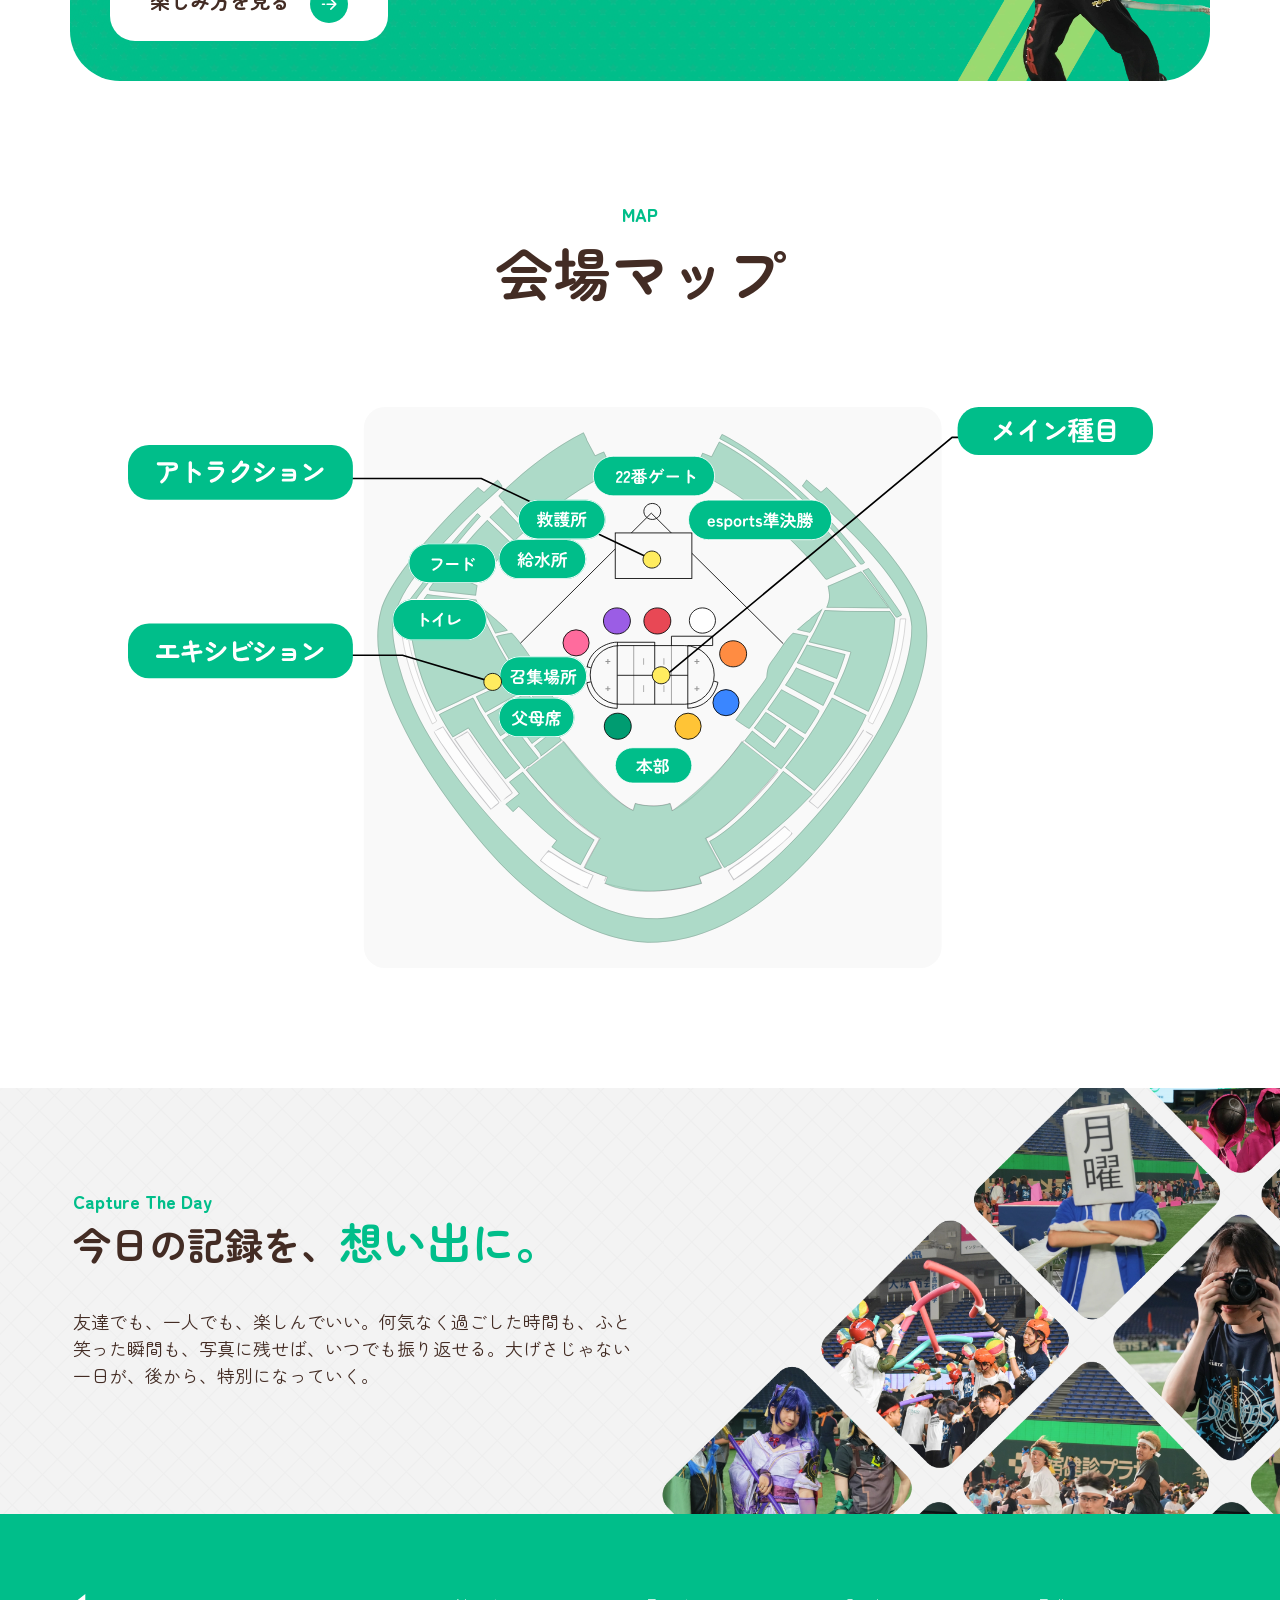
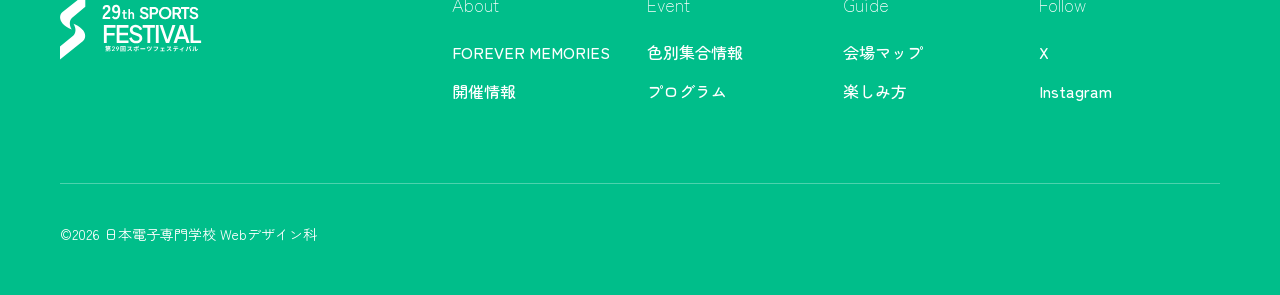
==== commit 70df3800: "accordion fix and details fix" ====
--- a/index.html
+++ b/index.html
@@ -8,6 +8,7 @@
     <meta property="og:description" content="第29回スポーツフェスティバル2026の公式サイト">
     <meta property="og:url" content="https://event.jec.ac.jp/spofes/">
     <meta property="og:type" content="website">
+    <meta name="color-scheme" content="light only">
     <title>第29回 スポーツフェスティバル 2026 | 日本電子専門学校</title>
     <link rel="icon" type="image/png" href="./assets/images/icons/favIcon.svg">
     <link rel="stylesheet" href="https://cdn.jsdelivr.net/npm/bootstrap@5.3.8/dist/css/bootstrap.min.css">
@@ -129,7 +130,7 @@
     <main>
         <!-- pre-loader start -->
         <div class="loader">
-            <img src="../assets/images/icons/Sequence 01.gif" alt="読み込み中" class="loader__gif">
+            <img src="./assets/images/icons/loader.gif" alt="読み込み中" class="loader__gif">
         </div>
         <!-- pre-loader end -->
         <div class="content">
@@ -218,7 +219,7 @@
                             <div class="guide__main-num" id="guideMainNum">01</div>
                         </div>
                         <h3 class="guide__main-title" id="guideMainTitle">朝、どのくらい余裕をもって着けばいい?</h3>
-                        <p class="guide__main-body mb-0" id="guideMainBody">集合時間の 5〜15分前を目安に到着するのがおすすめ。22番ゲートはセキュリティチェックと手荷物チェックがあるので、早めに到着するように心がけよう。</p>
+                        <p class="guide__main-body mb-0" id="guideMainBody">集合時間の <span class="fun-highlight">5〜15分前 </span> を目安に到着するのがおすすめ。<span class="fun-highlight">22番ゲート</span> はセキュリティチェックと手荷物チェックがあるので、早めに到着するように心がけよう。</p>
                     </div>
                     <div class="col-lg-4 col-md-6 d-none d-lg-block">
                         <div class="row guide__sub-content-wrapper">
@@ -310,7 +311,7 @@
                                 </h3>
                                 <div id="guideAcc1" class="accordion-collapse collapse show" data-bs-parent="#guideAccordion">
                                     <div class="accordion-body">
-                                        <p class="mb-0">集合時間の 5〜15分前を目安に到着するのがおすすめ。22番ゲートはセキュリティチェックと手荷物チェックがあるので、早めに到着するように心がけよう。</p>
+                                        <p class="mb-0">集合時間の<span class="fun-highlight">5〜15分前 </span>を目安に到着するのがおすすめ。<span class="fun-highlight">22番ゲート</span> はセキュリティチェックと手荷物チェックがあるので、早めに到着するように心がけよう。</p>
                                     </div>
                                 </div>
                             </div>
@@ -326,7 +327,7 @@
                                 </h3>
                                 <div id="guideAcc2" class="accordion-collapse collapse" data-bs-parent="#guideAccordion">
                                     <div class="accordion-body">
-                                        <p class="mb-0">集合時間の 5〜15分前を目安に到着するのがおすすめ。22番ゲートはセキュリティチェックと手荷物チェックがあるので、早めに到着するように心がけよう。</p>
+                                        <p class="mb-0">時間に間に合わないと感じたときは、<span class="fun-highlight">まず担任の先生に連絡</span> しよう。東京ドームに到着したら、<span class="fun-highlight">22番ゲート</span> に向かえば大丈夫。 でも、スポーツフェスティバルを存分に楽しむには遅れずに到着することも重要。時間にはくれぐれも余裕をもって。</p>
                                     </div>
                                 </div>
                             </div>
@@ -342,7 +343,7 @@
                                 </h3>
                                 <div id="guideAcc3" class="accordion-collapse collapse" data-bs-parent="#guideAccordion">
                                     <div class="accordion-body">
-                                        <p class="mb-0">もちろん大丈夫。自分のクラス座席で過ごし続けても、自由に移動しても、どちらでも自分のペースで楽しめます。</p>
+                                        <p class="mb-0">もちろん大丈夫。自分のクラス座席で過ごし続けても、自由に移動しても、<span class="fun-highlight">どちらでも自分のペース  </span> で楽しめます。</p>
                                     </div>
                                 </div>
                             </div>
@@ -358,7 +359,7 @@
                                 </h3>
                                 <div id="guideAcc4" class="accordion-collapse collapse" data-bs-parent="#guideAccordion">
                                     <div class="accordion-body">
-                                        <p class="mb-0">飲食は養生シート上の指定エリアのみ可能です。昼食は事前に持参するのがおすすめ。当日は会場外への一時外出ができません。</p>
+                                        <p class="mb-0">持ち込んだ飲食物は養生シート上の指定エリアのみ可能です。昼食は事前に持参するのがおすすめ。当日は会場外への一時外出ができません。会場内に売店もありますが、<span class="fun-highlight">軽食1店舗のみ</span> で数に限りがあるため、自宅近辺で準備してくると安心です。</p>
                                     </div>
                                 </div>
                             </div>
@@ -374,7 +375,7 @@
                                 </h3>
                                 <div id="guideAcc5" class="accordion-collapse collapse" data-bs-parent="#guideAccordion">
                                     <div class="accordion-body">
-                                        <p class="mb-0">会場内に給水所が設置されています。自分のペットボトルや水筒を持ち込むこともOK(ビン・缶はNG)。心配なら、朝のうちに用意しておこう。</p>
+                                        <p class="mb-0">会場内に <span class="fun-highlight">給水所</span> が設置されています。自分のペットボトルや水筒を持ち込むこともOK <span class="fun-highlight">(ビン・缶はNG)</span> 。心配なら、朝のうちに用意しておこう。</p>
                                     </div>
                                 </div>
                             </div>
@@ -390,7 +391,7 @@
                                 </h3>
                                 <div id="guideAcc6" class="accordion-collapse collapse" data-bs-parent="#guideAccordion">
                                     <div class="accordion-body">
-                                        <p class="mb-0">ぜんぜん、ありです。応援を全力でする人もいれば、静かにスタンドから見ている人もいる。どちらも、その人なりのスポフェスの楽しみ方です。</p>
+                                        <p class="mb-0"> <span class="fun-highlight">ぜんぜん、ありです</span>。応援を全力でする人もいれば、静かにスタンドから見ている人もいる。どちらも、<span class="fun-highlight">その人なりのスポフェスの楽しみ方</span> です。</p>
                                     </div>
                                 </div>
                             </div>
@@ -400,13 +401,13 @@
                                         <img src="./assets/images/venues/tokyo-dome-quiz.webp" alt="">
                                         <div class="accordion-button-text">
                                             <div class="accordion-button-text-top"><span class="guide__sub-num">07</span><span class="accordion-custom-icon"></span></div>
-                                            <p class="guide__sub-title mb-0">動かなくても楽しめる種目はある</p>
+                                            <p class="guide__sub-title mb-0">動かなくても楽しめる種目はある?</p>
                                         </div>
                                     </button>
                                 </h3>
                                 <div id="guideAcc7" class="accordion-collapse collapse" data-bs-parent="#guideAccordion">
                                     <div class="accordion-body">
-                                        <p class="mb-0">電子学園ウルトラクイズ、応援団長は君だ!、謎解きなど、運動量を気にせず参加できる種目が用意されています。</p>
+                                        <p class="mb-0">あります。<span class="fun-highlight">電子学園ウルトラクイズ、応援団長は君だ!、謎解き</span> など、運動量を気にせず参加できる種目が用意されています。</p>
                                     </div>
                                 </div>
                             </div>
@@ -422,7 +423,7 @@
                                 </h3>
                                 <div id="guideAcc8" class="accordion-collapse collapse" data-bs-parent="#guideAccordion">
                                     <div class="accordion-body">
-                                        <p class="mb-0">あります。フィールドエリアや運営スタッフ専用通路には立ち入り禁止です。案内スタッフの指示に従って行動しよう。</p>
+                                        <p class="mb-0">立ち入っていい場所は、22番ゲートから1塁側1階内野席スタンドとその周辺、トイレ、グランドのみです。標識や警備の先生の指示には必ず従おう。<span class="fun-highlight">アクセサリーやスパイクシューズは禁止 、貴重品は各自管理</span>。何かあれば「本部」まで声をかけてください。</p>
                                     </div>
                                 </div>
                             </div>
--- a/assets/css/index.css
+++ b/assets/css/index.css
@@ -6,6 +6,7 @@
     --light--background: #F3F3F3;
     --font-color: #432C24;
     --color-bg: #ffffff;
+    color-scheme: only light;
     --font-zen: 'Zen Dots', sans-serif;
     --font-maru: 'Zen Maru Gothic', sans-serif;
     --font-fra: 'Fraunces', serif;
@@ -433,7 +434,7 @@
 #theme{
     padding: 120px 0px; 
 }
-#theme .theme__inner {
+#theme .theme__inner{
     text-align: center;
 }
 #theme .theme__inner .theme__title {
@@ -450,14 +451,14 @@
 }
 #theme .theme__body {
     padding:0px 70px;
-    color:var(--font-color) ;
+    color:var(--font-color);
     margin-top: 60px;
     line-height: 55px;
     font-size: var(--font-size24);
     letter-spacing: 0.48px;
     font-family: var(--font-maru);
     font-weight: 400;
-    text-align: center;
+    text-align: center;  
 }
 #theme .theme__body strong {
     font-weight: bold;
@@ -637,6 +638,12 @@
     font-weight: 400;
     line-height: 35px;
     font-size: var(--font-size18);
+}
+.fun-highlight {
+    font-size: var(--font-size21);
+    font-weight: 600;
+    font-style: italic;
+    color: var(--color-primary);
 }
 #guideMainContent.fading .guide__content-image-wrap img,
 #guideMainContent.fading .guide__main-title,
@@ -858,6 +865,10 @@
 }
 .team__to-map-link:hover {
     color: var(--color-primary);
+}
+.team__to-map-link:hover .team__to-map-icon{
+    transform:  rotate(-45deg);
+    transition: 0.6s ease;
 }
 .team__to-map-icon:hover {
     transform:  rotate(-45deg);
@@ -1059,6 +1070,7 @@
     color: var(--color-bg);
     opacity: 0.9;
 }
+
 #fun .fun__btn {
     display: inline-block;
     margin-top: 30px;
@@ -1258,7 +1270,6 @@
     font-weight: 400;
     cursor: pointer;
     margin-top: 30px;
-   
 }
 
 /* FOOTER */
@@ -1383,14 +1394,14 @@
     }
     /* MV MOBILE START*/
     .mv-container {
-        height: 90vh;
-        padding-bottom:180px;
+        height: 80vh;
+        padding-bottom:20rem;
     }
     .mv-bottom-text br{
         display: none;
     }
     .mv {  
-        height: 70vh;
+        height: 63vh;
     }
     .mv-logo {
         display: none;
@@ -1398,8 +1409,8 @@
     .mv-logo-sp {
         display: block;
         position: absolute;
-        top: 20px;
-        background: url(/assets/images/icons/Mathematics.svg) var(--color-bg);
+        top: 13px;
+        background: url(../images/icons/Mathematics.svg) var(--color-bg);
         padding: 15px 25px;
         border-radius: 0 20px 20px 0;
     }
@@ -1443,7 +1454,7 @@
     /* MARQUEE MOBILE */
 
     .marquee {
-        margin-top: 140px;
+        margin-top: 170px;
         height: 100px;
     }
     .marquee__item {
@@ -1463,7 +1474,7 @@
         font-size: var(--font-size36);
     }
     #theme .theme__body{
-        padding: 0 10px;
+        padding: 0;
         font-size: var(--font-size20);
         line-height: 44px;
         letter-spacing: 0.20px;
@@ -1621,10 +1632,8 @@
         display: none;
     }
     #guide .guide__sub-content {
-        background-color:red;
         cursor: pointer;
         position: relative;
-        border: 5px solid red;
     }
     #guide .guide__sub-content.active {
         background: var(--color-bg);
@@ -1759,12 +1768,11 @@
     #program .program__header .program__title {
         font-size: var(--font-size36);
     }
-    #program .program__card-image{
-        width: auto;
-        height: 200px;
+    #program .program__card {
+        width: 100%;
     }
     #program .program__card-title {
-        font-size: var(--font-size24);
+        font-size: var(--font-size20);
         margin-top: 12px;
     }
     #program .program__card .program__card-text {
@@ -1915,6 +1923,7 @@
     }
     #spot .spot__header .spot__title {
         text-align: center;
+        transform: translateX(2%);
         font-size: var(--font-size38);
     }
     #spot .spot__header .spot__title .spot__question {
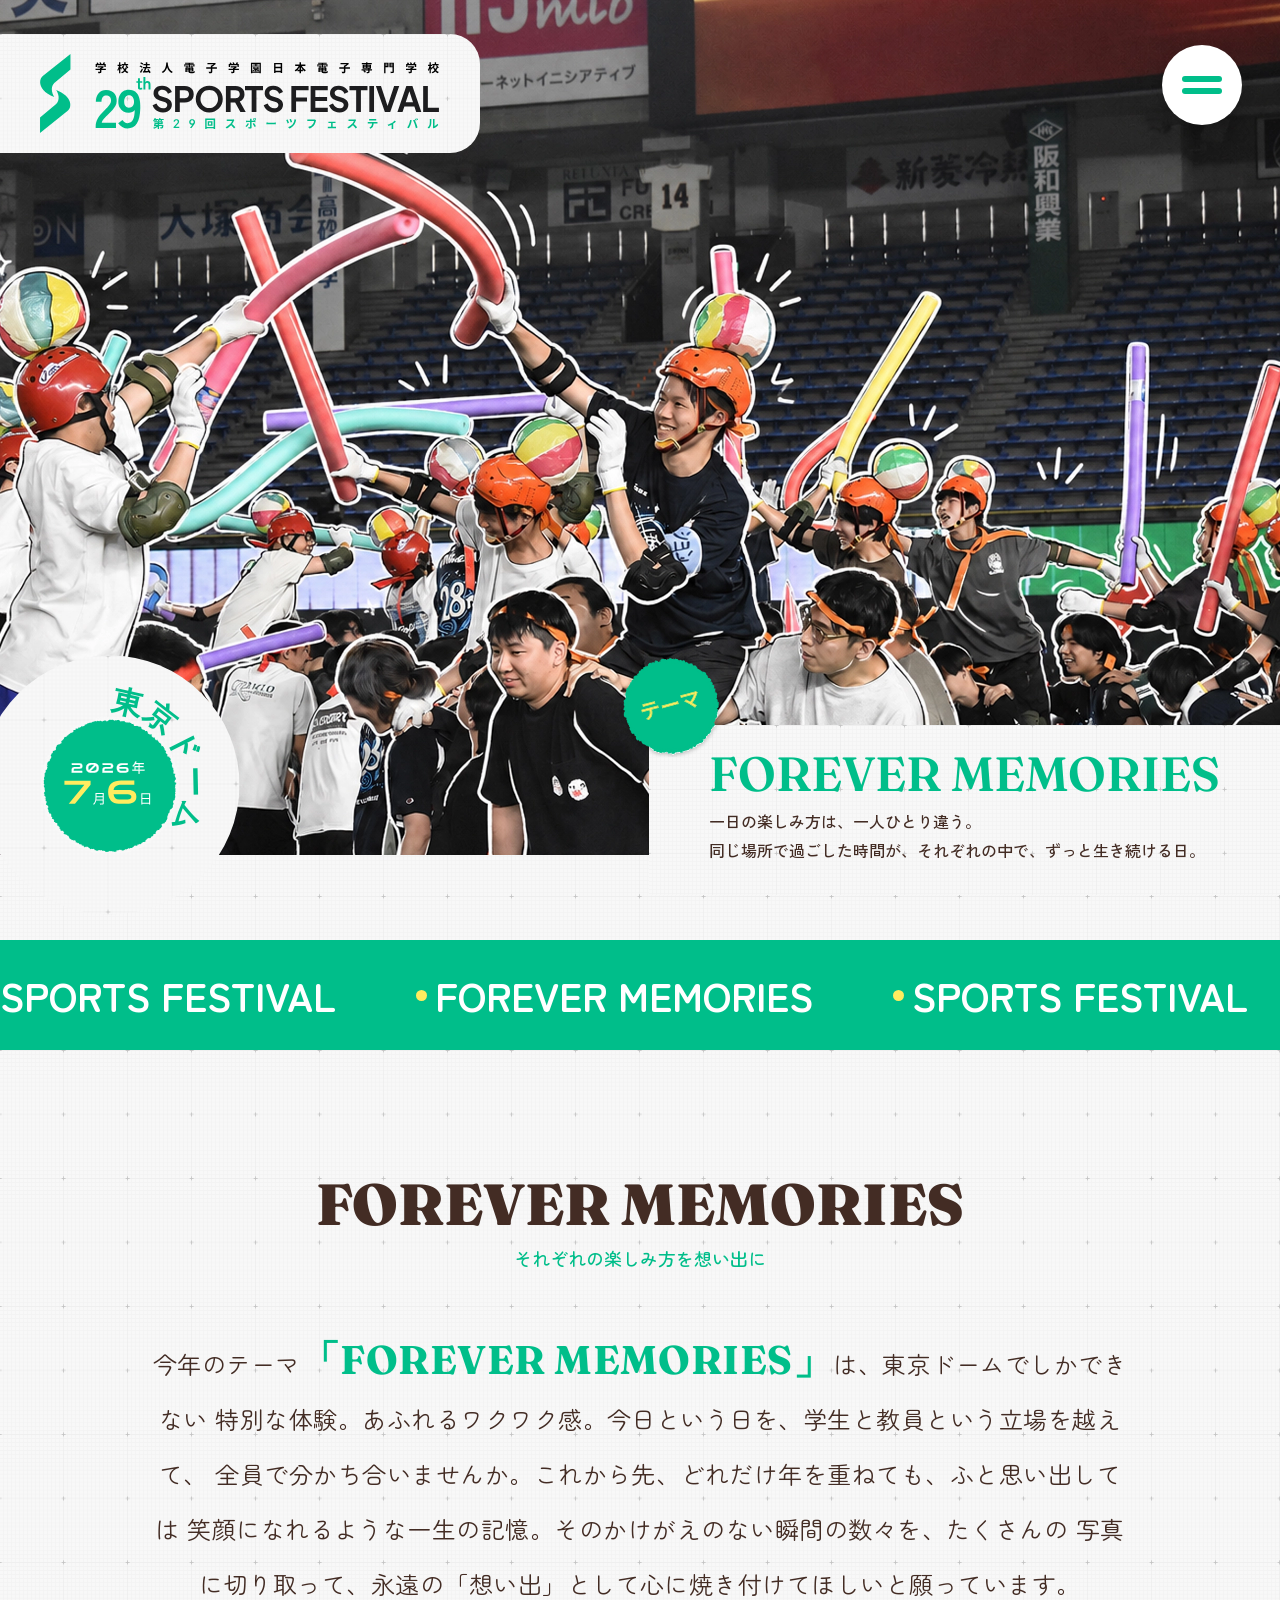
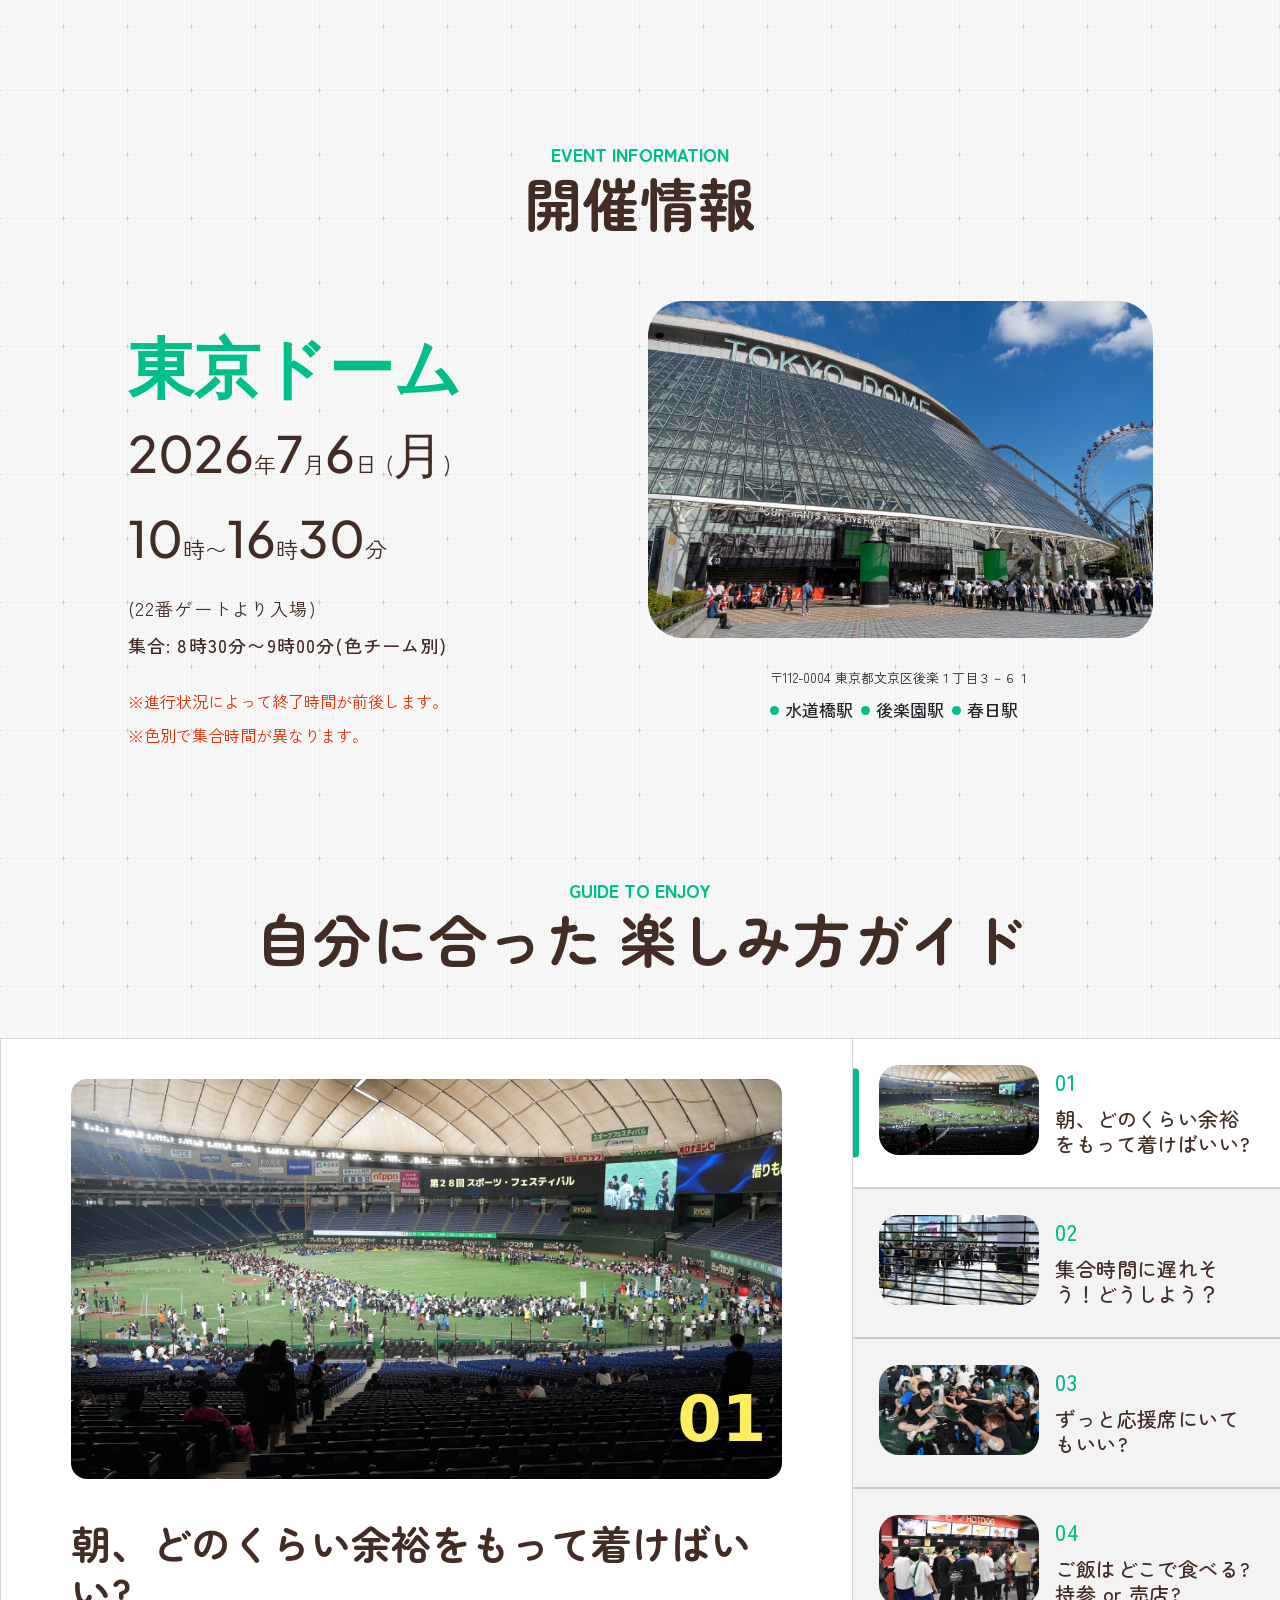
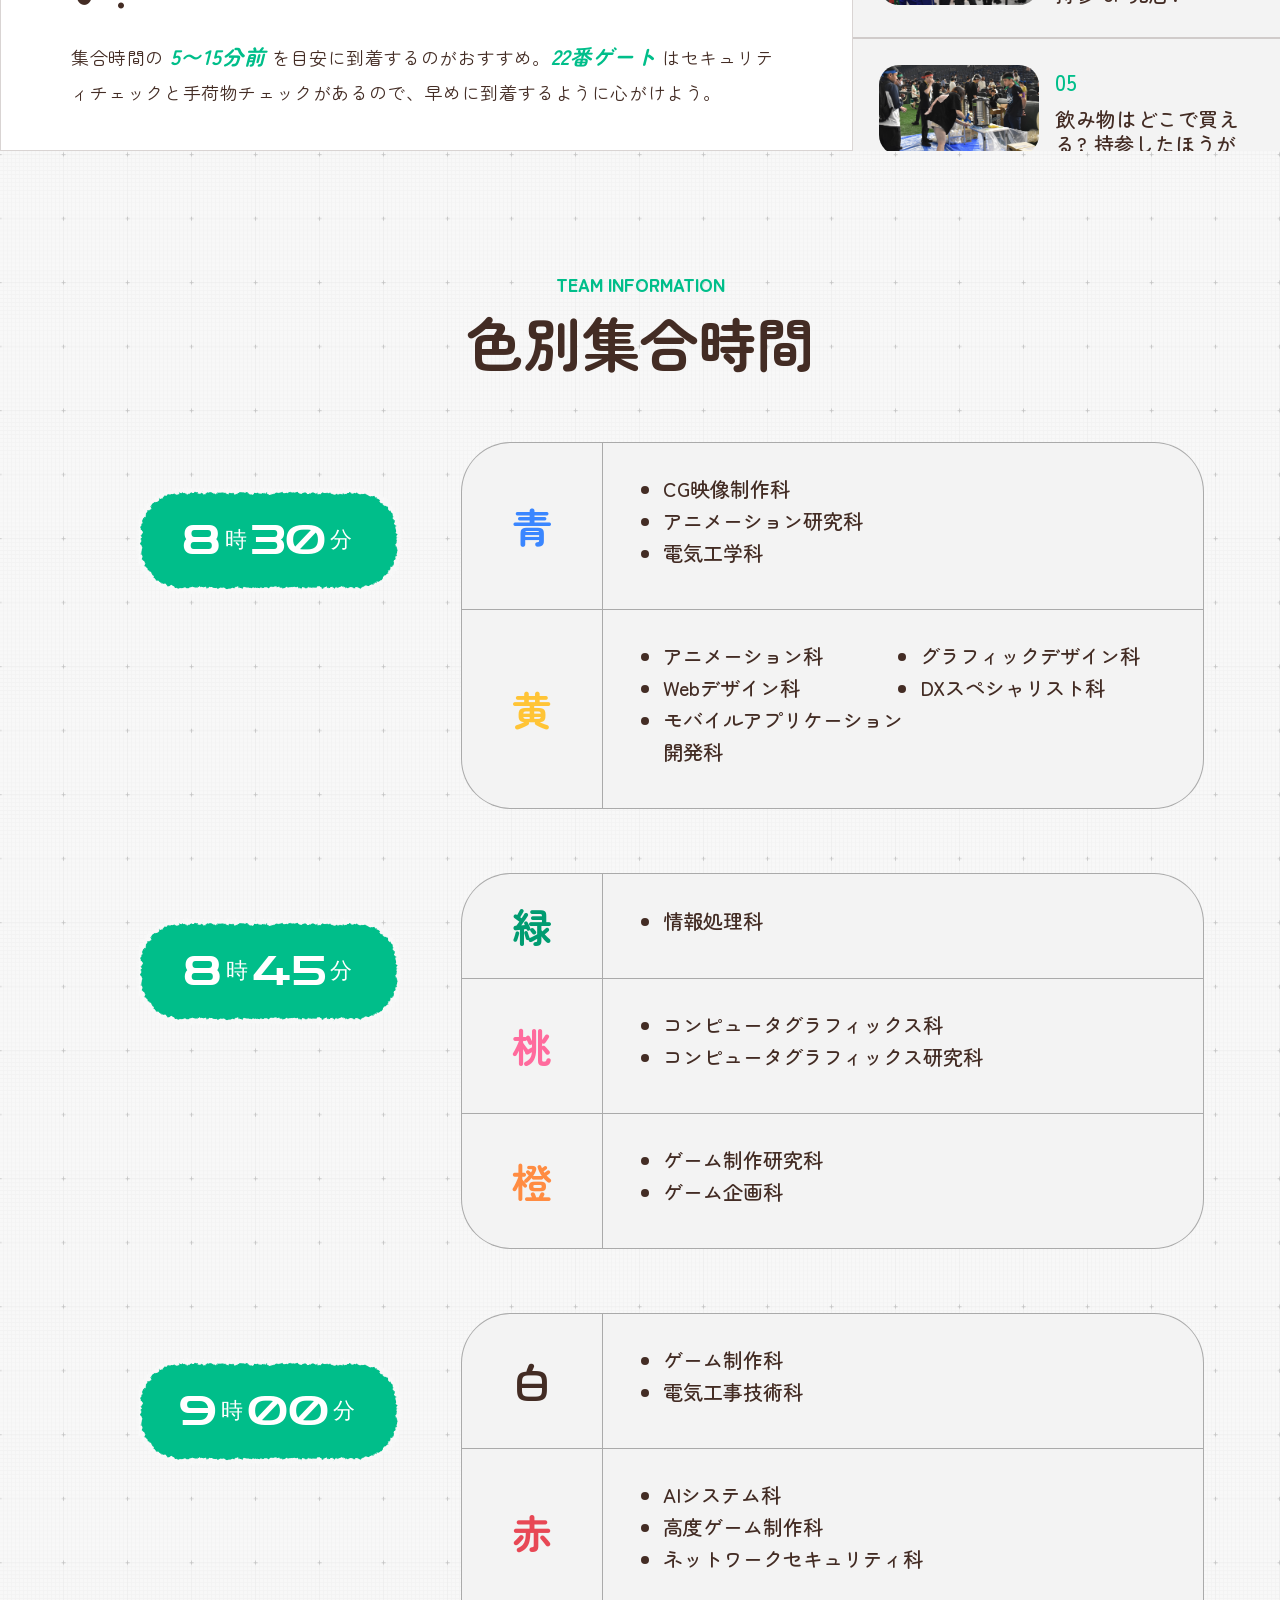
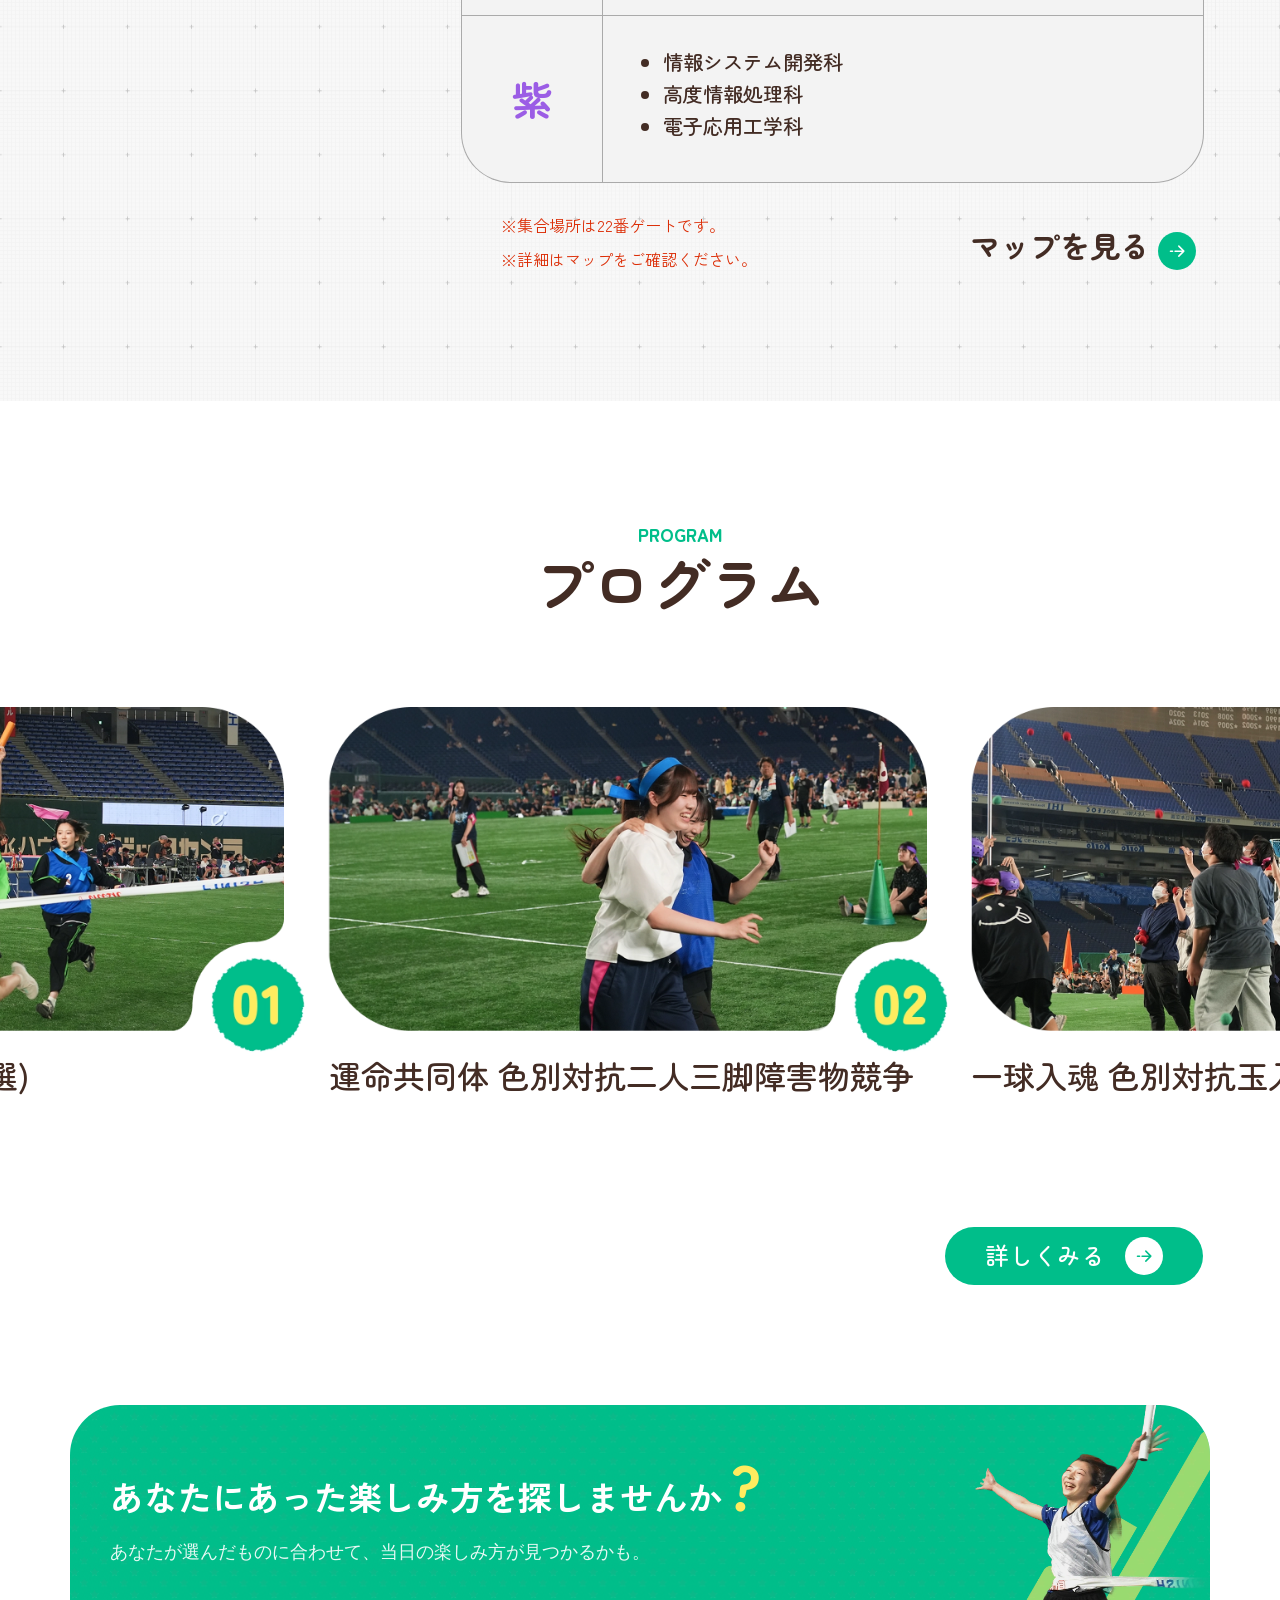
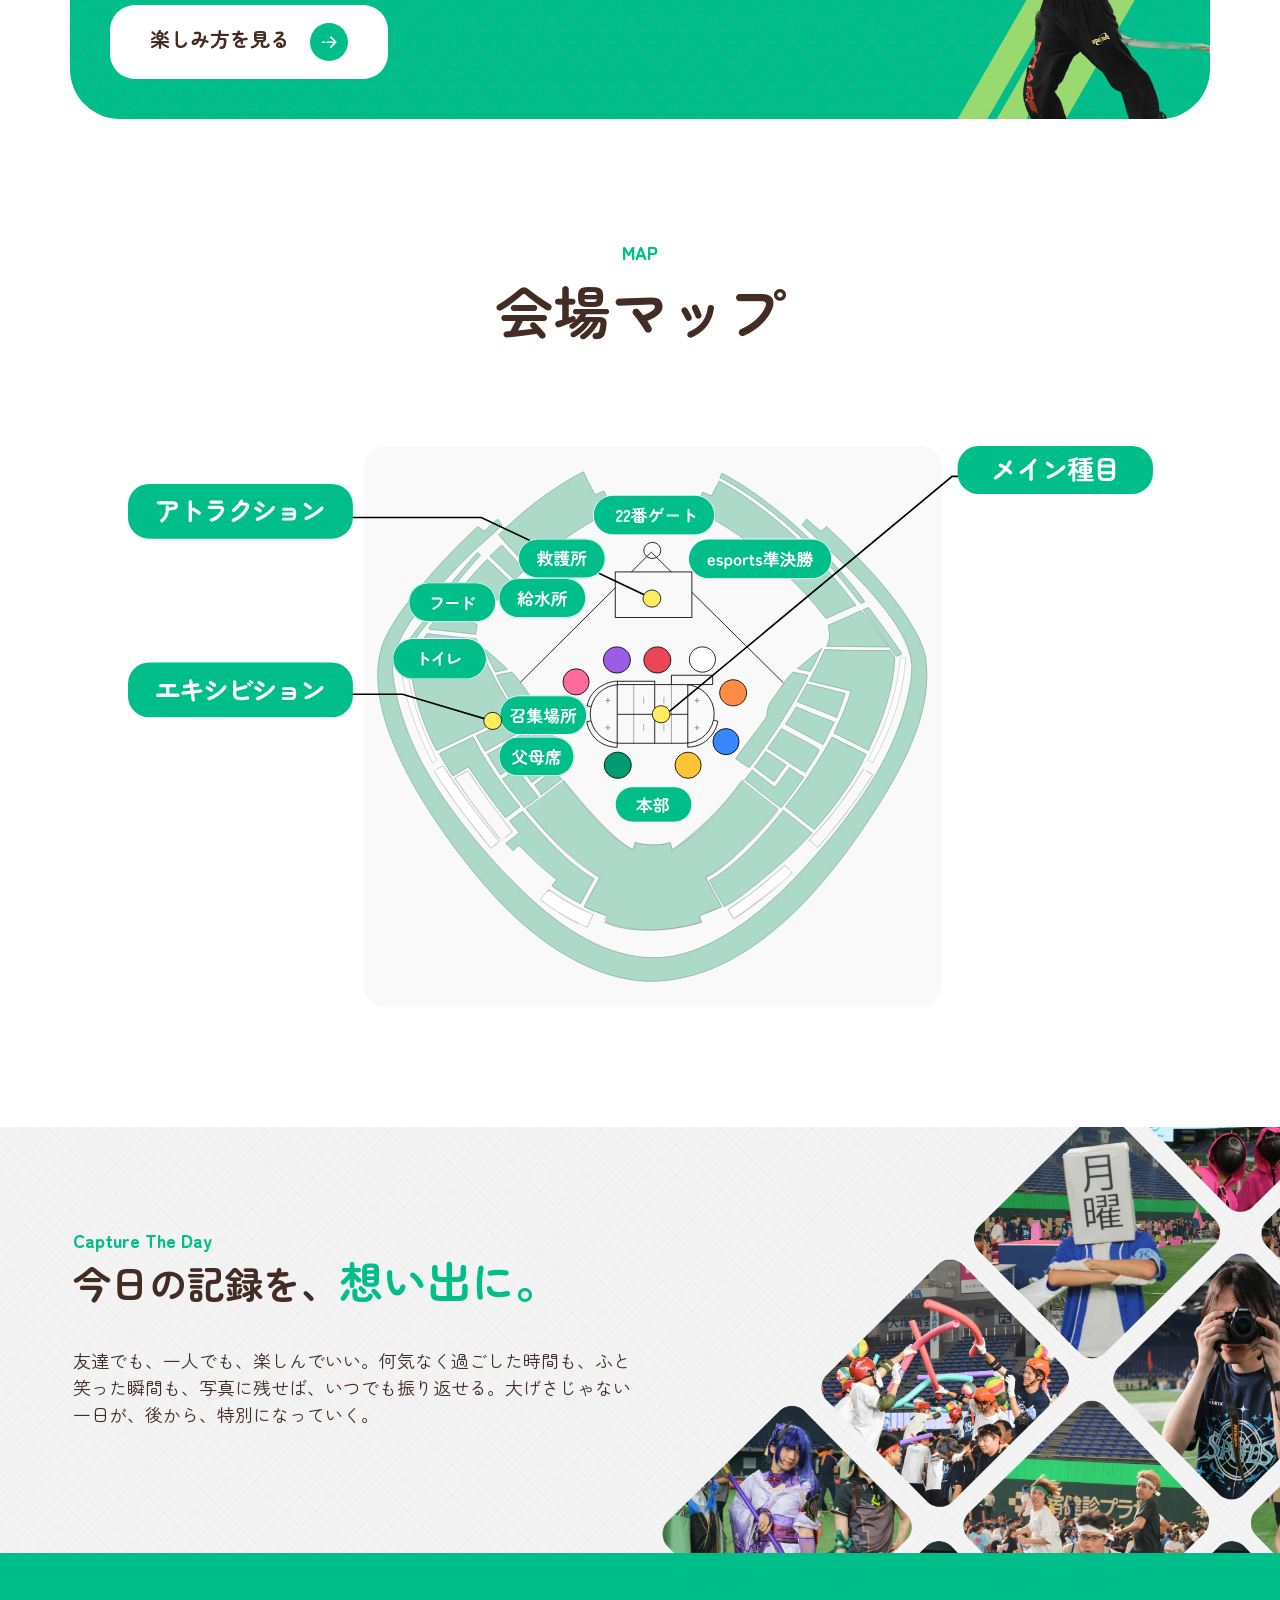
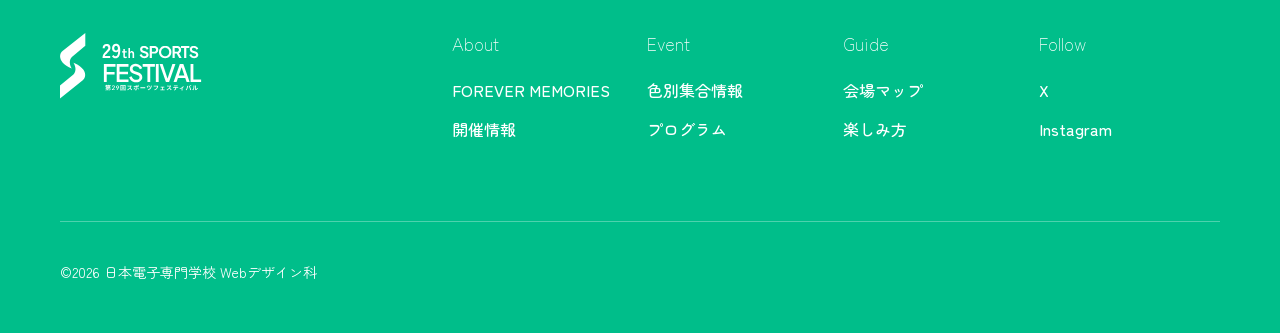
==== commit ed6e524f: "detail fix" ====
--- a/index.html
+++ b/index.html
@@ -598,7 +598,7 @@
                                 <div class="program__card-image-wrap">
                                     <img src="assets/images/competitions/unmei.webp" alt="運命共同体:二人三脚障害物競争" class="program__card-image">
                                 </div>
-                                <h2 class="program__card-title">運命共同体:二人三脚障害物競争</h2>
+                                <h2 class="program__card-title">運命共同体 色別対抗二人三脚障害物競争</h2>
                             </div>
                         </div>	     	     
                         <div class="swiper-slide">
@@ -606,7 +606,7 @@
                                 <div class="program__card-image-wrap">
                                     <img src="assets/images/competitions/tamai.webp" alt="一球入魂：色別対抗玉入れ" class="program__card-image">
                                 </div>
-                                <h2 class="program__card-title">一球入魂：色別対抗玉入れ</h2>
+                                <h2 class="program__card-title">一球入魂  色別対抗玉入れ</h2>
                             </div>
                         </div>	     	     
                         <div class="swiper-slide">
@@ -614,7 +614,7 @@
                                 <div class="program__card-image-wrap">
                                     <img src="assets/images/competitions/saba.webp" alt="サバイバルハント色別対抗" class="program__card-image">
                                 </div>
-                                <h2 class="program__card-title">サバイバルハント色別対抗</h2>
+                                <h2 class="program__card-title">サバイバルハント 色別対抗スティック鬼ごっこ</h2>
                             </div>
                         </div>	     	     
                         <div class="swiper-slide">
@@ -630,7 +630,7 @@
                                 <div class="program__card-image-wrap">
                                     <img src="assets/images/competitions/daruma.webp" alt="だるま神輿色別対抗だるま運びリレー" class="program__card-image">
                                 </div>
-                                <h2 class="program__card-title">だるま神輿色別対抗だるま運びリレー</h2>
+                                <h2 class="program__card-title">だるま神輿 色別対抗だるま運びリレー</h2>
                             </div>
                         </div>	     	          	     
                         <div class="swiper-slide">
@@ -646,7 +646,7 @@
                                 <div class="program__card-image-wrap">
                                     <img src="assets/images/competitions/oodama.webp" alt="玉げた色別対抗大玉運び" class="program__card-image">
                                 </div>
-                                <h2 class="program__card-title">玉げた色別対抗大玉運び</h2>
+                                <h2 class="program__card-title">玉げた 色別対抗大玉運び</h2>
                             </div>
                         </div>	     	     
                         <div class="swiper-slide">
@@ -654,7 +654,7 @@
                                 <div class="program__card-image-wrap">
                                     <img src="assets/images/competitions/kiba.webp" alt="THE 決戦! ! 色別対抗騎馬戦" class="program__card-image">
                                 </div>
-                                <h2 class="program__card-title">THE 決戦! ! 色別対抗騎馬戦</h2>
+                                <h2 class="program__card-title">THE 決戦！！　色別対抗騎馬戦</h2>
                             </div>
                         </div>	     	     
                         <div class="swiper-slide">
@@ -662,7 +662,7 @@
                                 <div class="program__card-image-wrap">
                                     <img src="assets/images/competitions/espo.webp" alt="Top of fighters Esports 決勝戦" class="program__card-image">
                                 </div>
-                                <h2 class="program__card-title">Top of fighters Esports 決勝戦</h2>
+                                <h2 class="program__card-title">Top of fighters esports 決勝戦</h2>
                             </div>
                         </div>	     	     
                         <div class="swiper-slide">
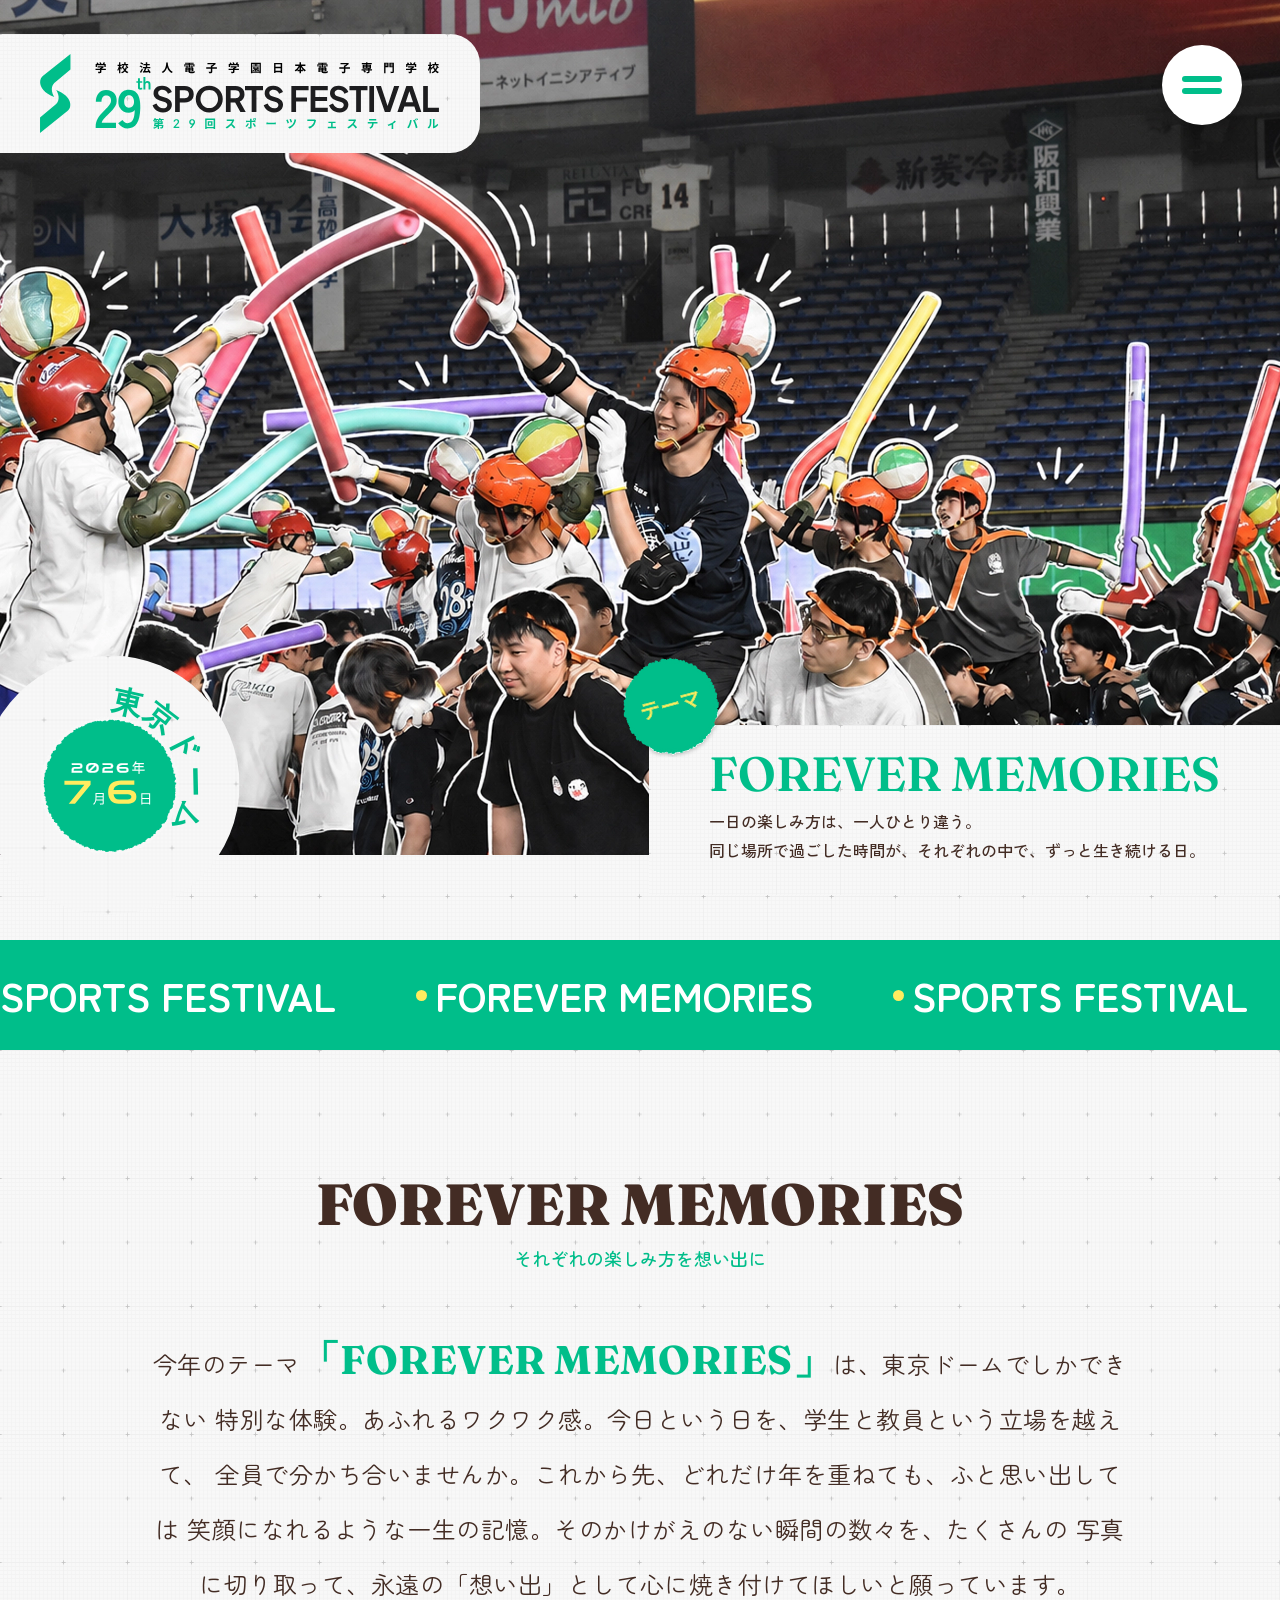
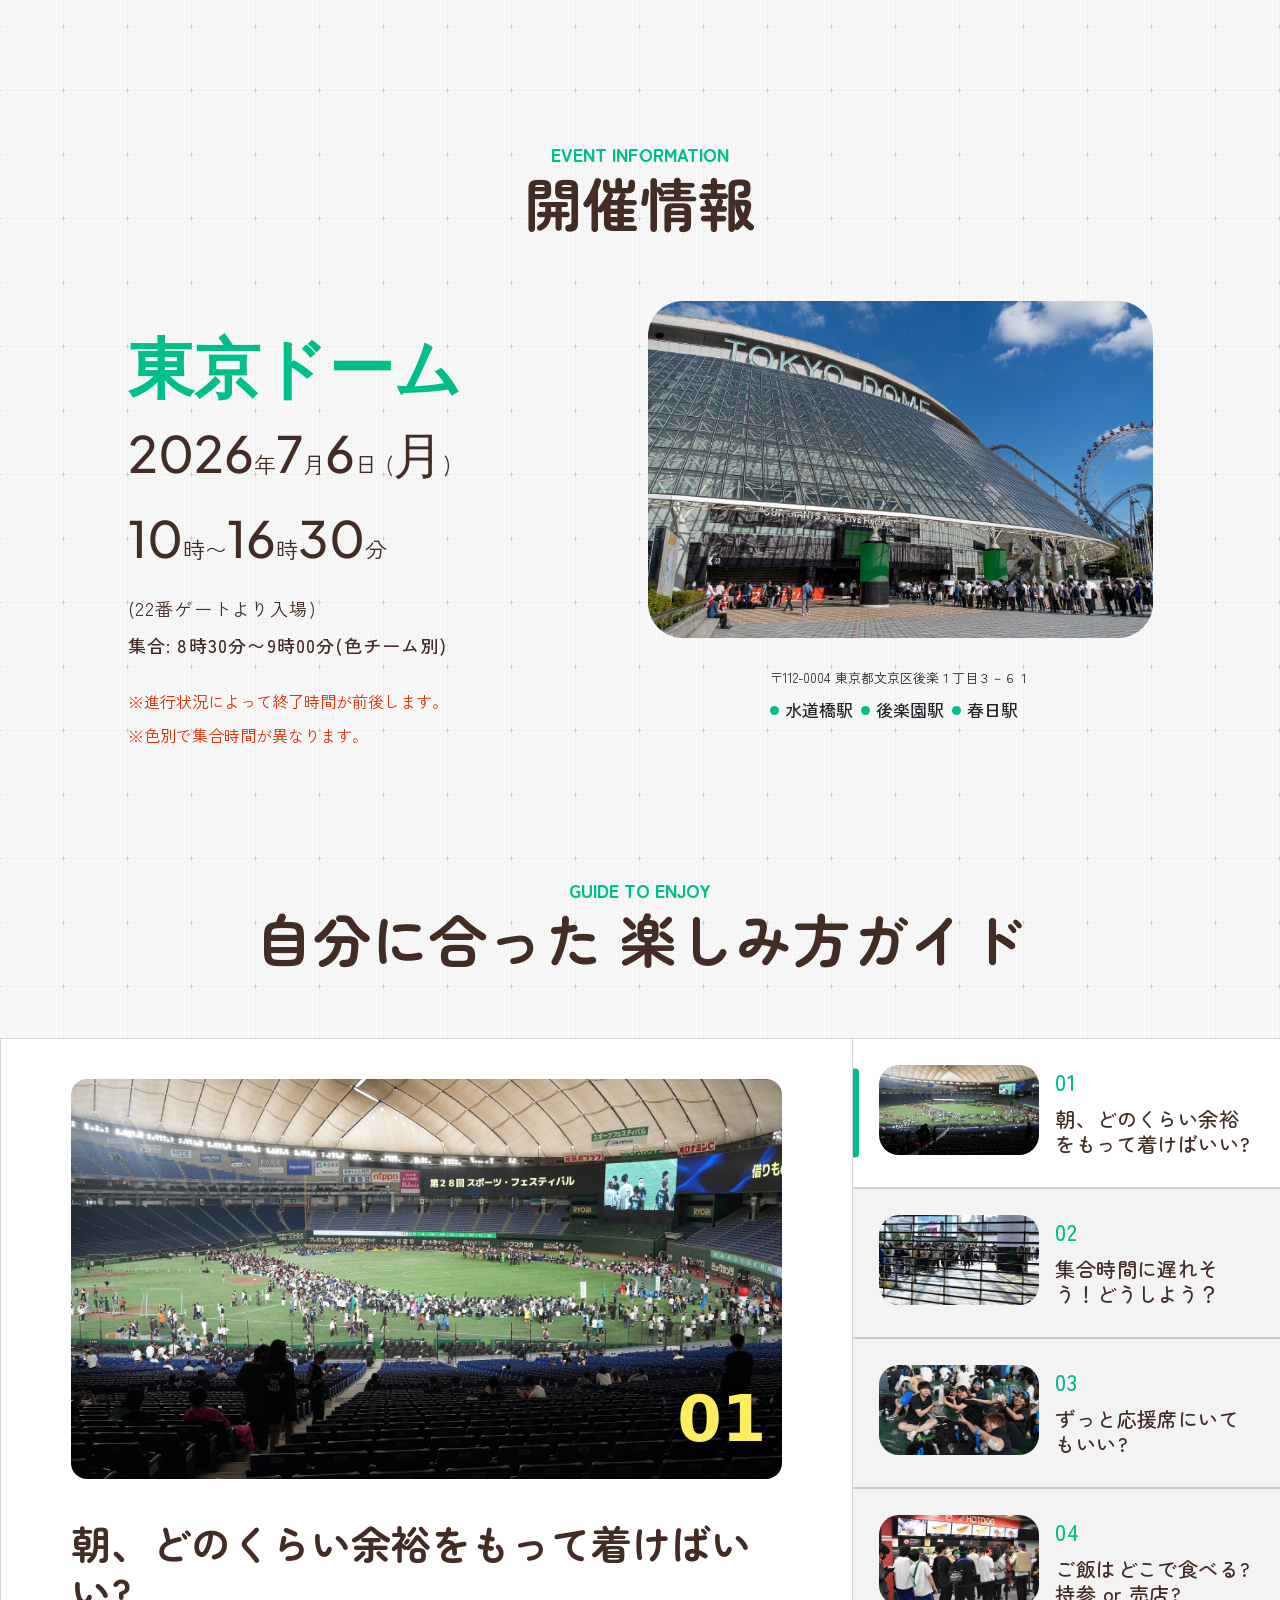
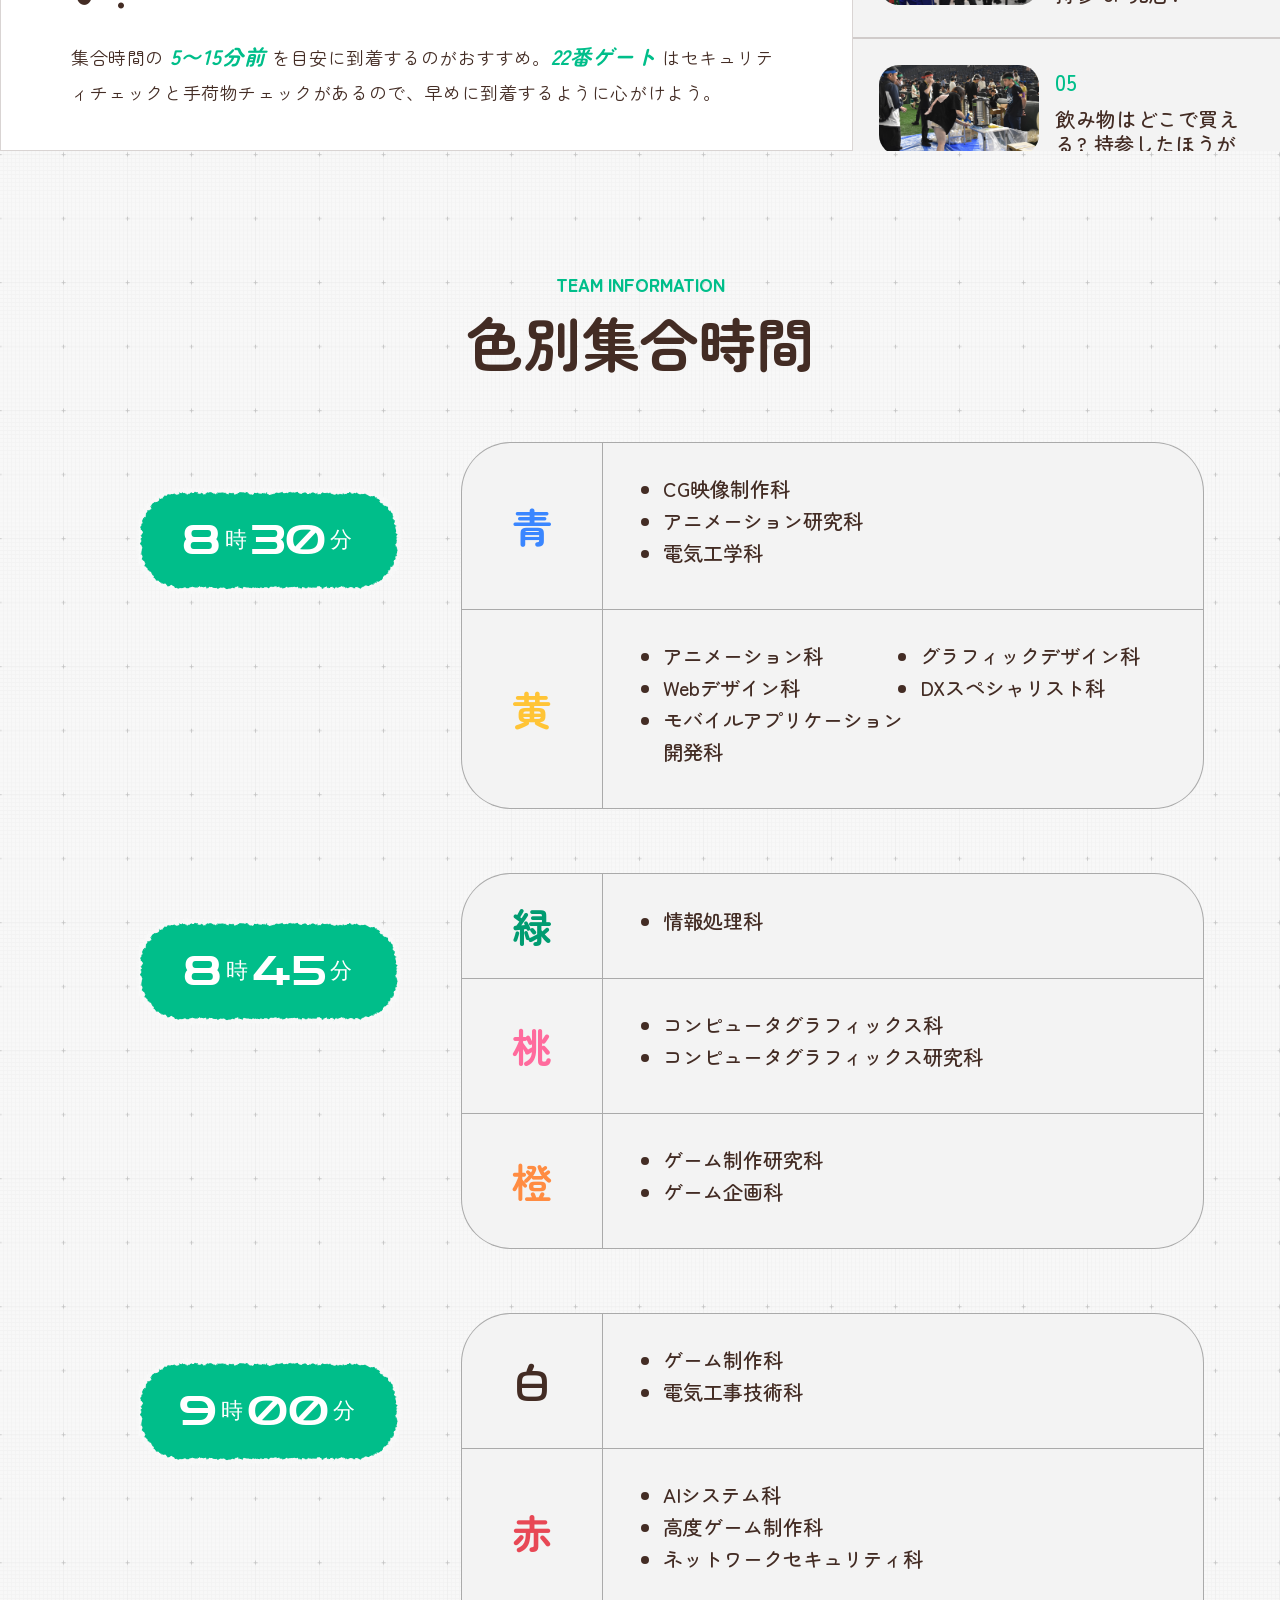
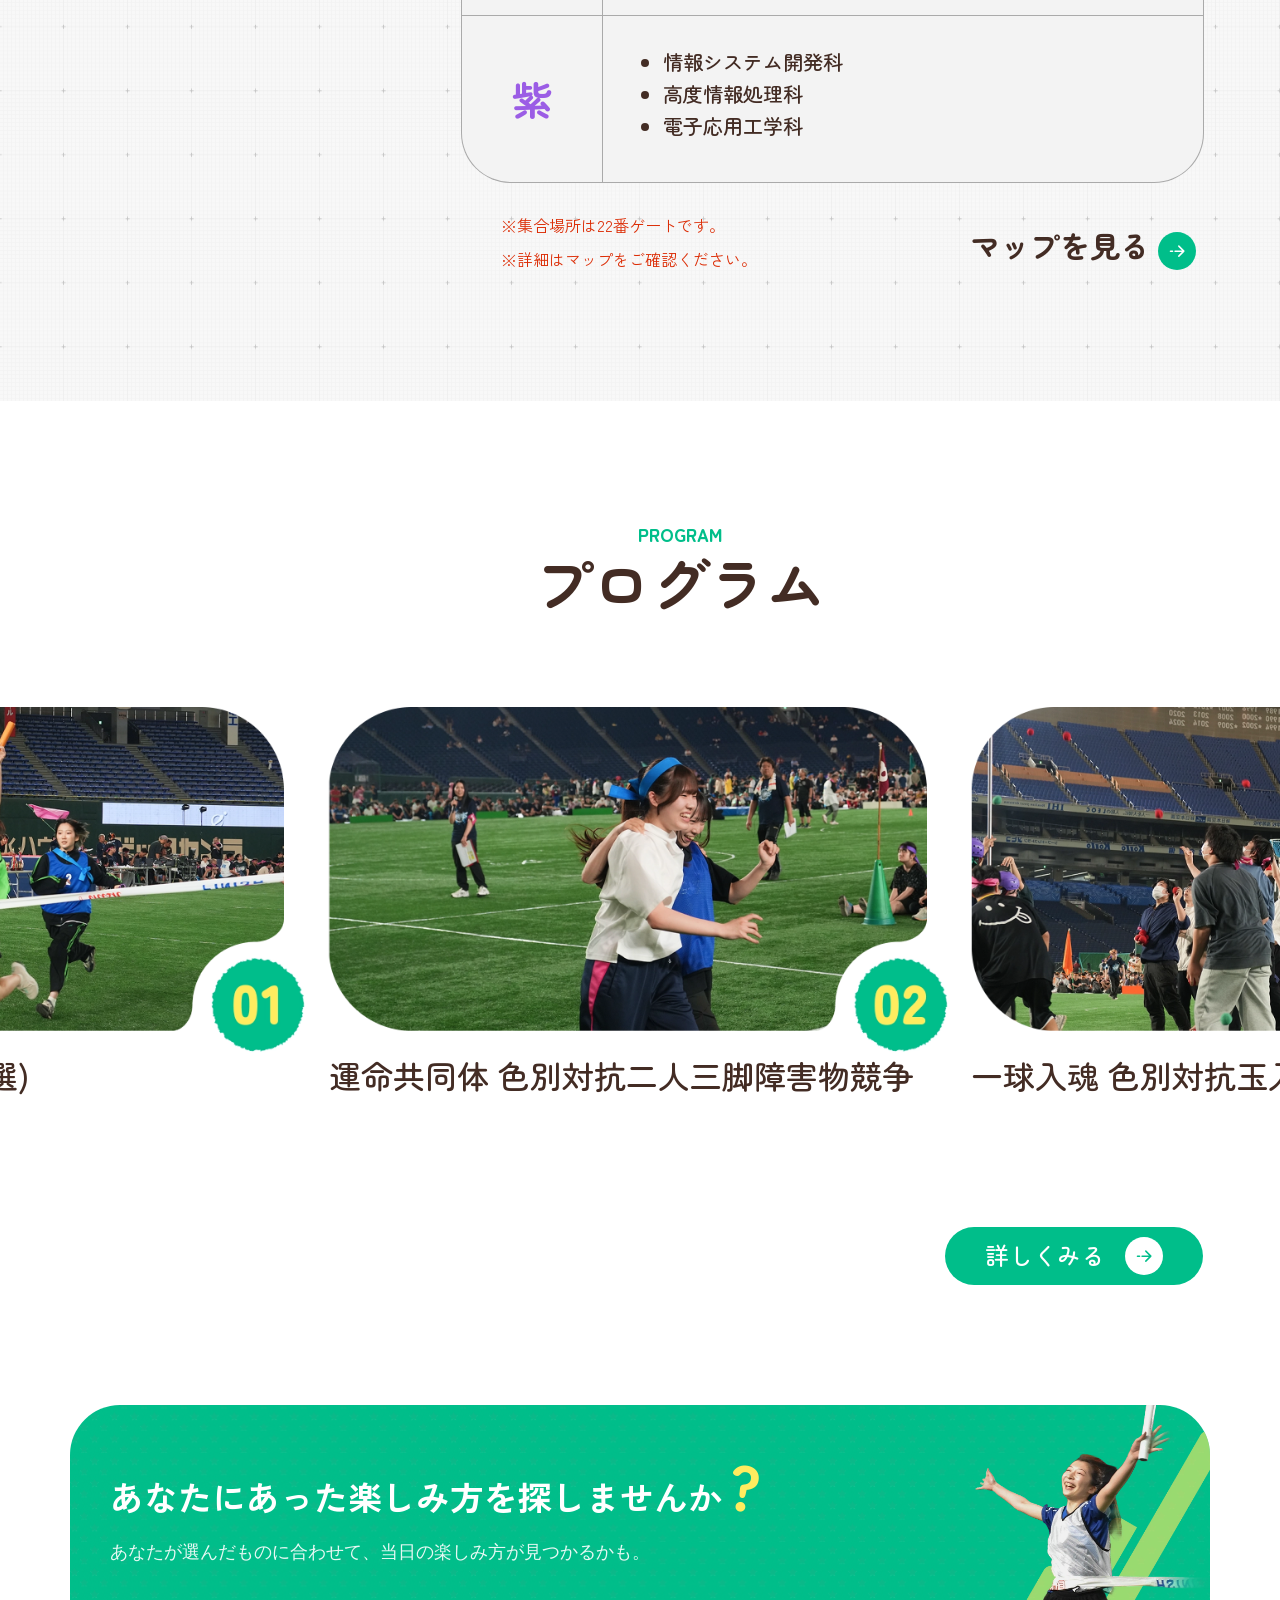
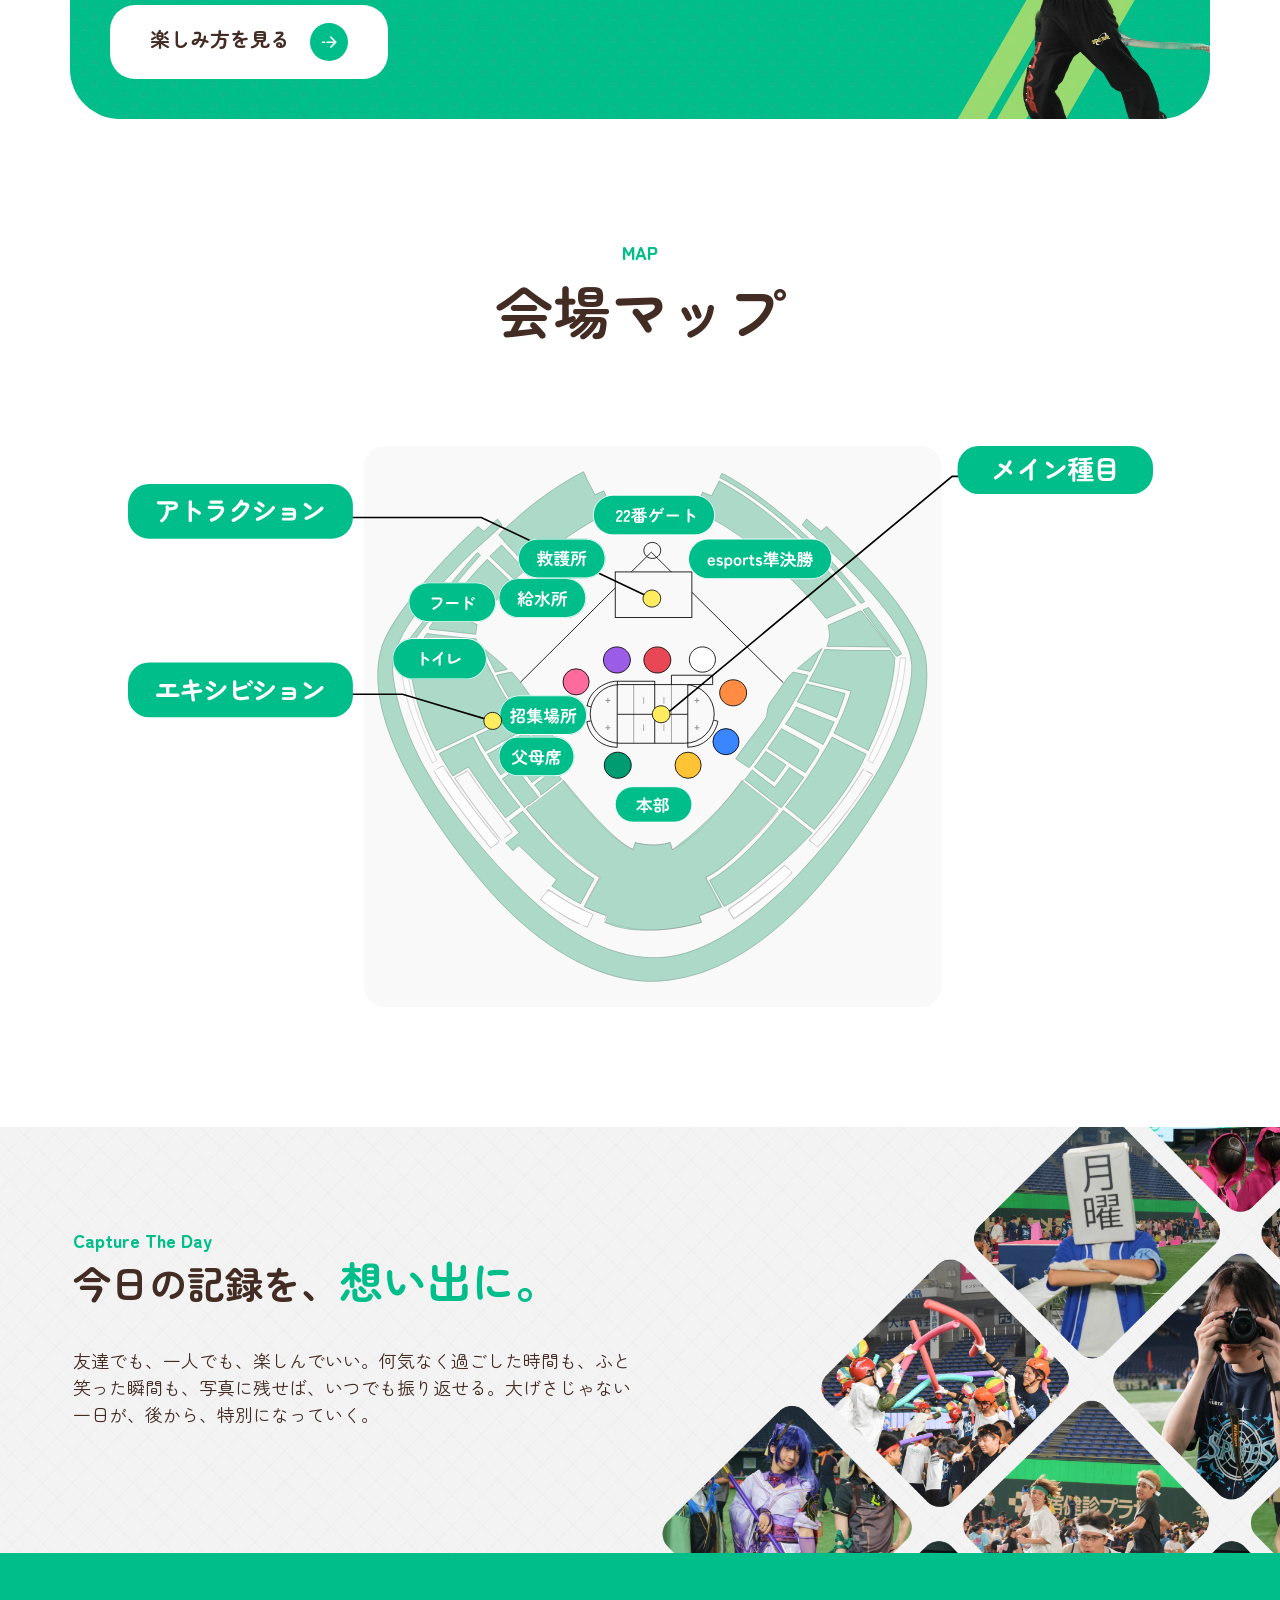
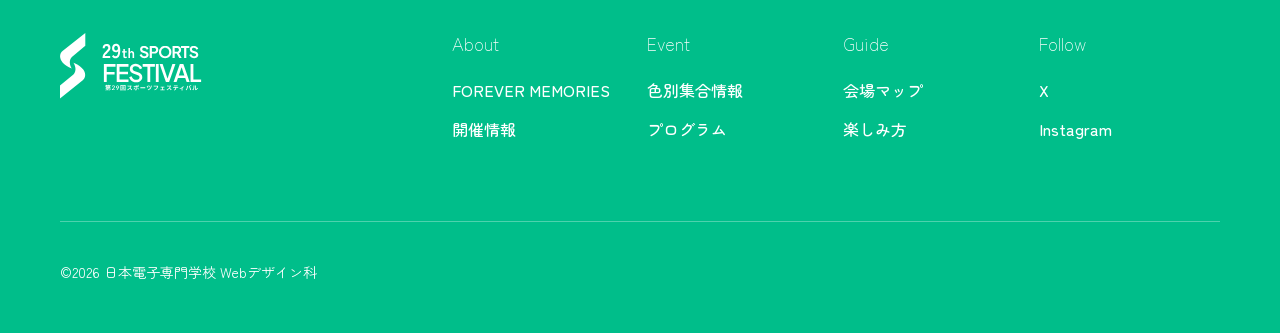
==== commit 709e417f: "map fix" ====
--- a/index.html
+++ b/index.html
@@ -654,7 +654,7 @@
                                 <div class="program__card-image-wrap">
                                     <img src="assets/images/competitions/kiba.webp" alt="THE 決戦! ! 色別対抗騎馬戦" class="program__card-image">
                                 </div>
-                                <h2 class="program__card-title">THE 決戦！！　色別対抗騎馬戦</h2>
+                                <h2 class="program__card-title">THE 決戦！！ 色別対抗騎馬戦</h2>
                             </div>
                         </div>	     	     
                         <div class="swiper-slide">
